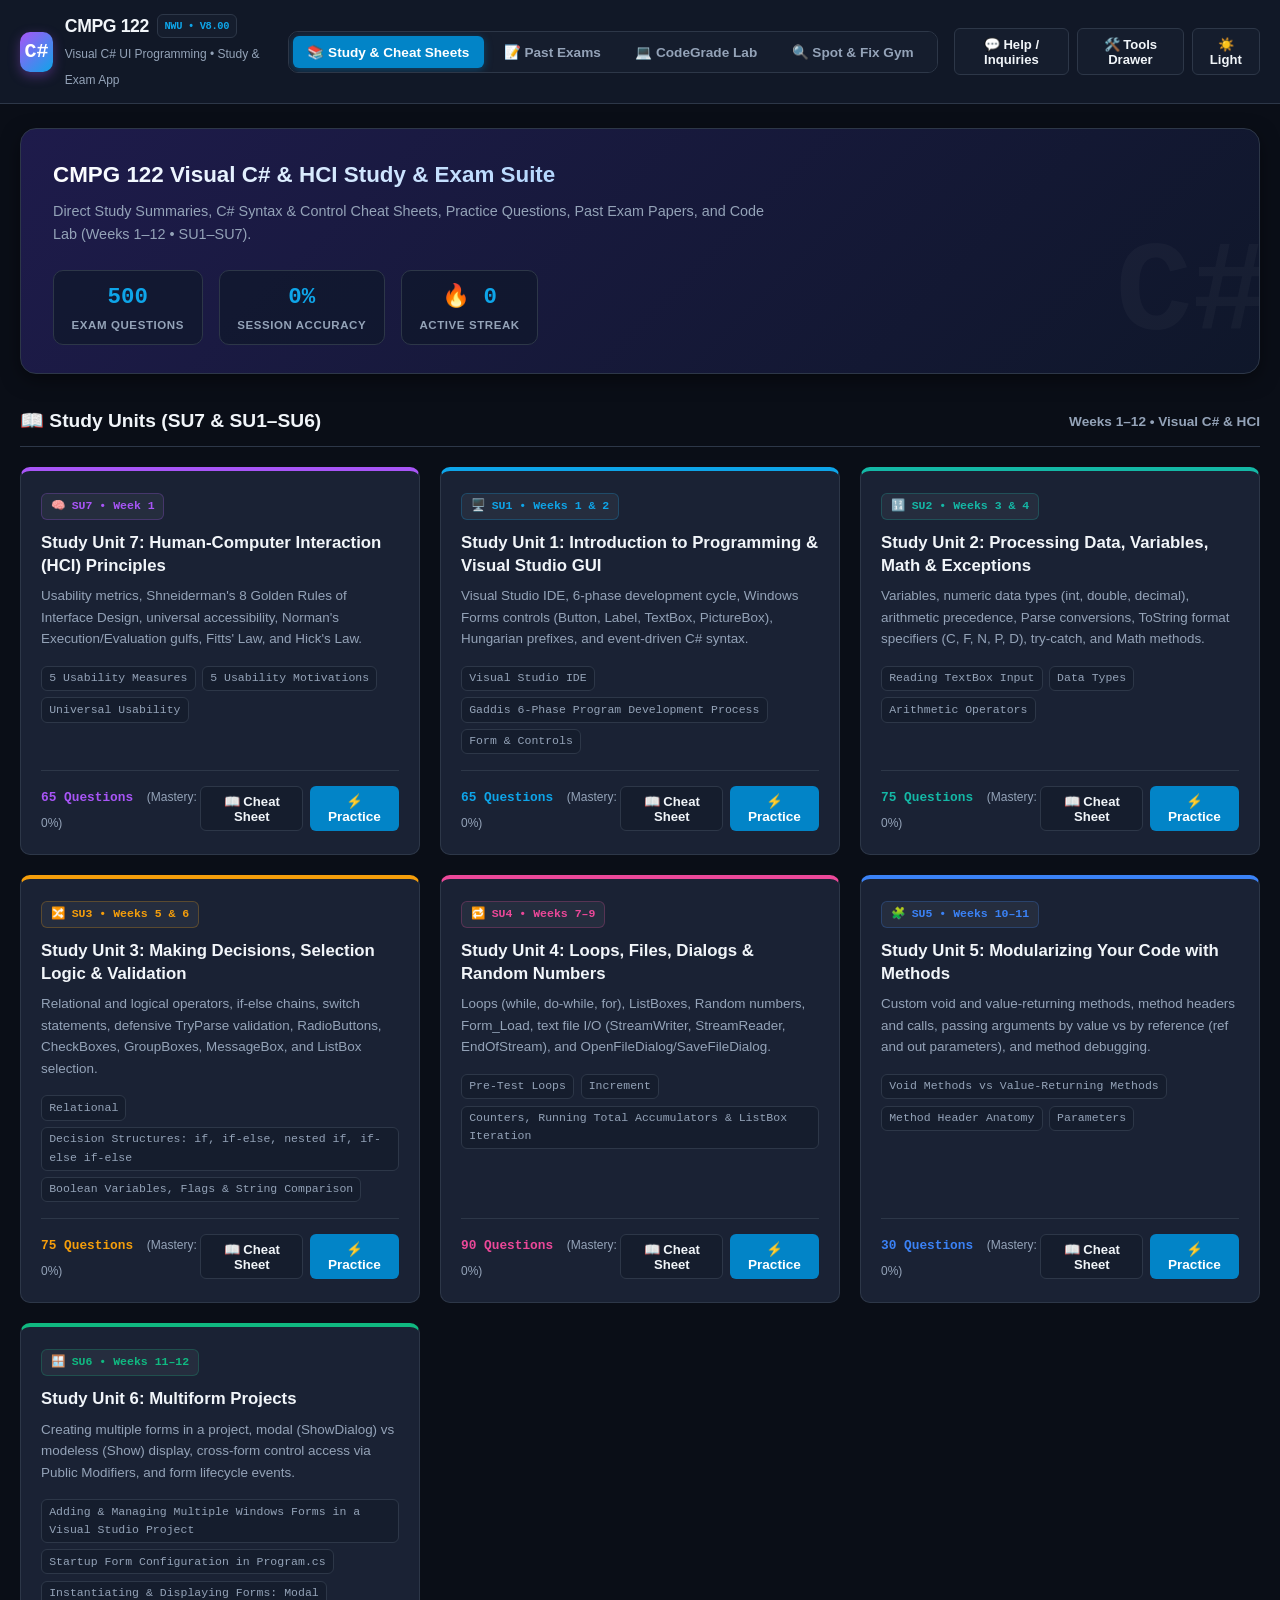
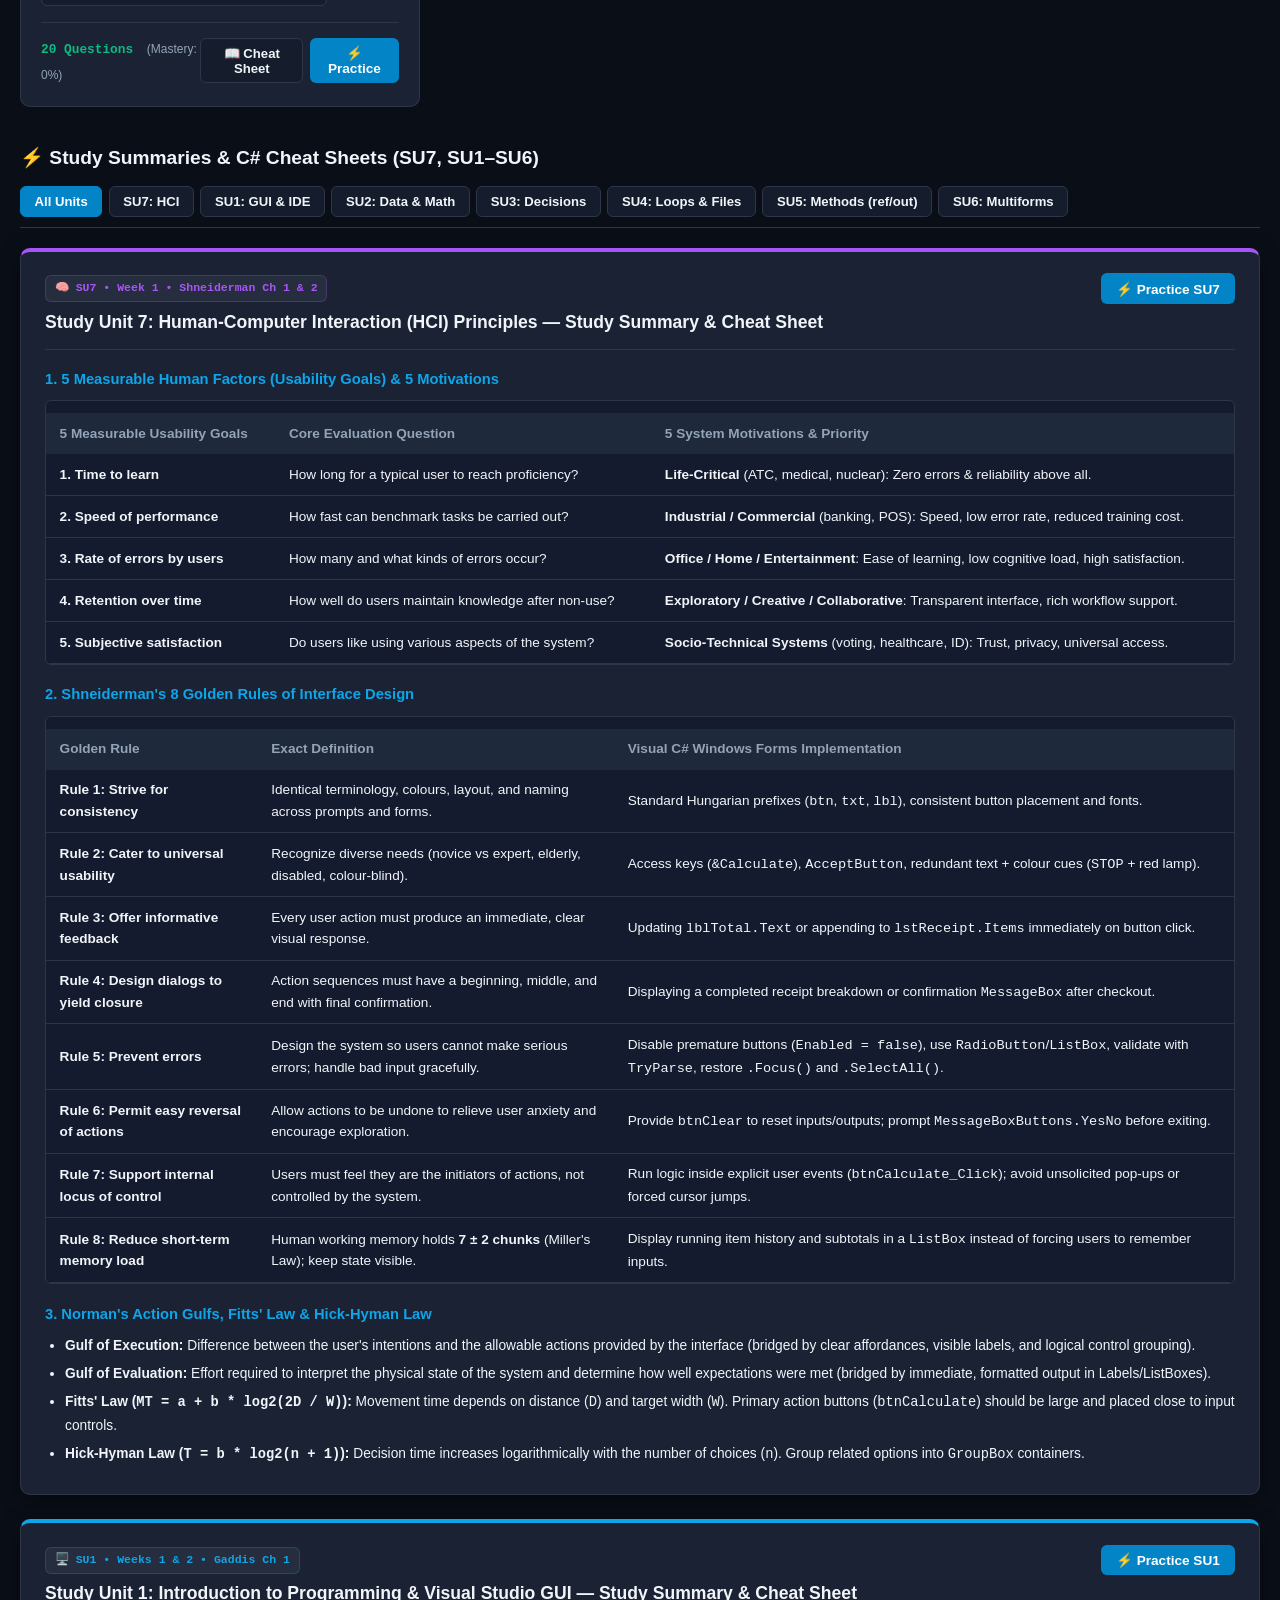
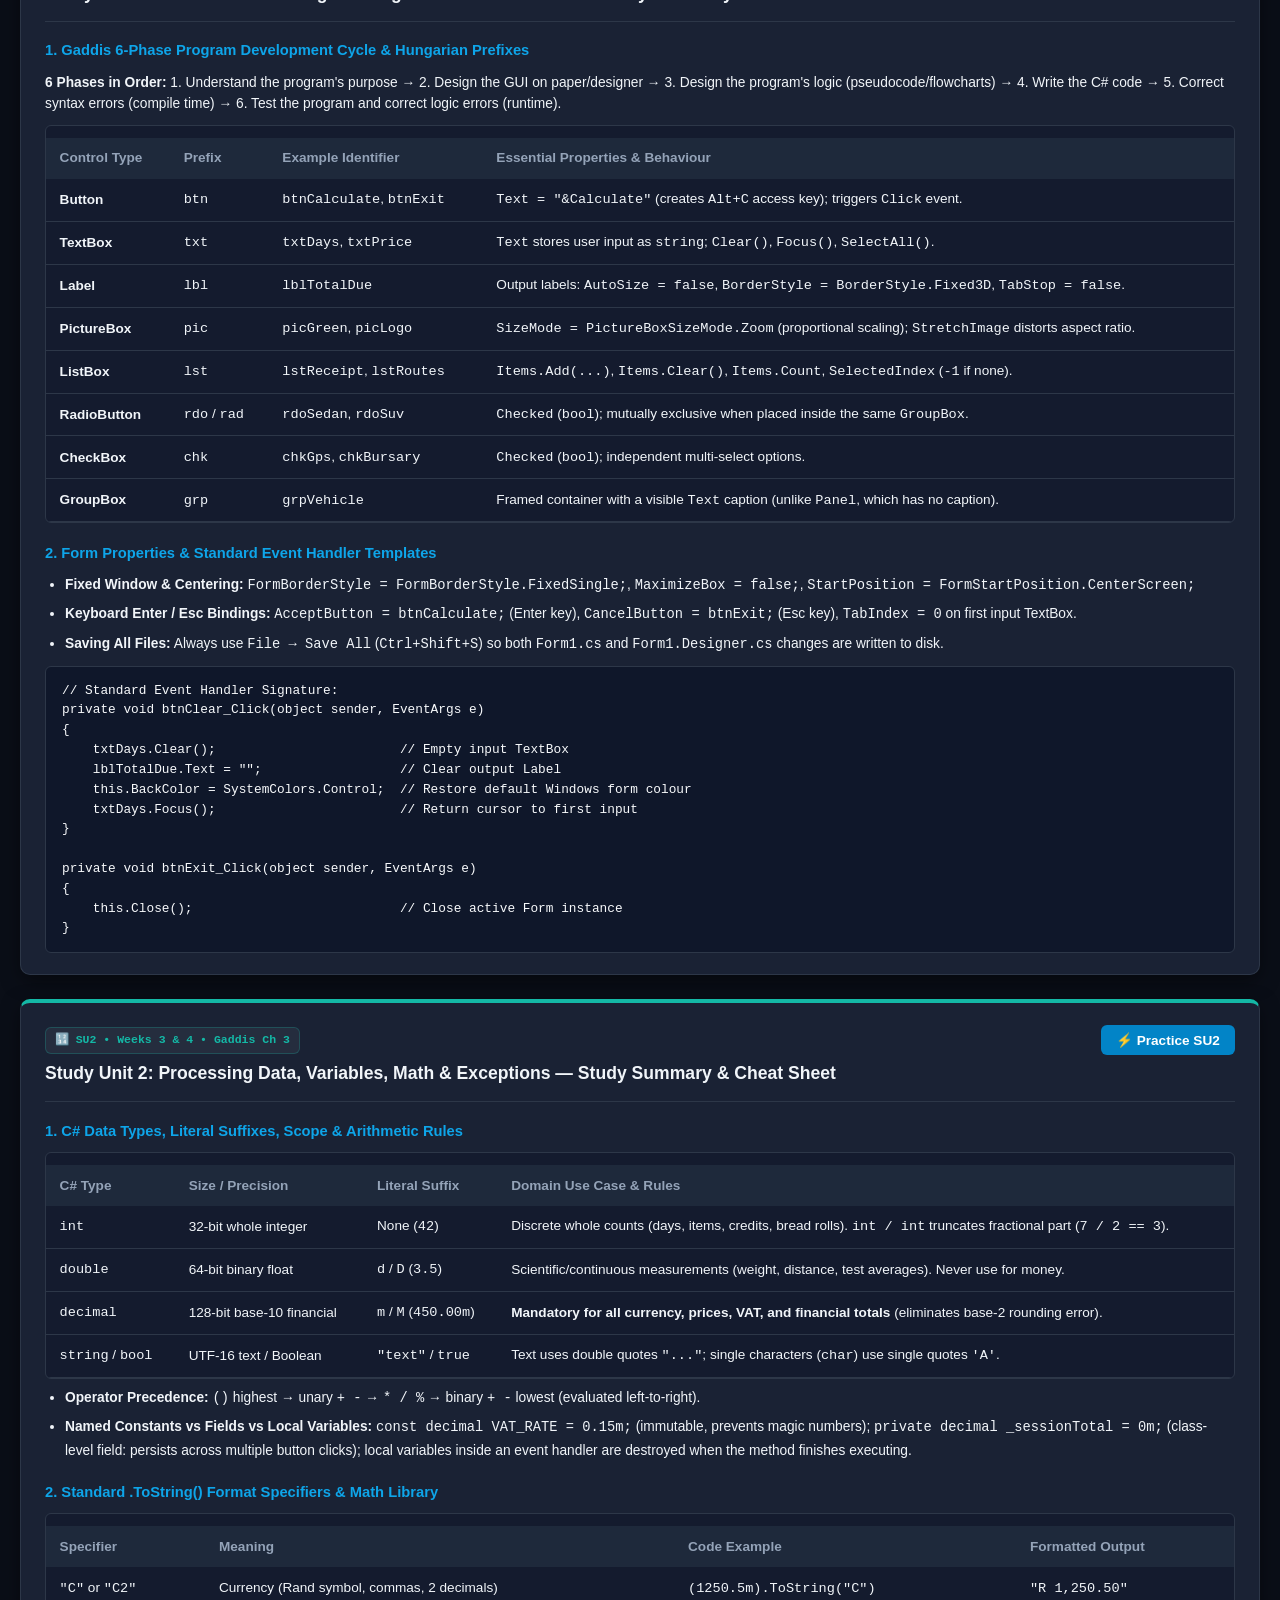
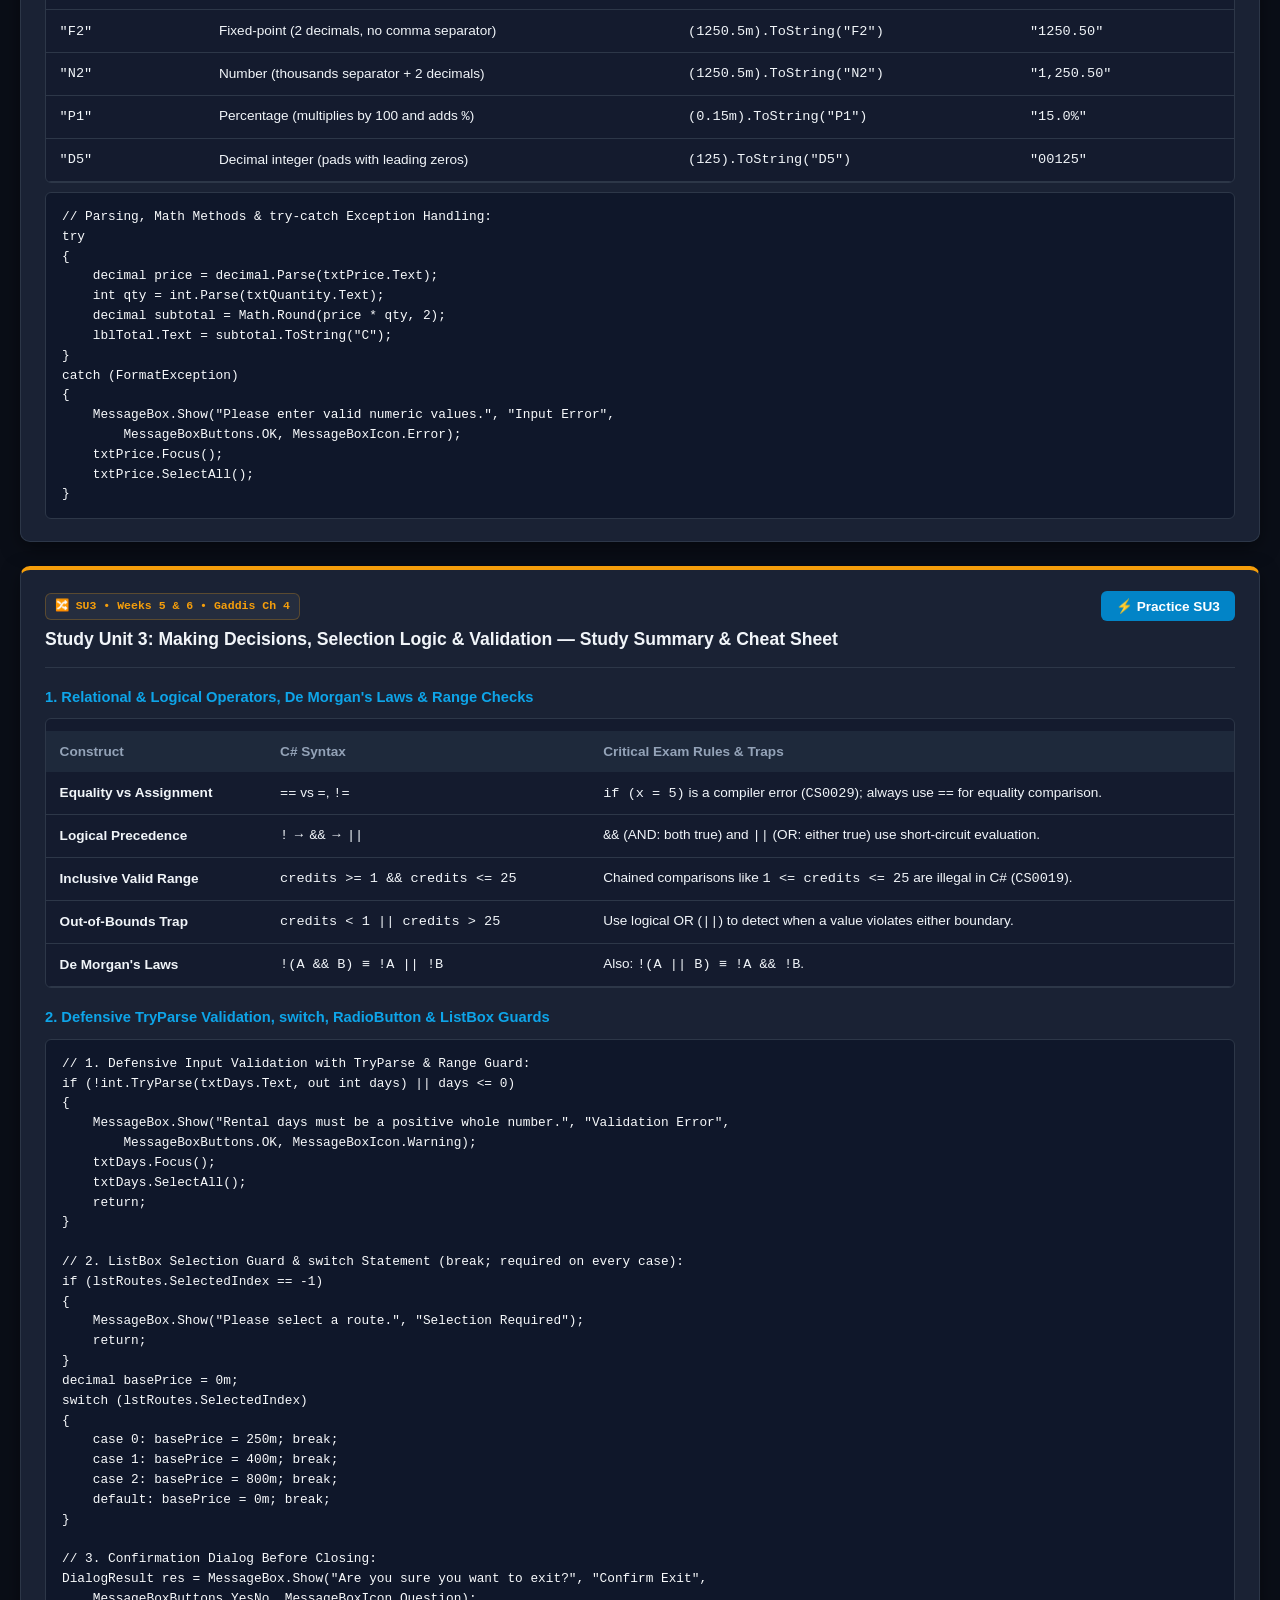
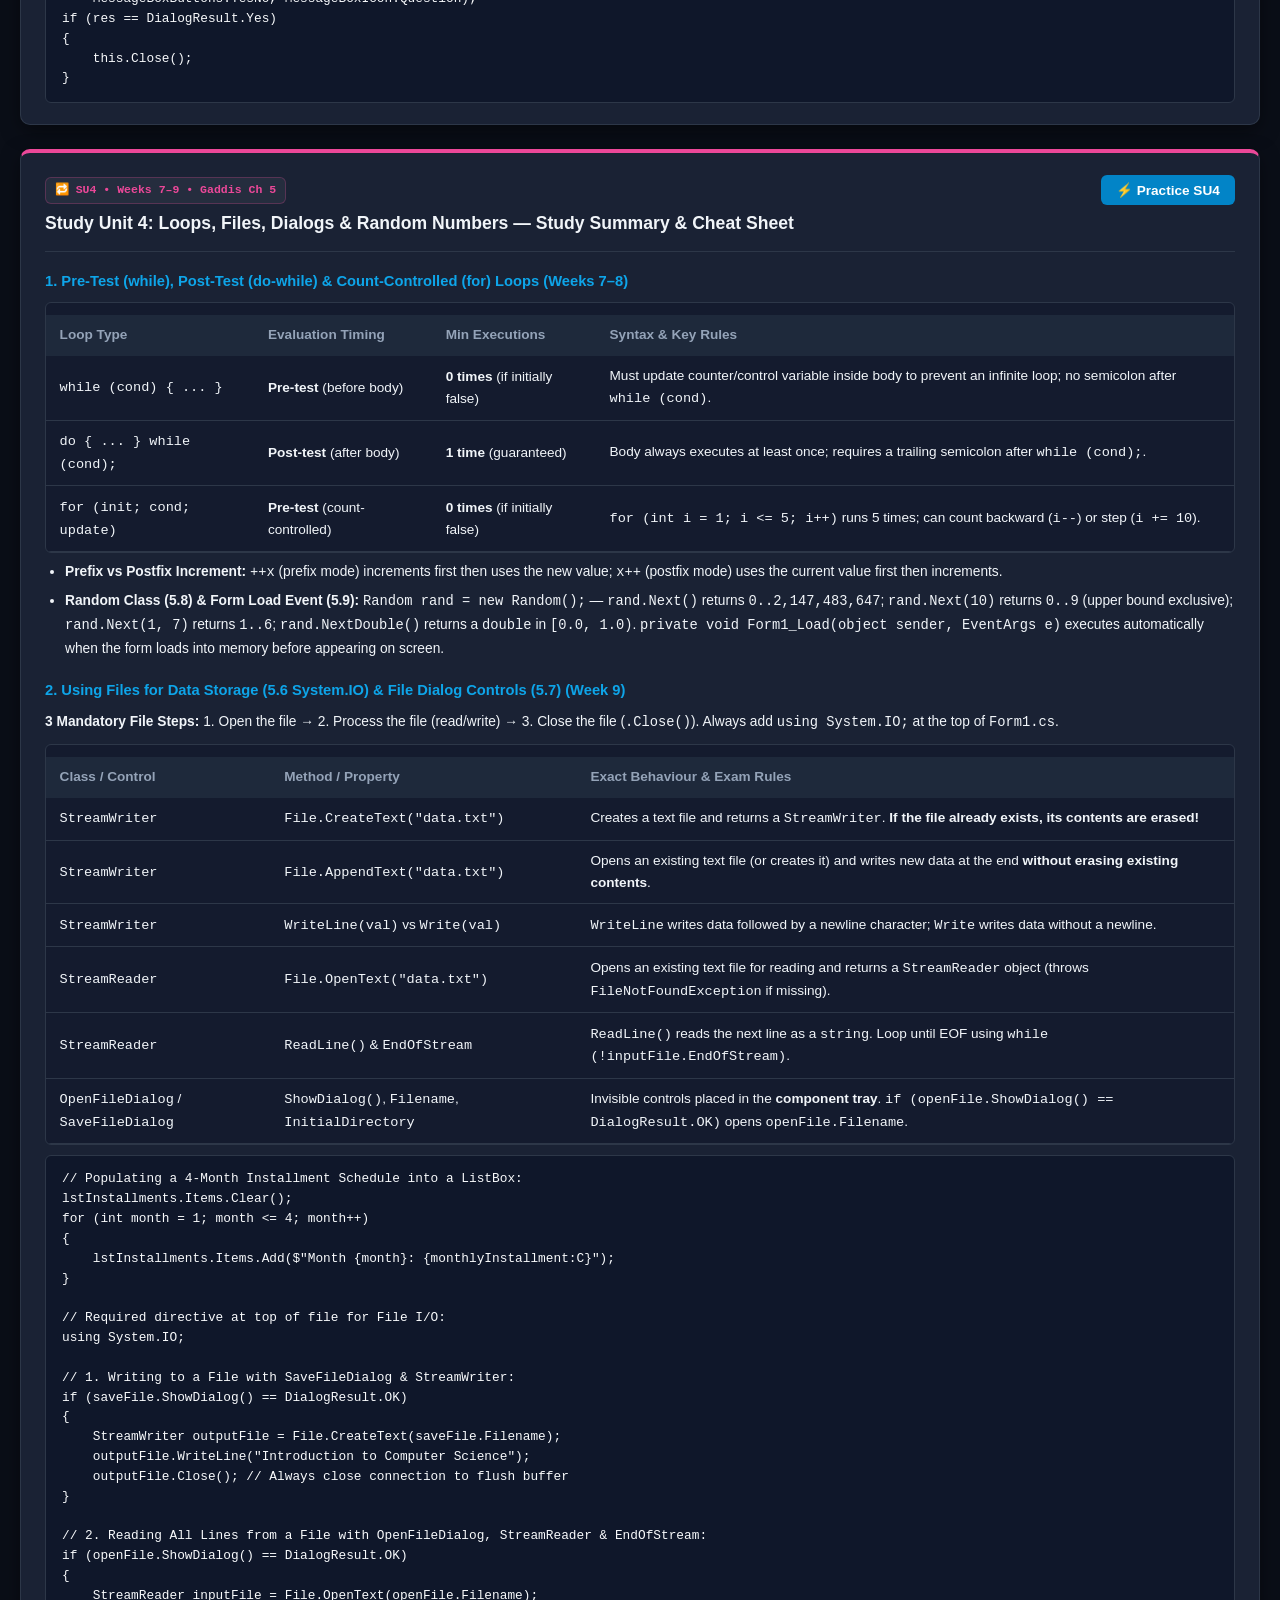
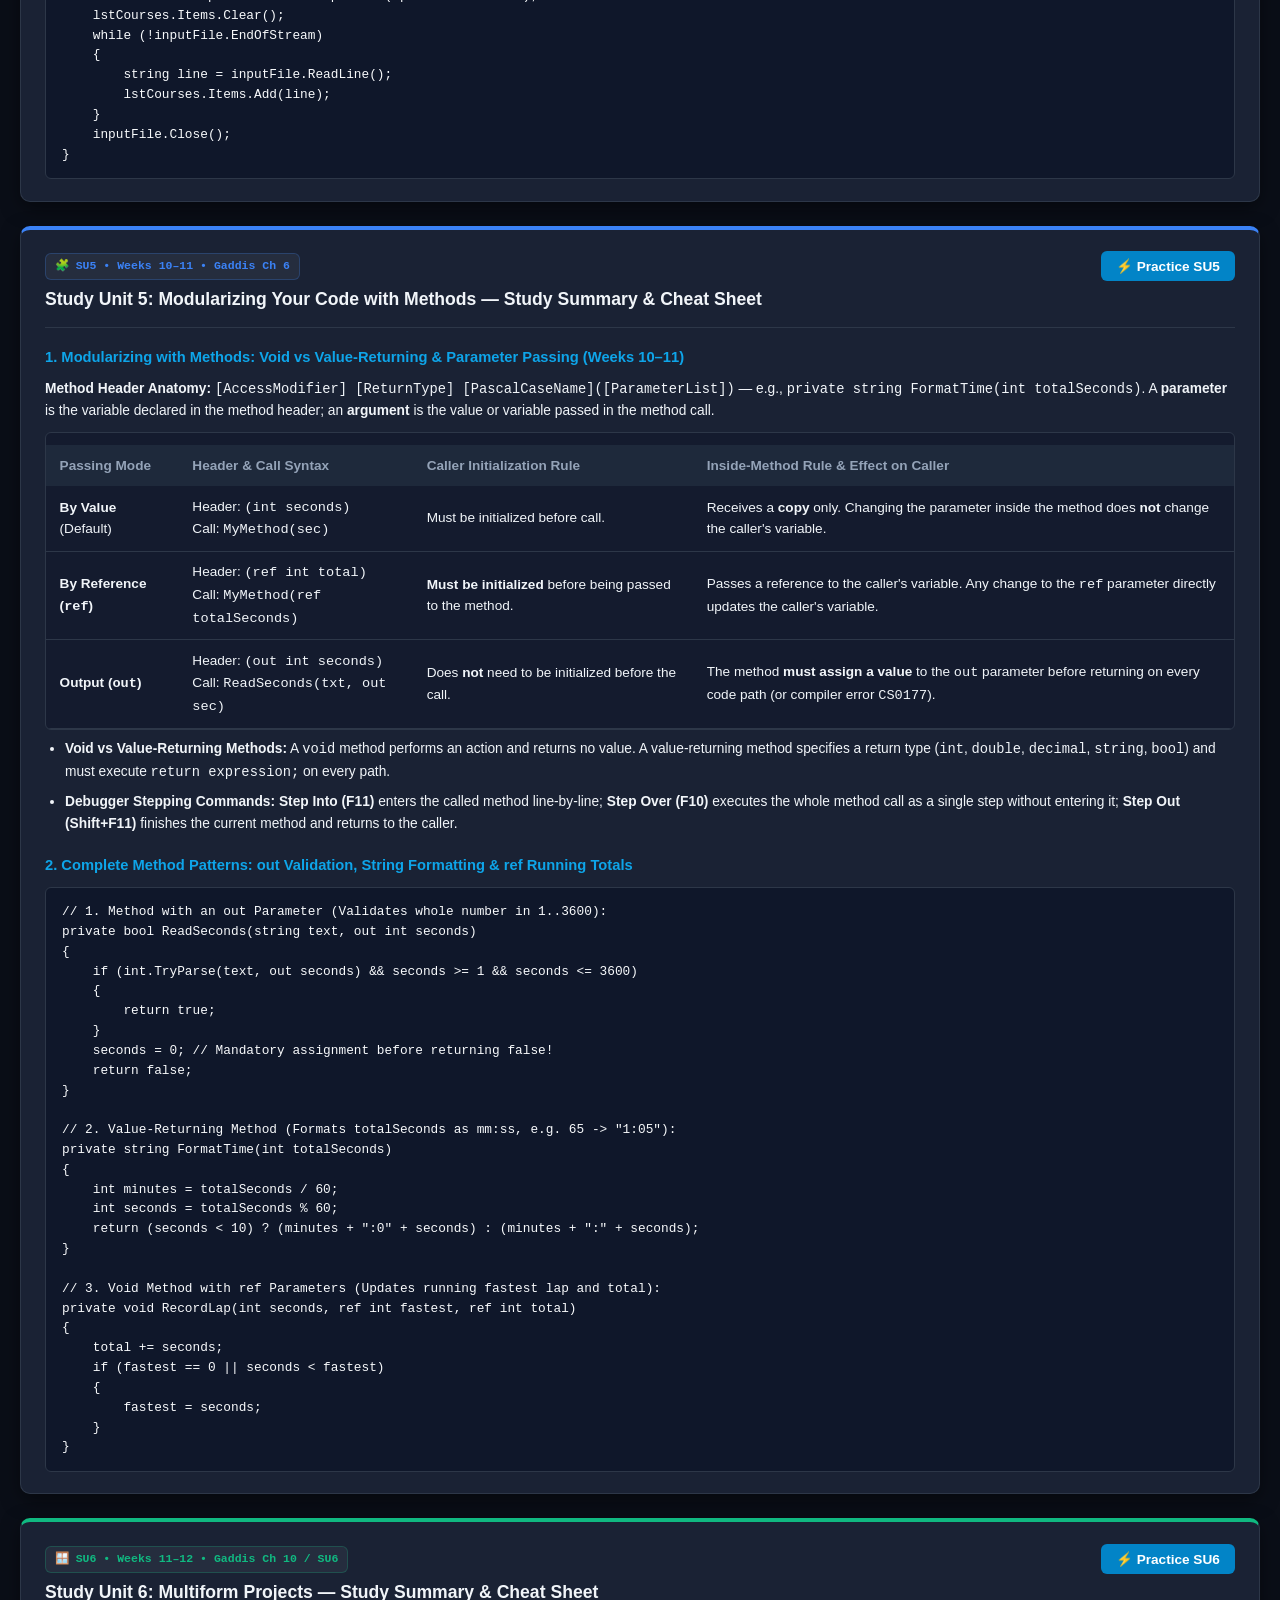
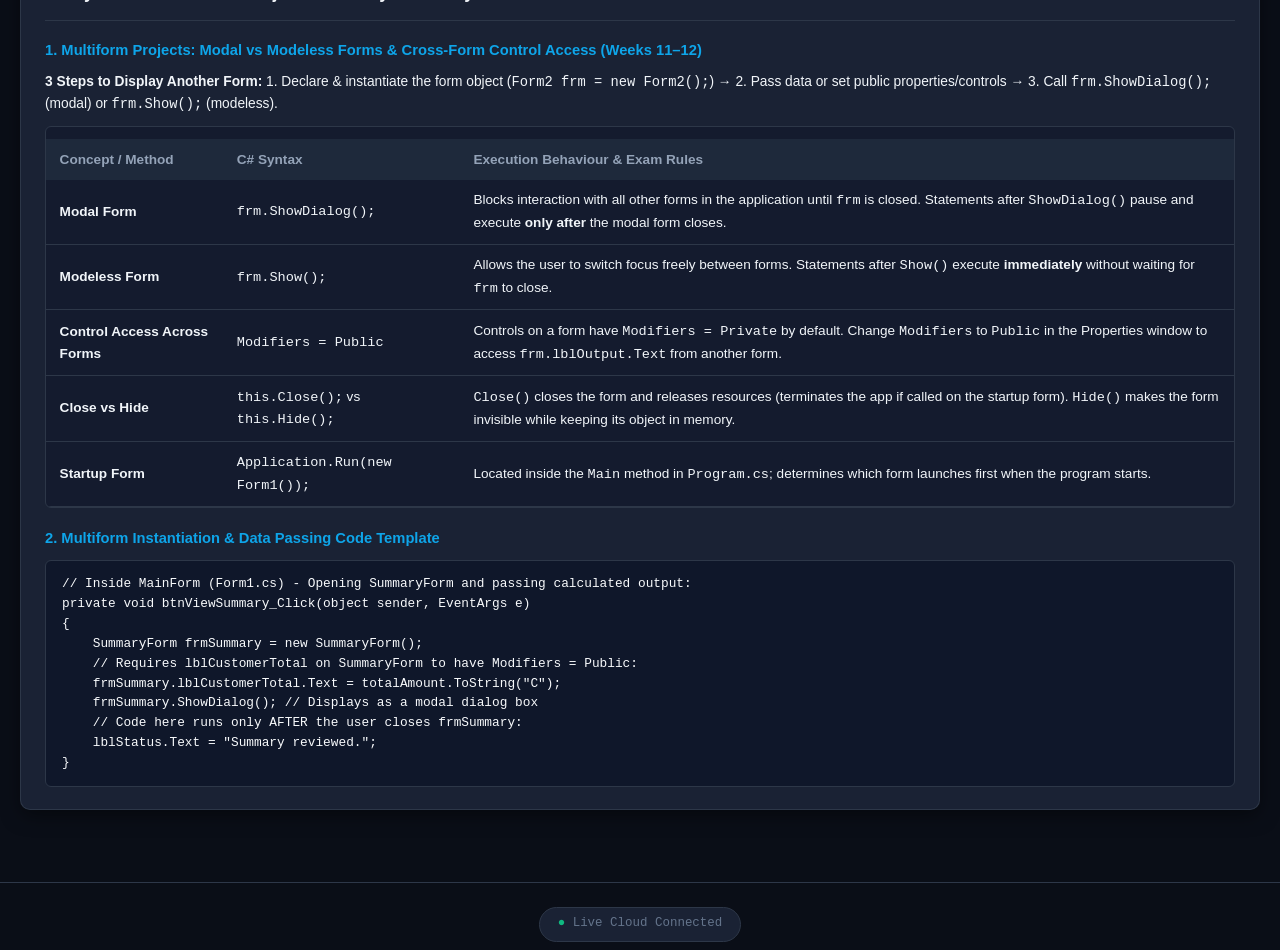
==== index.html @ 71ec1261 "feat(curriculum): expand Exam & Study App to full 12-week scope (SU1-SU7, 500 questions, Files/Metho" ====
<!DOCTYPE html>
<html lang="en" data-theme="dark">
<head>
  <meta charset="UTF-8">
  <meta name="viewport" content="width=device-width, initial-scale=1.0, maximum-scale=1.0, user-scalable=no">
  <title>CMPG 122 • User Interface Programming in Visual C# | NWU</title>
  <link rel="stylesheet" href="css/style.css">
</head>
<body>

  <!-- App Header -->
  <header class="app-header">
    <div class="nav-container">
      <div class="brand-group" id="brandHome" onclick="CMPG122_APP && window.location.reload();">
        <div class="brand-logo">C#</div>
        <div class="brand-info">
          <h1>CMPG 122 <span class="brand-badge">NWU • V8.00</span></h1>
          <span style="font-size:0.75rem; color:var(--text-muted); font-weight:500;">Visual C# UI Programming • Study &amp; Exam App</span>
        </div>
      </div>

      <nav class="nav-tabs">
        <button class="tab-btn active" data-tab="units">📚 Study &amp; Cheat Sheets</button>
        <button class="tab-btn" data-tab="exams">📝 Past Exams</button>
        <button class="tab-btn" data-tab="codegrade">💻 CodeGrade Lab</button>
        <button class="tab-btn" data-tab="spoterror">🔍 Spot &amp; Fix Gym</button>
        <button class="tab-btn" data-tab="custom">⚙️ Custom Quiz</button>
      </nav>

      <div class="header-actions">
        <button class="action-btn" id="btnOpenWhatsApp" onclick="openWhatsAppModal()">💬 Help / Inquiries</button>
        <button class="action-btn" id="btnOpenTools">🛠️ Tools Drawer</button>
        <button class="action-btn" id="themeToggle">☀️ Light</button>
      </div>
    </div>
  </header>

  <!-- Main Content Area -->
  <main class="main-wrapper">

    <!-- View 1: Study Units Hub -->
    <section id="viewUnits" class="view-panel">
      <!-- Hero Banner -->
      <div class="hero-banner">
        <div class="hero-text">
          <h2>CMPG 122 Visual C# &amp; HCI Study &amp; Exam Suite</h2>
          <p>
            Direct Study Summaries, C# Syntax &amp; Control Cheat Sheets, Practice Questions, Past Exam Papers, and Code Lab (Weeks 1–12 • SU1–SU7).
          </p>
        </div>
        <div class="hero-stats">
          <div class="stat-pill">
            <div class="stat-num" id="statTotalQs">500</div>
            <div class="stat-label">Exam Questions</div>
          </div>
          <div class="stat-pill">
            <div class="stat-num" id="statMastery">0%</div>
            <div class="stat-label">Session Accuracy</div>
          </div>
          <div class="stat-pill">
            <div class="stat-num" id="statStreak">🔥 0</div>
            <div class="stat-label">Active Streak</div>
          </div>
        </div>
      </div>

      <!-- Units Grid -->
      <div class="section-header">
        <h3 class="section-title">📖 Study Units (SU7 &amp; SU1–SU6)</h3>
        <span style="font-size:0.85rem; color:var(--text-muted); font-weight:600;">Weeks 1–12 • Visual C# &amp; HCI</span>
      </div>
      <div class="units-grid" id="unitsGrid">
        <!-- Rendered dynamically by app.js -->
      </div>

      <!-- Direct Study Summaries & C# Cheat Sheets -->
      <div class="section-header" style="margin-top:2.25rem; flex-wrap:wrap; gap:0.75rem;">
        <h3 class="section-title">⚡ Study Summaries &amp; C# Cheat Sheets (SU7, SU1–SU6)</h3>
        <div class="cs-filter-bar" id="cheatSheetFilters">
          <button type="button" class="action-btn cs-filter-btn active" data-cs-unit="ALL" onclick="CMPG122_APP.filterCheatSheets('ALL')">All Units</button>
          <button type="button" class="action-btn cs-filter-btn" data-cs-unit="SU7" onclick="CMPG122_APP.filterCheatSheets('SU7')">SU7: HCI</button>
          <button type="button" class="action-btn cs-filter-btn" data-cs-unit="SU1" onclick="CMPG122_APP.filterCheatSheets('SU1')">SU1: GUI &amp; IDE</button>
          <button type="button" class="action-btn cs-filter-btn" data-cs-unit="SU2" onclick="CMPG122_APP.filterCheatSheets('SU2')">SU2: Data &amp; Math</button>
          <button type="button" class="action-btn cs-filter-btn" data-cs-unit="SU3" onclick="CMPG122_APP.filterCheatSheets('SU3')">SU3: Decisions</button>
          <button type="button" class="action-btn cs-filter-btn" data-cs-unit="SU4" onclick="CMPG122_APP.filterCheatSheets('SU4')">SU4: Loops &amp; Files</button>
          <button type="button" class="action-btn cs-filter-btn" data-cs-unit="SU5" onclick="CMPG122_APP.filterCheatSheets('SU5')">SU5: Methods (ref/out)</button>
          <button type="button" class="action-btn cs-filter-btn" data-cs-unit="SU6" onclick="CMPG122_APP.filterCheatSheets('SU6')">SU6: Multiforms</button>
        </div>
      </div>
      <div id="cheatSheetsGrid" class="cheatsheets-grid">
        <!-- Rendered dynamically by app.js -->
      </div>
    </section>

    <!-- View 2: Official Past Exams Hub -->
    <section id="viewExams" class="view-panel" style="display:none;">
      <div class="section-header">
        <h3 class="section-title">📝 Official Past Exam Papers</h3>
        <span style="font-size:0.85rem; color:var(--text-muted); font-weight:600;">NWU Past Papers (2021–2024)</span>
      </div>
      <p style="color:var(--text-muted); font-size:0.9rem; margin-bottom:1.5rem;">
        Full exam papers with rates tables, Hungarian control matrices, timed/untimed modes, and complete memorandum solutions.
      </p>
      <div class="units-grid" id="examsList">
        <!-- Rendered dynamically by app.js -->
      </div>
    </section>

    <!-- View 3: C# CodeGrade Lab & Diagnostics Engine -->
    <section id="viewCodeGrade" class="view-panel" style="display:none;">
      <div class="section-header">
        <h3 class="section-title">💻 C# CodeGrade Lab</h3>
        <span class="badge" style="background:var(--success-bg); color:var(--success-text); border:1px solid var(--success-border); padding:0.25rem 0.6rem; border-radius:var(--radius-sm); font-size:0.75rem; font-family:var(--font-mono); font-weight:700;">Roslyn Diagnostics &amp; Test Sandbox</span>
      </div>
      <p style="color:var(--text-muted); font-size:0.9rem; margin-bottom:1.25rem;">
        Write C# event handlers with instant compiler diagnostics, automated test cases, and rubric grading.
      </p>

      <div style="display:flex; gap:1rem; margin-bottom:1.25rem; align-items:center; flex-wrap:wrap;">
        <label style="font-weight:700; font-size:0.9rem;">Select Scenario:</label>
        <select id="codeScenarioSelect" class="cloze-input" style="min-width:320px; font-weight:600;">
          <option value="scenario_racing_light">Practical 1: Racing Light Trainer (SU1)</option>
          <option value="scenario_braai_master">Practical 2: Braai Master 3000 (SU1–SU2)</option>
          <option value="scenario_speedtrap">Practical 4: SpeedTrap Potchefstroom R30 (SU1–SU3)</option>
          <option value="scenario_vaal_cruise">Practical 5: Vaal River Cruises Booking (SU1–SU4)</option>
          <option value="scenario_wages">Scenario 5: Gross Wage & Overtime Calculator (SU1–SU3)</option>
          <option value="scenario_grades">Scenario 6: Student Mark & Grade Classifier (SU1–SU3)</option>
          <option value="scenario_investment">Scenario 7: Compound Investment Growth Loop (SU1–SU4)</option>
          <option value="scenario_pos">Scenario 8: Retail POS Shopping Cart (SU1–SU3)</option>
          <option value="scenario_temperature">Scenario 9: Temperature Converter with RadioButtons (SU1–SU3)</option>
          <option value="scenario_accumulator">Scenario 10: Number Accumulator & Average Score Loop (SU1–SU4)</option>
          <option value="scenario_car_rental">Scenario 11: Car Rental Mileage Surcharge Terminal (NWU 2024 Exam)</option>
          <option value="scenario_tuition">Scenario 12: Tuition Fee & Bursary Assessment (NWU 2023 Exam)</option>
        </select>
        <button class="action-btn" id="btnShowSolution">💡 Model Solution</button>
      </div>

      <div class="q-card" style="margin-bottom:1.25rem; border-left:4px solid var(--accent-blue);">
        <h4 id="scenarioTitle" style="font-size:1.1rem; font-weight:800; margin-bottom:0.5rem;">Gross Wage & Overtime Calculator</h4>
        <p id="scenarioDesc" style="color:var(--text-muted); font-size:0.88rem; line-height:1.6; margin-bottom:0.75rem;">
          Calculate gross wage with overtime paid at 1.5 times the hourly rate...
        </p>
        <div style="display:flex; align-items:center; gap:0.5rem; flex-wrap:wrap;">
          <span style="font-size:0.75rem; font-weight:700; color:var(--text-muted);">Controls in Scope:</span>
          <div id="scenarioControlsList" style="display:flex; gap:0.4rem; flex-wrap:wrap;"></div>
        </div>
      </div>

      <!-- Editor Card -->
      <div class="editor-card">
        <div class="editor-header">
          <span style="font-weight:700; font-size:0.85rem; color:var(--text-muted);">C# Event Handler Editor:</span>
          <div class="editor-tools">
            <span class="tool-chip" data-snippet="tryparse">+ TryParse</span>
            <span class="tool-chip" data-snippet="trycatch">+ try-catch</span>
            <span class="tool-chip" data-snippet="ifelse">+ if-else</span>
            <span class="tool-chip" data-snippet="while">+ while loop</span>
            <span class="tool-chip" data-snippet="for">+ for loop</span>
            <span class="tool-chip" data-snippet="msgbox">+ MessageBox</span>
            <span class="tool-chip" data-snippet="tostring">+ ToString("C")</span>
          </div>
        </div>

        <div class="code-wrapper">
          <div id="cgMethodHeader" class="method-sig-bar">
            private void btnCalculate_Click(object sender, EventArgs e)
            {
          </div>
          <textarea id="studentCodeInput" class="code-textarea" spellcheck="false" placeholder="// Write your C# statements here..."></textarea>
          <div id="cgMethodFooter" class="method-sig-bar" style="border-top:1px solid #1e293b; border-bottom:none;">
            }
          </div>
        </div>

        <div style="padding:0.85rem 1.25rem; background:#131b2e; display:flex; gap:0.75rem; align-items:center; border-top:1px solid var(--border-subtle);">
          <button class="btn-practice" id="btnRunCodeGrade" style="padding:0.6rem 1.5rem;">
            ⚡ Run CodeGrade Evaluation
          </button>
          <button class="action-btn" id="btnClearCode">
            🔄 Clear Code
          </button>
        </div>
      </div>

      <!-- Real-Time Roslyn Diagnostics Panel -->
      <div id="diagnosticsPanel" class="diagnostics-panel" style="display:none;">
        <div class="diagnostics-header">
          <span>🔍 Compiler Diagnostics & Code Analysis</span>
        </div>
        <div id="diagList"></div>
      </div>

      <!-- Test Cases & Rubric Results -->
      <div style="display:grid; grid-template-columns: 1.2fr 1fr; gap:1.25rem; margin-top:1.5rem;">
        <div class="q-card" style="margin-bottom:0;">
          <h4 style="font-size:1rem; font-weight:800; margin-bottom:0.75rem;">🧪 Automated Virtual Test Cases</h4>
          <div style="overflow-x:auto;">
            <table class="test-table" id="testResultsTable">
              <tbody><tr><td style="color:var(--text-muted);">Click 'Run CodeGrade Evaluation' to execute test cases.</td></tr></tbody>
            </table>
          </div>
        </div>

        <div class="q-card" style="margin-bottom:0;">
          <div style="display:flex; justify-content:space-between; align-items:center; margin-bottom:0.75rem;">
            <h4 style="font-size:1rem; font-weight:800;">📋 CodeGrade Rubric Assessment</h4>
            <span id="rubricBadge" class="q-marks-tag">Not Graded</span>
          </div>
          <div id="rubricList">
            <p style="color:var(--text-muted); font-size:0.85rem;">Run evaluation to generate rubric scores.</p>
          </div>
        </div>
      </div>
    </section>

    <!-- View 4: Spot & Fix Code Audit Studio & Debugging Gym -->
    <section id="viewSpotError" class="view-panel" style="display:none;">
      <div class="section-header" style="align-items:flex-start; margin-bottom:1.25rem;">
        <div>
          <h3 class="section-title">🔍 Spot &amp; Fix the Bugs Gym</h3>
          <span style="font-size:0.85rem; color:var(--text-muted); font-weight:600;">SU1–SU7 • C# Syntax, Runtime &amp; Logic Debugging</span>
        </div>
        <div class="audit-mode-selector">
          <button class="audit-mode-btn active" id="btnAuditModeStudio" data-mode="studio">⚡ Code Audit Studio</button>
          <button class="audit-mode-btn" id="btnAuditModeMcq" data-mode="mcq">📝 Rapid Exam MCQs (20 Bugs)</button>
        </div>
      </div>

      <!-- Mode 1: Interactive Code Audit Studio -->
      <div id="auditStudioContainer">
        <!-- Scenario Selector & Info Header -->
        <div class="audit-scenario-card">
          <div class="audit-scenario-header">
            <div style="display:flex; align-items:center; gap:0.75rem; flex-wrap:wrap;">
              <label style="font-weight:700; font-size:0.9rem; color:var(--text-muted);">Select Exam Scenario:</label>
              <select id="auditScenarioSelect" class="audit-select">
                <option value="audit_wages">Scenario 1: Gross Wage & Overtime Payroll Auditor (SU1–SU3)</option>
                <option value="audit_grades">Scenario 2: Student Academic Grade Classifier & Results Terminal (SU1–SU3)</option>
                <option value="audit_pos">Scenario 3: Retail POS Shopping Cart & Inventory Register (SU1–SU4)</option>
                <option value="audit_investment">Scenario 4: Compound Investment Growth Loop & Table Generator (SU1–SU4)</option>
                <option value="audit_mileage">Scenario 5: Fleet Mileage Array Surcharge & ListBox Auditor (SU1–SU5)</option>
                <option value="audit_bursary">Scenario 6: Tuition Bursary & Surcharge Terminal (NWU Official Exam)</option>
              </select>
            </div>
            <div class="audit-badge-group">
              <span id="auditUnitBadge" class="audit-badge audit-badge-unit">SU1–SU3 (Weeks 1–3)</span>
              <span id="auditBugCountBadge" class="audit-badge audit-badge-bugs">4 Planted Defects</span>
              <span id="auditMarksBadge" class="audit-badge audit-badge-marks">20 Total Marks</span>
              <div id="auditCategoryBadges" style="display:flex; gap:0.4rem; flex-wrap:wrap;"></div>
            </div>
          </div>
          <h4 id="auditScenarioTitle" style="font-size:1.05rem; font-weight:800; margin-bottom:0.4rem; color:var(--text-main);">Scenario 1: Gross Wage & Overtime Payroll Auditor</h4>
          <p id="auditScenarioDesc" style="color:var(--text-muted); font-size:0.88rem; line-height:1.6; margin:0;">
            Audit an event handler that calculates employee gross wages. The handler reads hours and rate, validates numeric entry using TryParse, calculates standard vs overtime pay (hours > 40 paid at 1.5x), and formats gross pay into a Label as Currency.
          </p>
        </div>

        <!-- Split-Pane Workspace: Buggy Code Editor (Left) vs Live Diagnostic Terminal & Marking Feedback (Right) -->
        <div class="audit-workspace">
          <!-- Left Pane: VS Code Editor -->
          <div class="audit-editor-box">
            <div class="audit-editor-topbar">
              <div class="audit-editor-filetab">
                <span>📄</span>
                <span id="auditFileName">WagePayrollAuditor.cs</span>
                <span style="font-size:0.7rem; color:var(--accent-teal); margin-left:0.25rem;">[C#]</span>
              </div>
              <div class="audit-editor-chips">
                <span class="audit-chip" data-snippet="tryparse">+ TryParse</span>
                <span class="audit-chip" data-snippet="msgbox">+ MessageBox</span>
                <span class="audit-chip" data-snippet="equals">+ ==</span>
                <span class="audit-chip" data-snippet="tostring">+ ToString("C")</span>
                <span class="audit-chip" data-snippet="itemsadd">+ Items.Add</span>
                <span class="audit-chip" data-snippet="break">+ break;</span>
                <span class="audit-chip" data-snippet="interpolate">+ $""</span>
              </div>
            </div>

            <div class="audit-editor-container">
              <div id="auditLineGutter" class="audit-gutter"></div>
              <textarea id="auditCodeInput" class="audit-textarea" spellcheck="false" wrap="off" placeholder="// Loading scenario code..."></textarea>
            </div>

            <div class="audit-editor-footer">
              <div style="display:flex; gap:0.6rem; align-items:center; flex-wrap:wrap;">
                <button id="btnRunAudit" class="audit-btn-primary">⚡ Run Code Audit & Grade</button>
                <button id="btnResetAudit" class="audit-btn-secondary">🔄 Reset Buggy Code</button>
                <button id="btnToggleSolutionAudit" class="audit-btn-secondary">💡 View Canonical Solution</button>
              </div>
              <span id="auditLiveStatus" class="audit-badge audit-badge-unit">Ready for Audit</span>
            </div>
          </div>

          <!-- Right Pane: Live Diagnostic Terminal & Marking Feedback -->
          <div class="audit-terminal-box">
            <div class="audit-terminal-header">
              <div class="audit-window-dots">
                <span class="audit-window-dot dot-red"></span>
                <span class="audit-window-dot dot-yellow"></span>
                <span class="audit-window-dot dot-green"></span>
              </div>
              <span style="font-family:var(--font-mono); font-size:0.75rem; font-weight:700; color:var(--text-muted);">TERMINAL • C# CODE AUDIT ENGINE V7.00</span>
              <span style="font-size:0.72rem; color:var(--accent-teal); font-family:var(--font-mono);">ONLINE</span>
            </div>

            <!-- Score and Rubric Overview -->
            <div class="audit-score-summary">
              <div style="display:flex; align-items:center; gap:0.75rem;">
                <span id="auditScorePill" class="audit-score-pill">0%</span>
                <div>
                  <div style="font-size:0.72rem; color:var(--text-muted); font-weight:700; text-transform:uppercase;">Audit Assessment</div>
                  <div id="auditGradeBadge" style="font-size:0.95rem; font-weight:800; color:#ffb74d;">Unresolved Defects</div>
                </div>
              </div>
              <div class="audit-score-metrics">
                <span id="auditFixedPill" class="audit-metric-chip">0 / 4 Fixed</span>
                <span id="auditMarksPill" class="audit-metric-chip">0 / 20 Marks</span>
              </div>
            </div>

            <!-- Terminal Tabs -->
            <div class="audit-terminal-tabs">
              <button class="audit-term-tab active" id="auditTabStream" data-pane="stream">🖥️ Diagnostic Stream</button>
              <button class="audit-term-tab" id="auditTabDiff" data-pane="diff">🔍 Line Diff & Defect Inspector</button>
            </div>

            <!-- Terminal Content Panes -->
            <div class="audit-terminal-body">
              <!-- Pane 1: Log Stream -->
              <div id="auditTerminalStream">
                <div class="audit-log-line audit-log-info">
                  <span>[SYSTEM]</span>
                  <span>Interactive C# Code Audit initialized. Audit against authentic NWU exam defects.</span>
                </div>
              </div>

              <!-- Pane 2: Visual Line Diff Inspector -->
              <div id="auditDiffInspector" style="display:none;">
                <table class="audit-diff-table">
                  <thead>
                    <tr>
                      <th style="width:38px;">Line</th>
                      <th style="width:90px;">Status</th>
                      <th>Observed / Target Statement</th>
                    </tr>
                  </thead>
                  <tbody id="auditDiffTableBody">
                    <!-- Populated dynamically -->
                  </tbody>
                </table>
              </div>
            </div>
          </div>
        </div>
      </div>

      <!-- Mode 2: Rapid Exam Diagnostics (15 MCQs) -->
      <div id="auditMcqContainer" style="display:none;">
        <p style="color:var(--text-muted); font-size:0.9rem; margin-bottom:1.5rem;">
          Identify subtle syntax errors, runtime exception traps, and logic defects frequently tested in CMPG122 written and practical exams.
        </p>
        <div id="spotErrorList">
          <!-- Populated dynamically by app.js -->
        </div>
      </div>
    </section>

    <!-- View 5: Custom Practice Builder -->
    <section id="viewCustom" class="view-panel" style="display:none;">
      <div class="q-card" style="max-width:720px; margin:0 auto;">
        <h3 style="font-size:1.3rem; font-weight:800; margin-bottom:0.5rem;">⚙️ Multi-Unit Custom Practice Builder</h3>
        <p style="color:var(--text-muted); font-size:0.9rem; margin-bottom:1.5rem;">
          Select any combination of Study Units (SU7 HCI, SU1 Fundamentals, SU2 Data, SU3 Decisions, SU4 Loops &amp; Files, SU5 Methods, SU6 Multiforms) to build a custom quiz session.
        </p>
        <div style="display:flex; flex-direction:column; gap:0.6rem; margin-bottom:1.5rem;" id="customUnitChecks">
          <!-- Checkboxes injected dynamically -->
        </div>
        <div style="display:flex; align-items:center; gap:1rem; margin-bottom:1.5rem;">
          <label style="font-weight:700; font-size:0.9rem;">Target Question Count:</label>
          <input type="number" id="customQuestionCount" value="20" min="5" max="100" class="cloze-input" style="width:90px; padding:0.4rem 0.8rem;">
        </div>
        <button id="btnStartCustom" class="btn-practice" style="padding:0.75rem 1.5rem; font-size:0.95rem; width:100%;">
          ⚡ Launch Custom Practice Session
        </button>
      </div>
    </section>

    <!-- View 6: Interactive Quiz & Examination Engine -->
    <section id="viewQuiz" class="view-panel" style="display:none;">
      <div class="quiz-container">
        <!-- Top Toolbar with Mode Toggle and Controls -->
        <div class="quiz-top-bar">
          <button id="btnExitQuiz" class="action-btn" style="padding:0.35rem 0.65rem;">✕ Exit</button>

          <!-- Examination Layout View Toggle (Practice Only) -->
          <div class="view-mode-toggle" id="viewModeToggleGroup" style="display:none;">
            <button type="button" id="btnModeContinuous" class="view-mode-pill active" onclick="CMPG122_APP.setViewMode('continuous')">
              📄 Continuous Paper View
            </button>
            <button type="button" id="btnModeCard" class="view-mode-pill" onclick="CMPG122_APP.setViewMode('card')">
              🗂️ Single Question Card View
            </button>
          </div>

          <!-- Single Card Progress Bar (shown in Card view) -->
          <div class="quiz-progress-wrap" id="cardProgressWrap" style="display:none;">
            <div class="progress-bar-bg">
              <div id="quizProgressFill" class="progress-bar-fill"></div>
            </div>
          </div>
          <span id="quizCounter" style="display:none; font-family:var(--font-mono); font-size:0.85rem; font-weight:700; color:var(--text-muted);">Q 1 of 20</span>
          
          <!-- Exam Countdown Timer -->
          <div id="quizTimerBox" style="display:none; align-items:center; gap:0.4rem; background:var(--bg-subtle); border:1px solid var(--border-subtle); padding:0.25rem 0.6rem; border-radius:var(--radius-sm); font-family:var(--font-mono); font-weight:700; color:var(--accent-amber);">
            <span>⏱️</span>
            <span id="quizTimerDisplay">180:00</span>
          </div>

          <button id="btnBookmark" class="action-btn" style="padding:0.35rem 0.65rem;">☆ Bookmark</button>
        </div>

        <!-- Sticky Question Jump Palette Navigator for Continuous Exam Paper -->
        <div id="examNavigatorBar" class="exam-navigator-bar" style="display:none;">
          <div class="navigator-meta">
            <div class="navigator-title-row">
              <span class="navigator-badge">📋 QUESTION PALETTE</span>
              <span id="examNavigatorSummary" class="navigator-summary">0 / 16 Answered (0%)</span>
              <span id="navExamTimer" class="nav-timer-pill" style="display:none;">⏱️ 180:00</span>
            </div>
            <div class="navigator-actions">
              <button type="button" id="btnOpenScenarioDrawer" class="action-btn-sm btn-scenario-drawer" onclick="CMPG122_APP.openScenarioDrawer()">📖 Scenario & Rates Table</button>
              <button type="button" id="btnJumpUnanswered" class="action-btn-sm" onclick="CMPG122_APP.jumpToNextUnanswered()">⏭️ Next Unanswered</button>
              <button type="button" id="btnJumpSubmit" class="action-btn-sm" onclick="CMPG122_APP.jumpToSubmit()">📋 Jump to Submit</button>
              <button type="button" id="btnNavExitExam" class="action-btn-sm" onclick="CMPG122_APP.exitExamPaper()" style="color:var(--danger-text); border-color:var(--danger-border);" title="Exit Exam Paper">✕ Exit</button>
            </div>
          </div>
          <div id="examQuestionPalette" class="exam-question-palette">
            <!-- Dynamically populated question pills -->
          </div>
          <div class="palette-legend">
            <span class="legend-item"><span class="legend-dot dot-unanswered"></span> Unanswered</span>
            <span class="legend-item"><span class="legend-dot dot-answered"></span> Answered</span>
            <span class="legend-item"><span class="legend-dot dot-flagged"></span> Flagged</span>
            <span class="legend-item"><span class="legend-dot dot-current"></span> Current Position</span>
          </div>
        </div>

        <!-- Mode A: Continuous Single Exam Paper View -->
        <div id="continuousPaperArea" class="continuous-paper-area">
          <!-- Rendered dynamically by app.js: Cover, Questions 1..N, Submit Section -->
        </div>

        <!-- Mode B: Single Question Card View -->
        <div id="singleCardArea" class="single-card-area" style="display:none;">
          <div style="display:flex; justify-content:space-between; align-items:center; margin-bottom:1rem;">
            <h2 id="quizTitle" style="font-size:1.15rem; font-weight:800;">Unit Practice</h2>
            <button id="btnRetryWrong" class="action-btn" style="display:none; color:var(--danger-text); border-color:var(--danger-border);">
              🔄 Retry Incorrect Qs
            </button>
          </div>

          <!-- Question Render Area -->
          <div id="quizArea"></div>

          <!-- Navigation Controls -->
          <div style="display:flex; justify-content:space-between; align-items:center; margin-top:1.25rem;">
            <button id="btnPrevQ" class="action-btn" disabled>← Previous</button>
            <button id="btnNextQ" class="btn-practice" style="padding:0.6rem 1.5rem; font-size:0.9rem;">Next Question →</button>
          </div>
        </div>
      </div>
    </section>

  </main>

  <!-- Side Tools Drawer -->
  <div class="drawer-backdrop" id="drawerBackdrop"></div>
  <aside class="tools-drawer" id="toolsDrawer">
    <div class="drawer-header">
      <h3>🛠️ C# Development Side Tools</h3>
      <button class="close-btn" id="btnCloseTools">✕</button>
    </div>
    <div class="drawer-tabs">
      <button class="drawer-tab-btn active" data-pane="paneSandbox">Expression Sandbox</button>
      <button class="drawer-tab-btn" data-pane="paneTrace">Variable Trace Table</button>
      <button class="drawer-tab-btn" data-pane="paneNaming">Hungarian Prefixes</button>
      <button class="drawer-tab-btn" data-pane="paneScratch">Scratchpad</button>
    </div>
    <div class="drawer-content">

      <!-- Pane 1: C# Expression Sandbox -->
      <div id="paneSandbox" class="drawer-pane">
        <h4 style="font-size:0.9rem; font-weight:700; color:var(--accent-blue); margin-bottom:0.75rem;">
          ⚡ Quick C# Expression Evaluator
        </h4>
        <p style="font-size:0.8rem; color:var(--text-muted); margin-bottom:0.75rem;">
          Evaluate C# arithmetic, Math methods, and ToString specifiers instantly in the sandbox.
        </p>
        <textarea id="sandboxExpr" style="width:100%; height:80px; background:var(--bg-subtle); border:1px solid var(--border-subtle); border-radius:var(--radius-sm); color:var(--text-main); font-family:var(--font-mono); font-size:0.85rem; padding:0.6rem; margin-bottom:0.75rem;" placeholder="(45 - 40) * 100 * 1.5m"></textarea>
        <button id="btnRunSandbox" class="btn-practice" style="width:100%; padding:0.45rem; font-size:0.85rem; margin-bottom:0.75rem;">
          Run Expression
        </button>
        <div id="sandboxResult"></div>
      </div>

      <!-- Pane 2: Variable State Trace Table -->
      <div id="paneTrace" class="drawer-pane" style="display:none;">
        <h4 style="font-size:0.9rem; font-weight:700; color:var(--accent-purple); margin-bottom:0.75rem;">
          📊 Loop Variable State Trace Visualizer
        </h4>
        <p style="font-size:0.8rem; color:var(--text-muted); margin-bottom:0.75rem;">
          Step through loop counters, accumulators, and termination conditions.
        </p>
        <div style="background:#0f172a; padding:0.6rem; border-radius:var(--radius-sm); font-family:var(--font-mono); font-size:0.78rem; margin-bottom:0.75rem;">
          int count = 1;<br>
          decimal total = 0m;<br>
          while (count &lt;= 4) {<br>
          &nbsp;&nbsp;total += 100m;<br>
          &nbsp;&nbsp;count++;<br>
          }
        </div>
        <button id="btnGenerateTrace" class="btn-practice" style="width:100%; padding:0.45rem; font-size:0.85rem; margin-bottom:0.75rem;">
          Generate Trace Table
        </button>
        <div id="traceOutput"></div>
      </div>

      <!-- Pane 3: Hungarian Prefixes Cheatsheet -->
      <div id="paneNaming" class="drawer-pane" style="display:none;">
        <h4 style="font-size:0.9rem; font-weight:700; color:var(--accent-teal); margin-bottom:0.75rem;">
          📋 NWU CMPG122 Control Naming Standards
        </h4>
        <table class="test-table">
          <thead>
            <tr><th>Control</th><th>Prefix</th><th>Example Identifier</th></tr>
          </thead>
          <tbody>
            <tr><td>Button</td><td><code>btn</code></td><td><code>btnCalculate</code></td></tr>
            <tr><td>TextBox</td><td><code>txt</code></td><td><code>txtHours</code></td></tr>
            <tr><td>Label</td><td><code>lbl</code></td><td><code>lblGrossPay</code></td></tr>
            <tr><td>ListBox</td><td><code>lst</code></td><td><code>lstReceipt</code></td></tr>
            <tr><td>RadioButton</td><td><code>rdo</code> / <code>rad</code></td><td><code>rdoSedan</code></td></tr>
            <tr><td>CheckBox</td><td><code>chk</code></td><td><code>chkDiscount</code></td></tr>
            <tr><td>GroupBox</td><td><code>grp</code></td><td><code>grpVehicle</code></td></tr>
            <tr><td>PictureBox</td><td><code>pic</code></td><td><code>picLogo</code></td></tr>
            <tr><td>Timer</td><td><code>tmr</code></td><td><code>tmrClock</code></td></tr>
          </tbody>
        </table>
      </div>

      <!-- Pane 4: Scratchpad -->
      <div id="paneScratch" class="drawer-pane" style="display:none;">
        <h4 style="font-size:0.9rem; font-weight:700; color:var(--text-main); margin-bottom:0.5rem;">
          📝 Local Scratchpad & Working Notes
        </h4>
        <textarea id="scratchpadText" style="width:100%; height:320px; background:var(--bg-subtle); border:1px solid var(--border-subtle); border-radius:var(--radius-sm); color:var(--text-main); font-family:var(--font-mono); font-size:0.85rem; padding:0.75rem; outline:none; resize:none;" placeholder="Type code workings or notes here... (Auto-saved to local browser storage)"></textarea>
      </div>

    </div>
  </aside>

  <!-- Summary Modal Overlay -->
  <div class="modal-backdrop" id="summaryModal">
    <div class="modal-card">
      <div class="modal-header">
        <h3 id="summaryModalTitle" style="font-size:1.15rem; font-weight:800;">Unit Summary</h3>
        <button class="close-btn" id="btnCloseModal">✕</button>
      </div>
      <div class="modal-body" id="summaryModalBody"></div>
    </div>
  </div>

  <!-- WhatsApp Feedback & Escalation Modal -->
  <div class="modal-backdrop" id="whatsappModal" style="display:none;">
    <div class="modal-card" style="max-width:520px;">
      <div class="modal-header">
        <h3 style="font-size:1.15rem; font-weight:800; display:flex; align-items:center; gap:0.5rem;">
          <span>💬 Direct Creator Support & Inquiries</span>
        </h3>
        <button class="close-btn" onclick="closeWhatsAppModal()">✕</button>
      </div>
      <div class="modal-body" style="line-height:1.6;">
        <p style="margin-bottom:1rem; font-size:0.9rem;">
          Have an academic question, syntax query, or discovered an issue in an assessment simulation? Connect directly with the course platform creator on WhatsApp:
        </p>
        <div style="background:rgba(217,119,6,0.1); border:1px solid rgba(217,119,6,0.3); border-radius:var(--radius-md); padding:1rem; margin-bottom:1.25rem; font-size:0.85rem; color:var(--accent-amber);">
          <strong>📸 Important Note:</strong> Please take a screenshot of all issues and explain the problem clearly so I can assist and update the engine immediately.
        </div>
        <a href="https://wa.me/27660673757?text=Hi%20Andre%2C%20I%20have%20feedback%20%2F%20found%20an%20issue%20on%20Project%20Roslyn%20CMPG122%3A" target="_blank" class="btn-practice" style="display:block; text-align:center; text-decoration:none; padding:0.75rem 1.5rem; font-size:0.95rem; background:#25D366; color:#fff; font-weight:700; border-radius:var(--radius-sm);">
          Open WhatsApp Direct Chat (066 067 3757)
        </a>
      </div>
    </div>
  </div>

  <!-- Sticky Slide-Out Scenario & Rates Reference Drawer for Exam Mode -->
  <div id="scenarioDrawerBackdrop" class="scenario-drawer-backdrop" style="display:none;" onclick="CMPG122_APP.closeScenarioDrawer()"></div>
  <div id="scenarioDrawer" class="scenario-drawer" style="display:none;" role="dialog" aria-modal="true" aria-labelledby="scenarioDrawerTitle">
    <div class="scenario-drawer-header">
      <div class="scenario-drawer-title-wrap">
        <span class="scenario-drawer-badge">OFFICIAL EXAM SPECIFICATION</span>
        <h3 id="scenarioDrawerTitle" class="scenario-drawer-title">Practical Scenario & Rates Table</h3>
      </div>
      <button type="button" id="btnCloseScenarioDrawer" class="action-btn-sm" onclick="CMPG122_APP.closeScenarioDrawer()" title="Close Specification Drawer">✕ Close</button>
    </div>
    <div id="scenarioDrawerBody" class="scenario-drawer-body">
      <!-- Populated dynamically with rich scenario tables, naming matrix, and business rules -->
    </div>
  </div>

  <!-- Institutional Read-Only Footer with Live Cloud Telemetry Badge -->
  <footer style="border-top:1px solid var(--border-subtle); padding:1.5rem 1rem; text-align:center; font-size:0.8rem; color:var(--text-faint); margin-top:3rem;">
    <div id="telemetry-badge" style="display:inline-flex; align-items:center; gap:0.5rem; background:var(--bg-card); border:1px solid var(--border-subtle); padding:0.4rem 1.1rem; border-radius:999px; font-family:var(--font-mono); font-size:0.78rem;">
      <span><span style="color: var(--accent-emerald, #4caf50);">●</span> Live Cloud Connected</span>
    </div>
    <div style="margin-top:0.65rem; color:var(--text-muted);">North-West University • Faculty of Natural & Agricultural Sciences • School of Computer Science & Information Systems</div>
    <div style="margin-top:0.25rem; font-size:0.75rem; color:var(--text-faint);">CMPG122 Visual C# Study & Exam Suite • Production V7.00 • Active Assessment Platform</div>
  </footer>

  <script>
    function openWhatsAppModal() {
      const m = document.getElementById('whatsappModal');
      if (m) m.style.display = 'flex';
    }
    function closeWhatsAppModal() {
      const m = document.getElementById('whatsappModal');
      if (m) m.style.display = 'none';
    }
  </script>

  <!-- Scripts -->
  <script src="js/data.js"></script>
  <script src="js/csharp_engine.js"></script>
  <script src="js/telemetry.js"></script>
  <script src="js/app.js"></script>
</body>
</html>
---- css/style.css ----
/* =========================================================================
   NWU CMPG122 - USER INTERFACE PROGRAMMING IN VISUAL C#
   Modern MasterApp Design Tokens & Responsive Stylesheet
   Zero External CSS Dependencies • 100% Offline & Mobile Ready
   ========================================================================= */

:root {
  --font-sans: 'Inter', -apple-system, BlinkMacSystemFont, 'Segoe UI', Roboto, Helvetica, Arial, sans-serif;
  --font-mono: 'JetBrains Mono', 'Fira Code', 'Cascadia Code', Menlo, Monaco, Consolas, monospace;

  /* Deep High-Tech Theme (Dark Mode Default) */
  --bg-primary: #0a0e17;
  --bg-secondary: #111827;
  --bg-card: #1a2234;
  --bg-card-hover: #222d44;
  --bg-subtle: #151d2d;
  --border-subtle: #2d3748;
  --border-strong: #4a5568;
  --border-focus: #38bdf8;

  --text-main: #f1f5f9;
  --text-muted: #94a3b8;
  --text-faint: #64748b;
  --text-inverse: #0a0e17;

  /* C# & Discipline Accent Tokens */
  --accent-blue: #0ea5e9;
  --accent-purple: #a855f7;
  --accent-teal: #14b8a6;
  --accent-emerald: #10b981;
  --accent-amber: #f59e0b;
  --accent-pink: #ec4899;
  --accent-red: #ef4444;
  --accent-indigo: #6366f1;

  --primary-500: #0284c7;
  --primary-600: #0369a1;
  --primary-glow: rgba(14, 165, 233, 0.25);

  --success-bg: rgba(16, 185, 129, 0.15);
  --success-border: #10b981;
  --success-text: #34d399;

  --danger-bg: rgba(239, 68, 68, 0.15);
  --danger-border: #ef4444;
  --danger-text: #f87171;

  --warning-bg: rgba(245, 158, 11, 0.15);
  --warning-border: #f59e0b;
  --warning-text: #fbbf24;

  /* Code Syntax Theme Tokens */
  --code-bg: #0f172a;
  --code-keyword: #38bdf8;
  --code-type: #2dd4bf;
  --code-string: #fca5a5;
  --code-number: #86efac;
  --code-comment: #64748b;
  --code-method: #fde047;
  --code-var: #e2e8f0;

  --radius-sm: 6px;
  --radius-md: 10px;
  --radius-lg: 16px;
  --radius-xl: 24px;
  --shadow-card: 0 6px 20px -2px rgba(0, 0, 0, 0.5);
  --shadow-glow: 0 0 25px var(--primary-glow);
  --transition: all 0.2s cubic-bezier(0.16, 1, 0.3, 1);
}

[data-theme="light"] {
  --bg-primary: #f8fafc;
  --bg-secondary: #ffffff;
  --bg-card: #f1f5f9;
  --bg-card-hover: #e2e8f0;
  --bg-subtle: #e2e8f0;
  --border-subtle: #cbd5e1;
  --border-strong: #94a3b8;
  --border-focus: #0284c7;

  --text-main: #0f172a;
  --text-muted: #475569;
  --text-faint: #64748b;
  --text-inverse: #ffffff;

  --code-bg: #1e293b;
  --code-keyword: #38bdf8;
  --code-type: #2dd4bf;
  --code-string: #fca5a5;
  --code-number: #86efac;
  --code-comment: #94a3b8;
  --shadow-card: 0 4px 15px -2px rgba(0, 0, 0, 0.08);
}

* {
  box-sizing: border-box;
  margin: 0;
  padding: 0;
  -webkit-tap-highlight-color: transparent;
}

body {
  font-family: var(--font-sans);
  background-color: var(--bg-primary);
  color: var(--text-main);
  line-height: 1.6;
  min-height: 100vh;
  display: flex;
  flex-direction: column;
}

/* Header & Navigation */
.app-header {
  background: var(--bg-secondary);
  border-bottom: 1px solid var(--border-subtle);
  position: sticky;
  top: 0;
  z-index: 50;
  backdrop-filter: blur(12px);
}

.nav-container {
  max-width: 1380px;
  margin: 0 auto;
  padding: 0.75rem 1.25rem;
  display: flex;
  align-items: center;
  justify-content: space-between;
  gap: 1rem;
}

.brand-group {
  display: flex;
  align-items: center;
  gap: 0.75rem;
  text-decoration: none;
  color: inherit;
  cursor: pointer;
}

.brand-logo {
  width: 40px;
  height: 40px;
  border-radius: var(--radius-md);
  background: linear-gradient(135deg, var(--accent-purple), var(--accent-blue));
  display: flex;
  align-items: center;
  justify-content: center;
  font-weight: 800;
  font-size: 1.25rem;
  color: #fff;
  box-shadow: 0 4px 12px rgba(168, 85, 247, 0.35);
  font-family: var(--font-mono);
}

.brand-info h1 {
  font-size: 1.1rem;
  font-weight: 800;
  display: flex;
  align-items: center;
  gap: 0.5rem;
  letter-spacing: -0.02em;
}

.brand-badge {
  font-size: 0.65rem;
  padding: 0.15rem 0.4rem;
  border-radius: var(--radius-sm);
  background: var(--bg-subtle);
  color: var(--accent-blue);
  border: 1px solid var(--border-subtle);
  font-family: var(--font-mono);
  font-weight: 700;
}

.nav-tabs {
  display: flex;
  align-items: center;
  gap: 0.35rem;
  background: var(--bg-subtle);
  padding: 0.25rem;
  border-radius: var(--radius-md);
  border: 1px solid var(--border-subtle);
  overflow-x: auto;
}

.tab-btn {
  background: none;
  border: none;
  padding: 0.5rem 0.9rem;
  border-radius: var(--radius-sm);
  color: var(--text-muted);
  font-weight: 600;
  font-size: 0.85rem;
  cursor: pointer;
  transition: var(--transition);
  display: flex;
  align-items: center;
  gap: 0.4rem;
  white-space: nowrap;
}

.tab-btn:hover {
  color: var(--text-main);
}

.tab-btn.active {
  background: var(--primary-500);
  color: #fff;
  box-shadow: 0 2px 8px rgba(2, 132, 199, 0.4);
}

.header-actions {
  display: flex;
  align-items: center;
  gap: 0.5rem;
}

.action-btn {
  background: var(--bg-subtle);
  border: 1px solid var(--border-subtle);
  color: var(--text-main);
  padding: 0.45rem 0.85rem;
  border-radius: var(--radius-sm);
  font-weight: 600;
  font-size: 0.82rem;
  cursor: pointer;
  transition: var(--transition);
  display: flex;
  align-items: center;
  gap: 0.4rem;
}

.action-btn:hover {
  border-color: var(--border-focus);
  background: var(--bg-card-hover);
}

/* Main Layout */
.main-wrapper {
  max-width: 1380px;
  margin: 0 auto;
  padding: 1.5rem 1.25rem;
  width: 100%;
  flex: 1;
}

/* Hero Banner */
.hero-banner {
  background: linear-gradient(135deg, #1e1b4b 0%, #0f172a 100%);
  border: 1px solid var(--border-subtle);
  border-radius: var(--radius-lg);
  padding: 1.75rem 2rem;
  margin-bottom: 2rem;
  display: flex;
  justify-content: space-between;
  align-items: center;
  flex-wrap: wrap;
  gap: 1.5rem;
  box-shadow: var(--shadow-card);
  position: relative;
  overflow: hidden;
}

.hero-banner::after {
  content: "C#";
  position: absolute;
  right: -10px;
  bottom: -25px;
  font-size: 8rem;
  font-weight: 900;
  font-family: var(--font-mono);
  color: rgba(255, 255, 255, 0.03);
  pointer-events: none;
}

.hero-text h2 {
  font-size: 1.4rem;
  font-weight: 800;
  margin-bottom: 0.4rem;
  background: linear-gradient(90deg, #fff, #93c5fd);
  -webkit-background-clip: text;
  -webkit-text-fill-color: transparent;
}

.hero-text p {
  color: var(--text-muted);
  font-size: 0.9rem;
  max-width: 720px;
}

.hero-stats {
  display: flex;
  gap: 1rem;
  flex-wrap: wrap;
}

.stat-pill {
  background: rgba(15, 23, 42, 0.7);
  border: 1px solid var(--border-subtle);
  border-radius: var(--radius-md);
  padding: 0.6rem 1.1rem;
  text-align: center;
}

.stat-num {
  font-family: var(--font-mono);
  font-size: 1.4rem;
  font-weight: 800;
  color: var(--accent-blue);
}

.stat-label {
  font-size: 0.72rem;
  color: var(--text-muted);
  text-transform: uppercase;
  letter-spacing: 0.05em;
  font-weight: 600;
}

/* Section Header */
.section-header {
  display: flex;
  justify-content: space-between;
  align-items: center;
  margin-bottom: 1.25rem;
  border-bottom: 1px solid var(--border-subtle);
  padding-bottom: 0.6rem;
}

.section-title {
  font-size: 1.2rem;
  font-weight: 800;
  display: flex;
  align-items: center;
  gap: 0.6rem;
}

/* Units Grid */
.units-grid {
  display: grid;
  grid-template-columns: repeat(auto-fill, minmax(360px, 1fr));
  gap: 1.25rem;
}

.unit-card {
  background: var(--bg-card);
  border: 1px solid var(--border-subtle);
  border-radius: var(--radius-md);
  padding: 1.25rem;
  transition: var(--transition);
  display: flex;
  flex-direction: column;
  justify-content: space-between;
  position: relative;
  overflow: hidden;
}

.unit-card:hover {
  transform: translateY(-3px);
  border-color: var(--border-focus);
  box-shadow: var(--shadow-card);
}

.unit-badge {
  display: inline-flex;
  align-items: center;
  gap: 0.35rem;
  font-size: 0.72rem;
  font-weight: 700;
  padding: 0.2rem 0.55rem;
  border-radius: var(--radius-sm);
  margin-bottom: 0.75rem;
  font-family: var(--font-mono);
}

.unit-title {
  font-size: 1.05rem;
  font-weight: 800;
  margin-bottom: 0.5rem;
  line-height: 1.35;
}

.unit-desc {
  color: var(--text-muted);
  font-size: 0.84rem;
  margin-bottom: 1rem;
  flex: 1;
}

.unit-topics-list {
  display: flex;
  flex-wrap: wrap;
  gap: 0.4rem;
  margin-bottom: 1rem;
}

.topic-tag {
  background: var(--bg-subtle);
  border: 1px solid var(--border-subtle);
  font-size: 0.72rem;
  padding: 0.15rem 0.45rem;
  border-radius: var(--radius-sm);
  color: var(--text-muted);
  font-family: var(--font-mono);
}

.unit-card-footer {
  display: flex;
  justify-content: space-between;
  align-items: center;
  padding-top: 0.75rem;
  border-top: 1px solid var(--border-subtle);
}

.btn-practice {
  background: var(--primary-500);
  border: none;
  color: #fff;
  font-weight: 700;
  font-size: 0.85rem;
  padding: 0.5rem 1rem;
  border-radius: var(--radius-sm);
  cursor: pointer;
  transition: var(--transition);
  display: inline-flex;
  align-items: center;
  gap: 0.4rem;
}

.btn-practice:hover {
  background: var(--primary-600);
  box-shadow: 0 4px 12px rgba(2, 132, 199, 0.4);
}

/* Exam Card */
.exam-card {
  background: var(--bg-card);
  border: 1px solid var(--border-subtle);
  border-left: 5px solid var(--accent-purple);
  border-radius: var(--radius-md);
  padding: 1.25rem;
  transition: var(--transition);
  display: flex;
  flex-direction: column;
  justify-content: space-between;
}

.exam-card:hover {
  transform: translateY(-3px);
  border-color: var(--accent-purple);
  box-shadow: var(--shadow-card);
}

/* Code Editor & CodeGrade Lab Styles */
.code-lab-container {
  display: grid;
  grid-template-columns: 1fr;
  gap: 1.25rem;
}

.editor-card {
  background: var(--bg-card);
  border: 1px solid var(--border-subtle);
  border-radius: var(--radius-md);
  overflow: hidden;
}

.editor-header {
  background: #131b2e;
  padding: 0.75rem 1.25rem;
  border-bottom: 1px solid var(--border-subtle);
  display: flex;
  justify-content: space-between;
  align-items: center;
  flex-wrap: wrap;
  gap: 0.75rem;
}

.editor-tools {
  display: flex;
  gap: 0.4rem;
  flex-wrap: wrap;
}

.tool-chip {
  background: var(--bg-subtle);
  border: 1px solid var(--border-subtle);
  color: var(--accent-blue);
  font-size: 0.75rem;
  font-family: var(--font-mono);
  font-weight: 600;
  padding: 0.25rem 0.6rem;
  border-radius: var(--radius-sm);
  cursor: pointer;
  transition: var(--transition);
}

.tool-chip:hover {
  background: var(--primary-500);
  color: #fff;
  border-color: var(--primary-500);
}

.code-wrapper {
  position: relative;
  background: var(--code-bg);
  font-family: var(--font-mono);
  font-size: 0.88rem;
}

.method-sig-bar {
  padding: 0.65rem 1.25rem;
  background: #0b1120;
  color: var(--code-keyword);
  font-weight: 700;
  border-bottom: 1px solid #1e293b;
  font-family: var(--font-mono);
  font-size: 0.88rem;
  white-space: pre-wrap;
  line-height: 1.5;
}

.code-textarea {
  width: 100%;
  min-height: 260px;
  background: transparent;
  border: none;
  color: var(--text-main);
  font-family: var(--font-mono);
  font-size: 0.9rem;
  line-height: 1.6;
  padding: 1rem 1.25rem;
  outline: none;
  resize: vertical;
  tab-size: 4;
}

/* Diagnostics Output Panel */
.diagnostics-panel {
  margin-top: 1rem;
  border: 1px solid var(--border-subtle);
  border-radius: var(--radius-md);
  background: var(--bg-subtle);
  overflow: hidden;
}

.diagnostics-header {
  padding: 0.6rem 1rem;
  background: #1e293b;
  font-size: 0.85rem;
  font-weight: 700;
  display: flex;
  align-items: center;
  justify-content: space-between;
}

.diag-item {
  padding: 0.6rem 1rem;
  border-bottom: 1px solid rgba(255, 255, 255, 0.05);
  font-size: 0.82rem;
  font-family: var(--font-mono);
  display: flex;
  align-items: flex-start;
  gap: 0.6rem;
}

.diag-item.error {
  background: rgba(239, 68, 68, 0.08);
  border-left: 3px solid var(--accent-red);
}

.diag-item.warning {
  background: rgba(245, 158, 11, 0.08);
  border-left: 3px solid var(--accent-amber);
}

.diag-item.success {
  background: rgba(16, 185, 129, 0.08);
  border-left: 3px solid var(--accent-emerald);
}

/* Test Cases Table */
.test-table {
  width: 100%;
  border-collapse: collapse;
  font-size: 0.85rem;
  margin-top: 0.75rem;
}

.test-table th {
  background: #1e293b;
  padding: 0.6rem 0.85rem;
  text-align: left;
  font-weight: 700;
  color: var(--text-muted);
}

.test-table td {
  padding: 0.6rem 0.85rem;
  border-bottom: 1px solid var(--border-subtle);
}

.status-badge {
  display: inline-flex;
  align-items: center;
  gap: 0.3rem;
  padding: 0.2rem 0.5rem;
  border-radius: var(--radius-sm);
  font-size: 0.72rem;
  font-weight: 700;
  font-family: var(--font-mono);
}

.status-badge.pass {
  background: var(--success-bg);
  color: var(--success-text);
  border: 1px solid var(--success-border);
}

.status-badge.fail {
  background: var(--danger-bg);
  color: var(--danger-text);
  border: 1px solid var(--danger-border);
}

/* Quiz & Exam View */
.quiz-container {
  max-width: 900px;
  margin: 0 auto;
}

.quiz-top-bar {
  display: flex;
  align-items: center;
  justify-content: space-between;
  gap: 1rem;
  margin-bottom: 1.5rem;
  background: var(--bg-card);
  padding: 0.75rem 1.25rem;
  border-radius: var(--radius-md);
  border: 1px solid var(--border-subtle);
}

.quiz-progress-wrap {
  flex: 1;
  max-width: 480px;
}

.progress-bar-bg {
  width: 100%;
  height: 8px;
  background: var(--bg-subtle);
  border-radius: 4px;
  overflow: hidden;
}

.progress-bar-fill {
  height: 100%;
  background: linear-gradient(90deg, var(--accent-blue), var(--accent-purple));
  width: 0%;
  transition: width 0.3s ease;
}

.q-card {
  background: var(--bg-card);
  border: 1px solid var(--border-subtle);
  border-radius: var(--radius-md);
  padding: 1.75rem;
  margin-bottom: 1.25rem;
}

.q-header {
  display: flex;
  justify-content: space-between;
  align-items: center;
  margin-bottom: 1rem;
}

.q-provenance {
  font-size: 0.75rem;
  color: var(--accent-blue);
  font-weight: 700;
  font-family: var(--font-mono);
}

.q-marks-tag {
  background: var(--bg-subtle);
  border: 1px solid var(--border-subtle);
  font-size: 0.75rem;
  font-weight: 700;
  padding: 0.2rem 0.55rem;
  border-radius: var(--radius-sm);
  color: var(--accent-amber);
  font-family: var(--font-mono);
}

.q-title {
  font-size: 1.15rem;
  font-weight: 700;
  line-height: 1.5;
  margin-bottom: 1.25rem;
}

.q-options {
  display: flex;
  flex-direction: column;
  gap: 0.65rem;
}

.q-option-label {
  display: flex;
  align-items: center;
  gap: 0.85rem;
  padding: 0.85rem 1.1rem;
  border-radius: var(--radius-sm);
  background: var(--bg-subtle);
  border: 1px solid var(--border-subtle);
  cursor: pointer;
  transition: var(--transition);
  font-size: 0.92rem;
}

.q-option-label:hover {
  border-color: var(--border-focus);
  background: var(--bg-card-hover);
}

.q-option-label.correct {
  background: var(--success-bg);
  border-color: var(--success-border);
  color: var(--success-text);
  font-weight: 700;
}

.q-option-label.incorrect {
  background: var(--danger-bg);
  border-color: var(--danger-border);
  color: var(--danger-text);
}

.cloze-input {
  background: var(--bg-subtle);
  border: 1px solid var(--border-subtle);
  color: var(--text-main);
  font-family: var(--font-mono);
  font-size: 0.95rem;
  padding: 0.6rem 0.9rem;
  border-radius: var(--radius-sm);
  width: 100%;
  max-width: 420px;
  outline: none;
}

.cloze-input:focus {
  border-color: var(--border-focus);
}

.cloze-input.valid {
  border-color: var(--success-border);
  background: var(--success-bg);
}

.cloze-input.invalid {
  border-color: var(--danger-border);
  background: var(--danger-bg);
}

.feedback-box {
  margin-top: 1.25rem;
  padding: 1rem 1.25rem;
  border-radius: var(--radius-sm);
  display: none;
  font-size: 0.88rem;
  line-height: 1.6;
}

.feedback-box.show {
  display: block;
}

.feedback-box.correct {
  background: var(--success-bg);
  border: 1px solid var(--success-border);
  color: var(--success-text);
}

.q-option-label.selected {
  border-color: var(--accent-blue);
  background: rgba(59, 130, 246, 0.12);
  box-shadow: 0 0 0 1px var(--accent-blue);
}

.feedback-box.incorrect {
  background: var(--danger-bg);
  border: 1px solid var(--danger-border);
  color: var(--text-main);
}

/* --- Continuous Single Exam Paper & Navigation Palette Suite --- */
.view-mode-toggle {
  display: inline-flex;
  align-items: center;
  background: var(--bg-subtle);
  padding: 3px;
  border-radius: var(--radius-sm);
  border: 1px solid var(--border-subtle);
  gap: 3px;
}

.view-mode-pill {
  background: transparent;
  border: none;
  color: var(--text-muted);
  padding: 0.35rem 0.75rem;
  font-size: 0.78rem;
  font-weight: 700;
  border-radius: calc(var(--radius-sm) - 2px);
  cursor: pointer;
  transition: all 0.2s ease;
  display: inline-flex;
  align-items: center;
  gap: 0.35rem;
}

.view-mode-pill:hover {
  color: var(--text-main);
}

.view-mode-pill.active {
  background: var(--accent-blue);
  color: #ffffff;
  box-shadow: 0 1px 3px rgba(0, 0, 0, 0.3);
}

/* Sticky Question Jump Palette Navigator */
.exam-navigator-bar {
  position: sticky;
  top: 76px;
  z-index: 45;
  background: rgba(15, 23, 42, 0.95);
  backdrop-filter: blur(14px);
  -webkit-backdrop-filter: blur(14px);
  border: 1px solid var(--border-subtle);
  border-radius: var(--radius-md);
  padding: 0.75rem 1.1rem;
  margin-bottom: 1.5rem;
  box-shadow: 0 8px 24px rgba(0, 0, 0, 0.35);
  display: flex;
  flex-direction: column;
  gap: 0.6rem;
}

.navigator-meta {
  display: flex;
  justify-content: space-between;
  align-items: center;
  flex-wrap: wrap;
  gap: 0.5rem;
}

.navigator-title-row {
  display: flex;
  align-items: center;
  gap: 0.75rem;
  flex-wrap: wrap;
}

.navigator-badge {
  font-family: var(--font-mono);
  font-size: 0.72rem;
  font-weight: 800;
  letter-spacing: 0.05em;
  color: var(--accent-purple);
  background: rgba(168, 85, 247, 0.12);
  border: 1px solid rgba(168, 85, 247, 0.3);
  padding: 0.2rem 0.55rem;
  border-radius: var(--radius-sm);
}

.navigator-summary {
  font-family: var(--font-mono);
  font-size: 0.82rem;
  font-weight: 700;
  color: var(--text-main);
}

.nav-timer-pill {
  font-family: var(--font-mono);
  font-size: 0.8rem;
  font-weight: 800;
  color: var(--accent-amber);
  background: rgba(245, 158, 11, 0.12);
  border: 1px solid rgba(245, 158, 11, 0.35);
  padding: 0.2rem 0.6rem;
  border-radius: var(--radius-sm);
  display: inline-flex;
  align-items: center;
  gap: 0.3rem;
}

.navigator-actions {
  display: flex;
  gap: 0.4rem;
  align-items: center;
  flex-wrap: wrap;
}

.action-btn-sm {
  background: var(--bg-subtle);
  border: 1px solid var(--border-subtle);
  color: var(--text-muted);
  padding: 0.25rem 0.6rem;
  font-size: 0.75rem;
  font-weight: 600;
  border-radius: var(--radius-sm);
  cursor: pointer;
  transition: var(--transition);
}

.action-btn-sm:hover {
  border-color: var(--border-focus);
  color: var(--text-main);
  background: var(--bg-card-hover);
}

.exam-question-palette {
  display: flex;
  flex-wrap: wrap;
  gap: 0.4rem;
  align-items: center;
  max-height: 120px;
  overflow-y: auto;
  padding: 3px 2px;
}

.palette-pill {
  min-width: 34px;
  height: 33px;
  padding: 0 4px;
  display: inline-flex;
  align-items: center;
  justify-content: center;
  border-radius: var(--radius-sm);
  border: 1.5px solid var(--border-subtle);
  background: var(--bg-subtle);
  color: var(--text-muted);
  font-family: var(--font-mono);
  font-size: 0.8rem;
  font-weight: 700;
  cursor: pointer;
  position: relative;
  transition: all 0.15s ease;
  user-select: none;
}

.palette-pill:hover {
  border-color: var(--accent-blue);
  color: var(--text-main);
  transform: translateY(-1px);
}

.palette-pill.answered {
  background: rgba(59, 130, 246, 0.25);
  border-color: var(--accent-blue);
  color: #93c5fd;
  font-weight: 800;
}

.palette-pill.flagged {
  background: rgba(245, 158, 11, 0.2) !important;
  border-color: var(--accent-amber) !important;
  color: #fbbf24 !important;
}

.palette-pill.flagged::after {
  content: '★';
  position: absolute;
  top: 1px;
  right: 2px;
  font-size: 0.6rem;
  color: var(--accent-amber);
  line-height: 1;
}

.palette-pill.answered.flagged {
  background: rgba(59, 130, 246, 0.3) !important;
  border-color: var(--accent-amber) !important;
  color: #fde68a !important;
}

.palette-pill.current-card {
  border-color: var(--accent-purple) !important;
  box-shadow: 0 0 0 2px var(--accent-purple), 0 0 10px rgba(168, 85, 247, 0.4) !important;
  color: #ffffff !important;
}

.palette-pill.correct {
  background: rgba(16, 185, 129, 0.25) !important;
  border-color: #10b981 !important;
  color: #34d399 !important;
}

.palette-pill.incorrect {
  background: rgba(239, 68, 68, 0.25) !important;
  border-color: #ef4444 !important;
  color: #f87171 !important;
}

.palette-pill.unanswered-missed {
  background: rgba(245, 158, 11, 0.2) !important;
  border-color: #f59e0b !important;
  color: #fbbf24 !important;
}

.palette-legend {
  display: flex;
  align-items: center;
  gap: 0.85rem;
  flex-wrap: wrap;
  font-size: 0.72rem;
  color: var(--text-muted);
  padding-top: 0.35rem;
  border-top: 1px solid rgba(255, 255, 255, 0.05);
}

.legend-item {
  display: inline-flex;
  align-items: center;
  gap: 0.35rem;
}

.legend-dot {
  width: 9px;
  height: 9px;
  border-radius: 2px;
  display: inline-block;
}

.legend-dot.dot-unanswered {
  background: var(--bg-subtle);
  border: 1px solid var(--border-subtle);
}

.legend-dot.dot-answered {
  background: rgba(59, 130, 246, 0.6);
  border: 1px solid var(--accent-blue);
}

.legend-dot.dot-flagged {
  background: rgba(245, 158, 11, 0.6);
  border: 1px solid var(--accent-amber);
}

.legend-dot.dot-current {
  border: 1.5px solid var(--accent-purple);
  background: rgba(168, 85, 247, 0.5);
}

/* Continuous Examination Paper Cover & Document */
.continuous-paper-area {
  margin-top: 0.5rem;
}

.paper-cover-sheet {
  background: linear-gradient(180deg, #1e293b 0%, #0f172a 100%);
  border: 2px solid var(--border-subtle);
  border-radius: var(--radius-lg);
  padding: 1.75rem 2rem;
  margin-bottom: 2rem;
  box-shadow: 0 6px 24px rgba(0,0,0,0.35);
}

.paper-cover-header {
  text-align: center;
  border-bottom: 1px solid var(--border-subtle);
  padding-bottom: 1.25rem;
  margin-bottom: 1.25rem;
}

.paper-inst-name {
  font-size: 0.8rem;
  font-weight: 800;
  letter-spacing: 0.1em;
  color: var(--accent-blue);
  text-transform: uppercase;
  margin-bottom: 0.25rem;
}

.paper-faculty-name {
  font-size: 0.74rem;
  color: var(--text-muted);
  letter-spacing: 0.05em;
  text-transform: uppercase;
  margin-bottom: 0.75rem;
}

.paper-main-title {
  font-size: 1.35rem;
  font-weight: 900;
  color: #f8fafc;
  margin-bottom: 0.35rem;
}

.paper-sub-title {
  font-size: 0.85rem;
  color: var(--text-muted);
  font-weight: 600;
}

.paper-meta-grid {
  display: grid;
  grid-template-columns: repeat(auto-fit, minmax(170px, 1fr));
  gap: 0.75rem;
  margin-bottom: 1.25rem;
}

.paper-meta-card {
  background: rgba(15, 23, 42, 0.65);
  border: 1px solid var(--border-subtle);
  border-radius: var(--radius-sm);
  padding: 0.6rem 0.85rem;
}

.paper-meta-label {
  font-size: 0.68rem;
  text-transform: uppercase;
  letter-spacing: 0.05em;
  color: var(--text-muted);
  display: block;
  margin-bottom: 0.2rem;
}

.paper-meta-val {
  font-size: 0.88rem;
  font-weight: 700;
  color: var(--text-main);
  font-family: var(--font-mono);
}

.paper-scenario-box {
  background: rgba(168, 85, 247, 0.07);
  border: 1px solid rgba(168, 85, 247, 0.28);
  border-left: 4px solid var(--accent-purple);
  border-radius: var(--radius-sm);
  padding: 1.25rem 1.5rem;
  margin-bottom: 1.5rem;
}

.paper-scenario-title {
  display: flex;
  align-items: center;
  justify-content: space-between;
  flex-wrap: wrap;
  gap: 0.5rem;
  font-size: 0.82rem;
  font-weight: 800;
  color: var(--accent-purple);
  letter-spacing: 0.05em;
  margin-bottom: 0.75rem;
  text-transform: uppercase;
}

.paper-scenario-text {
  font-size: 0.9rem;
  line-height: 1.6;
  color: #e2e8f0;
}

/* Scenario Brief Card & Drawer Components */
.btn-scenario-drawer {
  background: rgba(99, 102, 241, 0.15) !important;
  color: #a5b4fc !important;
  border-color: rgba(99, 102, 241, 0.4) !important;
  font-weight: 700 !important;
}
.btn-scenario-drawer:hover {
  background: rgba(99, 102, 241, 0.28) !important;
  border-color: #818cf8 !important;
  color: #fff !important;
}

.scenario-drawer-backdrop {
  position: fixed;
  top: 0;
  left: 0;
  width: 100vw;
  height: 100vh;
  background: rgba(0, 0, 0, 0.75);
  backdrop-filter: blur(4px);
  -webkit-backdrop-filter: blur(4px);
  z-index: 1050;
  animation: fadeIn 0.2s ease;
}

.scenario-drawer {
  position: fixed;
  top: 0;
  right: 0;
  width: min(860px, 95vw);
  height: 100vh;
  background: var(--bg-card);
  border-left: 1px solid var(--border-color);
  box-shadow: -10px 0 35px rgba(0, 0, 0, 0.55);
  z-index: 1100;
  display: flex;
  flex-direction: column;
  animation: slideInRight 0.25s cubic-bezier(0.16, 1, 0.3, 1);
}

@keyframes slideInRight {
  from { transform: translateX(100%); }
  to { transform: translateX(0); }
}

.scenario-drawer-header {
  display: flex;
  align-items: center;
  justify-content: space-between;
  padding: 1.15rem 1.5rem;
  border-bottom: 1px solid var(--border-color);
  background: rgba(15, 23, 42, 0.95);
  flex-shrink: 0;
}

.scenario-drawer-title-wrap {
  display: flex;
  flex-direction: column;
  gap: 0.25rem;
}

.scenario-drawer-badge {
  font-size: 0.68rem;
  font-weight: 800;
  letter-spacing: 0.08em;
  text-transform: uppercase;
  color: var(--accent-blue);
  background: rgba(59, 130, 246, 0.12);
  padding: 0.15rem 0.5rem;
  border-radius: 4px;
  display: inline-block;
  width: fit-content;
}

.scenario-drawer-title {
  font-size: 1.1rem;
  font-weight: 700;
  color: var(--text-main);
  margin: 0;
}

.scenario-drawer-body {
  flex: 1;
  overflow-y: auto;
  padding: 1.5rem;
}

/* Scenario Brief Structured Tables & Callouts */
.scenario-brief-container {
  display: flex;
  flex-direction: column;
  gap: 1.25rem;
}

.scenario-section-header {
  display: flex;
  align-items: center;
  gap: 0.5rem;
  font-size: 0.85rem;
  font-weight: 800;
  text-transform: uppercase;
  letter-spacing: 0.05em;
  color: var(--accent-blue);
  margin-top: 0.75rem;
  margin-bottom: 0.35rem;
  border-bottom: 1px dashed var(--border-subtle);
  padding-bottom: 0.35rem;
}

.scenario-table-wrap {
  overflow-x: auto;
  border: 1px solid var(--border-subtle);
  border-radius: var(--radius-sm);
  background: rgba(15, 23, 42, 0.55);
  margin: 0.5rem 0 1rem;
}

.scenario-spec-table {
  width: 100%;
  border-collapse: collapse;
  font-size: 0.84rem;
  text-align: left;
}

.scenario-spec-table th {
  background: rgba(30, 41, 59, 0.9);
  color: var(--text-muted);
  font-size: 0.72rem;
  font-weight: 800;
  text-transform: uppercase;
  letter-spacing: 0.05em;
  padding: 0.65rem 0.85rem;
  border-bottom: 1px solid var(--border-subtle);
}

.scenario-spec-table td {
  padding: 0.6rem 0.85rem;
  border-bottom: 1px solid rgba(148, 163, 184, 0.08);
  color: var(--text-main);
  vertical-align: middle;
}

.scenario-spec-table tr:nth-child(even) td {
  background: rgba(255, 255, 255, 0.02);
}

.scenario-spec-table code {
  font-family: var(--font-mono);
  font-size: 0.82rem;
  color: #38bdf8;
  background: rgba(56, 189, 248, 0.1);
  padding: 0.15rem 0.4rem;
  border-radius: 4px;
  font-weight: 600;
}

.scenario-spec-table .rate-tag {
  font-weight: 700;
  color: var(--accent-emerald, #34d399);
  font-family: var(--font-mono);
}

.scenario-callout {
  background: rgba(59, 130, 246, 0.08);
  border: 1px solid rgba(59, 130, 246, 0.25);
  border-left: 4px solid var(--accent-blue);
  border-radius: var(--radius-sm);
  padding: 0.85rem 1.1rem;
  font-size: 0.86rem;
  line-height: 1.55;
  color: var(--text-main);
  margin: 0.5rem 0;
}

.scenario-callout strong {
  color: #93c5fd;
}

.scenario-callout ul, .scenario-callout ol {
  margin: 0.35rem 0 0.15rem;
  padding-left: 1.25rem;
}

.scenario-callout li {
  margin-bottom: 0.25rem;
}


.paper-instructions-box {
  background: rgba(15, 23, 42, 0.4);
  border: 1px solid var(--border-subtle);
  border-radius: var(--radius-sm);
  padding: 0.85rem 1.25rem;
}

.paper-instructions-box h5 {
  font-size: 0.76rem;
  text-transform: uppercase;
  letter-spacing: 0.05em;
  color: var(--accent-amber);
  margin-bottom: 0.4rem;
  font-weight: 800;
}

.paper-instructions-box ul {
  margin: 0;
  padding-left: 1.2rem;
  font-size: 0.82rem;
  color: var(--text-muted);
  line-height: 1.5;
}

/* Sequential Question Cards in Continuous Paper */
.paper-q-card {
  background: var(--bg-card);
  border: 1px solid var(--border-subtle);
  border-radius: var(--radius-md);
  padding: 1.75rem;
  margin-bottom: 1.75rem;
  position: relative;
  scroll-margin-top: 195px;
  transition: border-color 0.25s ease, box-shadow 0.25s ease;
}

.paper-q-card.highlight-focus {
  border-color: var(--accent-blue) !important;
  box-shadow: 0 0 0 3px rgba(59, 130, 246, 0.4) !important;
}

.paper-q-card.is-correct {
  border-left: 4px solid #10b981;
}

.paper-q-card.is-incorrect {
  border-left: 4px solid #ef4444;
}

.paper-q-header {
  display: flex;
  justify-content: space-between;
  align-items: center;
  margin-bottom: 1rem;
  flex-wrap: wrap;
  gap: 0.5rem;
}

.paper-q-num-wrap {
  display: flex;
  align-items: center;
  gap: 0.75rem;
}

.paper-q-num {
  font-size: 1rem;
  font-weight: 800;
  color: var(--text-main);
}

.paper-q-provenance {
  font-size: 0.75rem;
  color: var(--accent-blue);
  font-family: var(--font-mono);
  font-weight: 700;
}

.paper-q-header-right {
  display: flex;
  align-items: center;
  gap: 0.5rem;
}

.paper-q-flag-btn {
  background: var(--bg-subtle);
  border: 1px solid var(--border-subtle);
  border-radius: var(--radius-sm);
  padding: 0.2rem 0.55rem;
  font-size: 0.75rem;
  color: var(--text-muted);
  cursor: pointer;
  transition: var(--transition);
}

.paper-q-flag-btn:hover {
  border-color: var(--accent-amber);
  color: var(--accent-amber);
}

.paper-q-flag-btn.flagged {
  background: rgba(245, 158, 11, 0.15);
  border-color: var(--accent-amber);
  color: var(--accent-amber);
  font-weight: 700;
}

.paper-q-title {
  font-size: 1.1rem;
  font-weight: 700;
  line-height: 1.5;
  margin-bottom: 1rem;
  color: var(--text-main);
}

.paper-q-options {
  display: flex;
  flex-direction: column;
  gap: 0.65rem;
}

.paper-option-label {
  display: flex;
  align-items: flex-start;
  gap: 0.85rem;
  padding: 0.85rem 1.1rem;
  border-radius: var(--radius-sm);
  background: var(--bg-subtle);
  border: 1.5px solid var(--border-subtle);
  cursor: pointer;
  transition: all 0.15s ease;
  position: relative;
  user-select: none;
}

.paper-option-label:hover {
  border-color: var(--border-focus);
  background: var(--bg-card-hover);
}

.paper-option-label.selected {
  background: rgba(59, 130, 246, 0.12);
  border-color: var(--accent-blue);
  box-shadow: 0 0 0 1px var(--accent-blue);
}

.paper-option-label.correct {
  background: var(--success-bg) !important;
  border-color: var(--success-border) !important;
  color: var(--success-text) !important;
  font-weight: 700;
}

.paper-option-label.incorrect {
  background: var(--danger-bg) !important;
  border-color: var(--danger-border) !important;
  color: var(--danger-text) !important;
}

.q-option-letter {
  font-family: var(--font-mono);
  font-weight: 800;
  color: var(--accent-blue);
  min-width: 20px;
}

.q-option-text {
  flex: 1;
  font-size: 0.92rem;
  line-height: 1.45;
}

.paper-q-badge {
  font-size: 0.72rem;
  font-weight: 700;
  padding: 0.15rem 0.45rem;
  border-radius: var(--radius-sm);
  font-family: var(--font-mono);
  margin-left: auto;
  flex-shrink: 0;
}

.badge-correct-sel {
  background: #10b981;
  color: #ffffff;
}

.badge-correct-key {
  background: rgba(16, 185, 129, 0.2);
  color: #10b981;
  border: 1px solid #10b981;
}

.badge-incorrect-sel {
  background: #ef4444;
  color: #ffffff;
}

.paper-q-explanation {
  margin-top: 1.25rem;
  padding: 1.1rem 1.25rem;
  border-radius: var(--radius-sm);
  background: #0b1120;
  border: 1px solid var(--border-subtle);
  border-left: 4px solid var(--accent-blue);
}

.paper-q-explanation.correct {
  border-left-color: #10b981;
}

.paper-q-explanation.incorrect {
  border-left-color: #ef4444;
}

.explanation-header {
  display: flex;
  justify-content: space-between;
  align-items: center;
  margin-bottom: 0.6rem;
  flex-wrap: wrap;
  gap: 0.4rem;
}

.solution-tag {
  font-size: 0.72rem;
  font-weight: 700;
  color: var(--text-muted);
  text-transform: uppercase;
  letter-spacing: 0.05em;
}

.explanation-body {
  font-size: 0.88rem;
  line-height: 1.6;
  color: #cbd5e1;
}

/* Examination Results Banner (rendered upon submission) */
.exam-results-banner {
  background: var(--bg-card);
  border: 2px solid var(--border-subtle);
  border-radius: var(--radius-lg);
  padding: 1.75rem 2rem;
  margin-bottom: 2rem;
  box-shadow: 0 8px 30px rgba(0,0,0,0.3);
}

.exam-results-banner.distinction {
  border-color: #10b981;
  background: linear-gradient(180deg, rgba(16, 185, 129, 0.12) 0%, var(--bg-card) 100%);
}

.exam-results-banner.passed {
  border-color: var(--accent-blue);
  background: linear-gradient(180deg, rgba(59, 130, 246, 0.12) 0%, var(--bg-card) 100%);
}

.exam-results-banner.failed {
  border-color: #ef4444;
  background: linear-gradient(180deg, rgba(239, 68, 68, 0.12) 0%, var(--bg-card) 100%);
}

.results-top-row {
  display: flex;
  justify-content: space-between;
  align-items: center;
  margin-bottom: 1.25rem;
  flex-wrap: wrap;
  gap: 1rem;
}

.results-title {
  font-size: 1.4rem;
  font-weight: 900;
}

.results-score-badge {
  font-size: 1.45rem;
  font-weight: 900;
  font-family: var(--font-mono);
  padding: 0.4rem 1rem;
  border-radius: var(--radius-md);
  background: var(--bg-subtle);
  border: 1px solid var(--border-subtle);
}

.results-stats-row {
  display: flex;
  gap: 0.75rem;
  margin-bottom: 1.25rem;
  flex-wrap: wrap;
}

.result-stat-pill {
  padding: 0.4rem 0.8rem;
  border-radius: var(--radius-sm);
  font-size: 0.85rem;
  font-weight: 700;
  display: inline-flex;
  align-items: center;
  gap: 0.4rem;
}

.result-stat-pill.correct-pill {
  background: rgba(16, 185, 129, 0.15);
  color: #34d399;
  border: 1px solid rgba(16, 185, 129, 0.3);
}

.result-stat-pill.incorrect-pill {
  background: rgba(239, 68, 68, 0.15);
  color: #f87171;
  border: 1px solid rgba(239, 68, 68, 0.3);
}

.result-stat-pill.unanswered-pill {
  background: rgba(245, 158, 11, 0.15);
  color: #fbbf24;
  border: 1px solid rgba(245, 158, 11, 0.3);
}

.results-actions-row {
  display: flex;
  gap: 0.75rem;
  flex-wrap: wrap;
}

/* Paper Footer Submission Card */
.paper-footer-card {
  background: var(--bg-card);
  border: 2px dashed var(--accent-blue);
  border-radius: var(--radius-lg);
  padding: 2rem;
  margin-top: 2.5rem;
  margin-bottom: 3.5rem;
  text-align: center;
  scroll-margin-top: 195px;
}

.paper-footer-title {
  font-size: 1.25rem;
  font-weight: 800;
  margin-bottom: 0.5rem;
}

.paper-footer-desc {
  font-size: 0.92rem;
  color: var(--text-muted);
  margin-bottom: 1.25rem;
}

.unanswered-warning {
  color: var(--accent-amber);
  font-weight: 700;
  font-size: 0.9rem;
  margin-bottom: 1.25rem;
  background: rgba(245, 158, 11, 0.1);
  border: 1px solid rgba(245, 158, 11, 0.3);
  padding: 0.6rem 1rem;
  border-radius: var(--radius-sm);
  display: inline-block;
}

.btn-submit-paper {
  padding: 0.9rem 2.5rem;
  font-size: 1.05rem;
  font-weight: 800;
  letter-spacing: 0.02em;
  box-shadow: 0 4px 18px rgba(59, 130, 246, 0.4);
}

/* Side Tools Drawer */
.drawer-backdrop {
  position: fixed;
  inset: 0;
  background: rgba(0, 0, 0, 0.65);
  backdrop-filter: blur(4px);
  z-index: 100;
  display: none;
}

.drawer-backdrop.active {
  display: block;
}

.tools-drawer {
  position: fixed;
  top: 0;
  right: -480px;
  width: 480px;
  max-width: 90vw;
  height: 100vh;
  background: var(--bg-secondary);
  border-left: 1px solid var(--border-subtle);
  z-index: 101;
  transition: right 0.3s cubic-bezier(0.16, 1, 0.3, 1);
  display: flex;
  flex-direction: column;
}

.tools-drawer.active {
  right: 0;
}

.drawer-header {
  padding: 1.1rem 1.25rem;
  border-bottom: 1px solid var(--border-subtle);
  display: flex;
  justify-content: space-between;
  align-items: center;
}

.drawer-header h3 {
  font-size: 1.05rem;
  font-weight: 800;
}

.close-btn {
  background: none;
  border: none;
  color: var(--text-muted);
  font-size: 1.25rem;
  cursor: pointer;
  padding: 0.25rem 0.5rem;
}

.close-btn:hover {
  color: var(--text-main);
}

.drawer-tabs {
  display: flex;
  background: var(--bg-subtle);
  border-bottom: 1px solid var(--border-subtle);
  overflow-x: auto;
}

.drawer-tab-btn {
  background: none;
  border: none;
  padding: 0.6rem 0.9rem;
  font-size: 0.8rem;
  font-weight: 700;
  color: var(--text-muted);
  cursor: pointer;
  white-space: nowrap;
}

.drawer-tab-btn.active {
  color: var(--accent-blue);
  border-bottom: 2px solid var(--accent-blue);
}

.drawer-content {
  flex: 1;
  overflow-y: auto;
  padding: 1.25rem;
}

/* Modal Overlay */
.modal-backdrop {
  position: fixed;
  inset: 0;
  background: rgba(0, 0, 0, 0.75);
  backdrop-filter: blur(6px);
  z-index: 200;
  display: none;
  align-items: center;
  justify-content: center;
  padding: 1.25rem;
}

.modal-backdrop.active {
  display: flex;
}

.modal-card {
  background: var(--bg-card);
  border: 1px solid var(--border-subtle);
  border-radius: var(--radius-lg);
  max-width: 680px;
  width: 100%;
  max-height: 85vh;
  overflow-y: auto;
  box-shadow: var(--shadow-card);
}

.modal-header {
  padding: 1.25rem 1.5rem;
  border-bottom: 1px solid var(--border-subtle);
  display: flex;
  justify-content: space-between;
  align-items: center;
}

.modal-body {
  padding: 1.5rem;
}

/* Responsive Rules */
@media (max-width: 768px) {
  .nav-container {
    flex-wrap: wrap;
  }
  .nav-tabs {
    order: 3;
    width: 100%;
    justify-content: space-around;
  }
  .units-grid {
    grid-template-columns: 1fr;
  }
  .tools-drawer {
    width: 100vw;
  }
  .scenario-drawer {
    width: 100vw;
  }
  .scenario-drawer-header {
    padding: 0.9rem 1rem;
  }
  .scenario-drawer-body {
    padding: 1rem 0.85rem;
  }
  .exam-navigator-bar {
    top: 116px;
    padding: 0.5rem 0.75rem;
    gap: 0.45rem;
  }
  .exam-question-palette {
    max-height: 84px;
    gap: 0.3rem;
  }
  .palette-pill {
    min-width: 30px;
    height: 30px;
    font-size: 0.75rem;
  }
  .paper-q-card {
    scroll-margin-top: 225px;
    padding: 1.25rem 1rem;
  }
  .paper-footer-card {
    scroll-margin-top: 225px;
    padding: 1.5rem 1rem;
  }
}

/* =========================================================================
   SPOT & FIX - INTERACTIVE C# CODE AUDIT STUDIO
   VS Code Dark Theme Alignment (#121418, #1a1e24, #21262d)
   Neon Accents (Teal #00bcd4, Blue #007acc, Amber #ffb74d, Green #4caf50, Red #f44336)
   ========================================================================= */
.audit-mode-selector {
  display: flex;
  gap: 0.75rem;
  margin-bottom: 1.5rem;
  background: #121418;
  padding: 0.35rem;
  border-radius: var(--radius-md);
  border: 1px solid #21262d;
  width: fit-content;
}

.audit-mode-btn {
  background: transparent;
  border: none;
  color: var(--text-muted);
  padding: 0.6rem 1.25rem;
  font-size: 0.9rem;
  font-weight: 700;
  border-radius: var(--radius-sm);
  cursor: pointer;
  transition: var(--transition);
  display: flex;
  align-items: center;
  gap: 0.5rem;
}

.audit-mode-btn:hover {
  color: #f1f5f9;
}

.audit-mode-btn.active {
  background: #1a1e24;
  color: #00bcd4;
  border: 1px solid #00bcd4;
  box-shadow: 0 0 12px rgba(0, 188, 212, 0.25);
}

.audit-scenario-card {
  background: #1a1e24;
  border: 1px solid #21262d;
  border-radius: var(--radius-md);
  padding: 1.25rem 1.5rem;
  margin-bottom: 1.5rem;
  box-shadow: 0 4px 20px rgba(0, 0, 0, 0.4);
}

.audit-scenario-header {
  display: flex;
  justify-content: space-between;
  align-items: center;
  flex-wrap: wrap;
  gap: 1rem;
  margin-bottom: 1rem;
}

.audit-select {
  background: #121418;
  color: #f1f5f9;
  border: 1px solid #21262d;
  border-radius: var(--radius-sm);
  padding: 0.55rem 1rem;
  font-family: var(--font-sans);
  font-size: 0.95rem;
  font-weight: 700;
  min-width: 320px;
  outline: none;
  cursor: pointer;
  transition: var(--transition);
}

.audit-select:focus {
  border-color: #007acc;
  box-shadow: 0 0 10px rgba(0, 122, 204, 0.3);
}

.audit-badge-group {
  display: flex;
  gap: 0.5rem;
  flex-wrap: wrap;
  align-items: center;
}

.audit-badge {
  padding: 0.25rem 0.65rem;
  border-radius: var(--radius-sm);
  font-size: 0.75rem;
  font-family: var(--font-mono);
  font-weight: 700;
  display: inline-flex;
  align-items: center;
  gap: 0.35rem;
}

.audit-badge-unit {
  background: rgba(14, 165, 233, 0.15);
  color: #38bdf8;
  border: 1px solid #0284c7;
}

.audit-badge-bugs {
  background: rgba(245, 158, 11, 0.15);
  color: #ffb74d;
  border: 1px solid #f59e0b;
}

.audit-badge-marks {
  background: rgba(76, 175, 80, 0.15);
  color: #4caf50;
  border: 1px solid #4caf50;
}

.audit-badge-cat {
  background: rgba(168, 85, 247, 0.15);
  color: #c084fc;
  border: 1px solid #9333ea;
}

/* Split Pane Workspace */
.audit-workspace {
  display: grid;
  grid-template-columns: 1.15fr 0.85fr;
  gap: 1.25rem;
  align-items: start;
}

@media (max-width: 1024px) {
  .audit-workspace {
    grid-template-columns: 1fr;
  }
}

/* Left Pane: VS Code Editor */
.audit-editor-box {
  background: #121418;
  border: 1px solid #21262d;
  border-radius: var(--radius-md);
  overflow: hidden;
  box-shadow: 0 6px 24px rgba(0, 0, 0, 0.5);
  display: flex;
  flex-direction: column;
}

.audit-editor-topbar {
  background: #1a1e24;
  padding: 0.6rem 1rem;
  border-bottom: 1px solid #21262d;
  display: flex;
  justify-content: space-between;
  align-items: center;
  flex-wrap: wrap;
  gap: 0.5rem;
}

.audit-editor-filetab {
  display: flex;
  align-items: center;
  gap: 0.5rem;
  font-family: var(--font-mono);
  font-size: 0.85rem;
  font-weight: 700;
  color: #00bcd4;
  background: #121418;
  padding: 0.3rem 0.75rem;
  border-radius: var(--radius-sm);
  border: 1px solid #21262d;
}

.audit-editor-chips {
  display: flex;
  gap: 0.4rem;
  flex-wrap: wrap;
}

.audit-chip {
  background: #121418;
  border: 1px solid #21262d;
  color: var(--text-muted);
  font-family: var(--font-mono);
  font-size: 0.72rem;
  padding: 0.2rem 0.55rem;
  border-radius: 4px;
  cursor: pointer;
  transition: var(--transition);
}

.audit-chip:hover {
  border-color: #007acc;
  color: #38bdf8;
  background: #1e2530;
}

.audit-editor-container {
  display: flex;
  min-height: 480px;
  background: #121418;
  position: relative;
  overflow: hidden;
}

.audit-gutter {
  width: 44px;
  padding: 0.85rem 0.4rem 0.85rem 0.2rem;
  background: #161a20;
  border-right: 1px solid #21262d;
  color: #4b5263;
  font-family: var(--font-mono);
  font-size: 0.88rem;
  line-height: 1.5;
  text-align: right;
  user-select: none;
  overflow-y: hidden;
}

.audit-gutter div {
  height: 21.6px;
}

.audit-textarea {
  flex: 1;
  background: #121418;
  color: #e6edf3;
  border: none;
  outline: none;
  resize: none;
  padding: 0.85rem 1rem;
  font-family: 'JetBrains Mono', 'Fira Code', 'Cascadia Code', Menlo, Monaco, Consolas, monospace;
  font-size: 0.88rem;
  line-height: 1.5;
  white-space: pre;
  overflow-x: auto;
  overflow-y: auto;
  tab-size: 4;
}

.audit-editor-footer {
  background: #1a1e24;
  padding: 0.75rem 1rem;
  border-top: 1px solid #21262d;
  display: flex;
  align-items: center;
  justify-content: space-between;
  flex-wrap: wrap;
  gap: 0.75rem;
}

.audit-btn-primary {
  background: linear-gradient(135deg, #007acc 0%, #00bcd4 100%);
  color: #ffffff;
  border: none;
  padding: 0.6rem 1.4rem;
  border-radius: var(--radius-sm);
  font-weight: 700;
  font-size: 0.9rem;
  cursor: pointer;
  box-shadow: 0 0 16px rgba(0, 188, 212, 0.35);
  transition: var(--transition);
  display: flex;
  align-items: center;
  gap: 0.5rem;
}

.audit-btn-primary:hover {
  transform: translateY(-1px);
  box-shadow: 0 0 22px rgba(0, 188, 212, 0.55);
}

.audit-btn-secondary {
  background: #121418;
  color: var(--text-main);
  border: 1px solid #21262d;
  padding: 0.55rem 1rem;
  border-radius: var(--radius-sm);
  font-size: 0.85rem;
  font-weight: 600;
  cursor: pointer;
  transition: var(--transition);
}

.audit-btn-secondary:hover {
  background: #21262d;
  border-color: #4a5568;
}

/* Right Pane: Live Diagnostic Terminal */
.audit-terminal-box {
  background: #121418;
  border: 1px solid #21262d;
  border-radius: var(--radius-md);
  overflow: hidden;
  box-shadow: 0 6px 24px rgba(0, 0, 0, 0.5);
  display: flex;
  flex-direction: column;
}

.audit-terminal-header {
  background: #1a1e24;
  padding: 0.6rem 1rem;
  border-bottom: 1px solid #21262d;
  display: flex;
  justify-content: space-between;
  align-items: center;
}

.audit-window-dots {
  display: flex;
  gap: 6px;
}

.audit-window-dot {
  width: 11px;
  height: 11px;
  border-radius: 50%;
}

.dot-red { background: #ff5f56; }
.dot-yellow { background: #ffbd2e; }
.dot-green { background: #27c93f; }

.audit-score-summary {
  background: #161a20;
  padding: 1rem 1.25rem;
  border-bottom: 1px solid #21262d;
  display: flex;
  justify-content: space-between;
  align-items: center;
  flex-wrap: wrap;
  gap: 0.75rem;
}

.audit-score-pill {
  font-family: var(--font-mono);
  font-size: 1.4rem;
  font-weight: 800;
  padding: 0.2rem 0.85rem;
  border-radius: var(--radius-sm);
  background: rgba(0, 188, 212, 0.15);
  color: #00bcd4;
  border: 1px solid #00bcd4;
}

.audit-score-metrics {
  display: flex;
  gap: 0.6rem;
  flex-wrap: wrap;
}

.audit-metric-chip {
  font-family: var(--font-mono);
  font-size: 0.8rem;
  font-weight: 700;
  padding: 0.35rem 0.7rem;
  border-radius: var(--radius-sm);
  background: #121418;
  border: 1px solid #21262d;
  color: var(--text-muted);
}

.audit-terminal-tabs {
  display: flex;
  background: #161a20;
  border-bottom: 1px solid #21262d;
}

.audit-term-tab {
  background: transparent;
  border: none;
  color: var(--text-muted);
  font-size: 0.8rem;
  font-weight: 700;
  padding: 0.5rem 1rem;
  cursor: pointer;
  border-bottom: 2px solid transparent;
  transition: var(--transition);
}

.audit-term-tab.active {
  color: #00bcd4;
  border-bottom-color: #00bcd4;
  background: #121418;
}

.audit-terminal-body {
  padding: 1rem;
  min-height: 380px;
  max-height: 520px;
  overflow-y: auto;
  font-family: 'JetBrains Mono', Consolas, monospace;
  font-size: 0.82rem;
  line-height: 1.6;
}

.audit-log-line {
  padding: 0.4rem 0.65rem;
  margin-bottom: 0.4rem;
  border-radius: 4px;
  display: flex;
  align-items: flex-start;
  gap: 0.5rem;
  word-break: break-word;
}

.audit-log-success {
  background: rgba(76, 175, 80, 0.12);
  color: #4caf50;
  border-left: 3px solid #4caf50;
}

.audit-log-error {
  background: rgba(244, 67, 54, 0.12);
  color: #f44336;
  border-left: 3px solid #f44336;
}

.audit-log-warning {
  background: rgba(255, 183, 77, 0.12);
  color: #ffb74d;
  border-left: 3px solid #ffb74d;
}

.audit-log-info {
  background: rgba(0, 188, 212, 0.08);
  color: #00bcd4;
  border-left: 3px solid #00bcd4;
}

/* Line Diff Table */
.audit-diff-table {
  width: 100%;
  border-collapse: collapse;
  font-family: var(--font-mono);
  font-size: 0.78rem;
}

.audit-diff-table th,
.audit-diff-table td {
  padding: 0.4rem 0.6rem;
  border-bottom: 1px solid #21262d;
  text-align: left;
}

.audit-diff-row-fixed {
  background: rgba(76, 175, 80, 0.15);
  color: #81c784;
}

.audit-diff-row-buggy {
  background: rgba(244, 67, 54, 0.15);
  color: #e57373;
}

.audit-diff-row-regression {
  background: rgba(255, 183, 77, 0.15);
  color: #ffb74d;
}

.audit-diff-row-clean {
  color: var(--text-muted);
}

/* =========================================================================
   STUDY SUMMARIES & C# CHEAT SHEETS
   ========================================================================= */
.cs-filter-bar {
  display: flex;
  gap: 0.4rem;
  flex-wrap: wrap;
}

.cs-filter-btn.active {
  background: var(--primary-500);
  color: #fff;
  border-color: var(--primary-500);
}

.cheatsheets-grid {
  display: flex;
  flex-direction: column;
  gap: 1.5rem;
}

.cs-card {
  background: var(--bg-card);
  border: 1px solid var(--border-subtle);
  border-radius: var(--radius-md);
  padding: 1.35rem 1.5rem;
  box-shadow: var(--shadow-card);
}

.cs-card-header {
  display: flex;
  justify-content: space-between;
  align-items: flex-start;
  gap: 1rem;
  flex-wrap: wrap;
  margin-bottom: 1.1rem;
  padding-bottom: 0.85rem;
  border-bottom: 1px solid var(--border-subtle);
}

.cs-card-title {
  font-size: 1.1rem;
  font-weight: 800;
  color: var(--text-main);
}

.cs-section {
  margin-bottom: 1.15rem;
}

.cs-section:last-child {
  margin-bottom: 0;
}

.cs-heading {
  font-size: 0.92rem;
  font-weight: 800;
  color: var(--accent-blue);
  margin-bottom: 0.55rem;
}

.cs-note {
  font-size: 0.86rem;
  color: var(--text-main);
  margin-bottom: 0.65rem;
  line-height: 1.55;
}

.cs-list {
  padding-left: 1.25rem;
  font-size: 0.86rem;
  color: var(--text-main);
  line-height: 1.65;
  margin-top: 0.5rem;
}

.cs-list li {
  margin-bottom: 0.35rem;
}

.cs-code {
  background: var(--code-bg);
  border: 1px solid var(--border-subtle);
  border-radius: var(--radius-sm);
  padding: 0.85rem 1rem;
  font-family: var(--font-mono);
  font-size: 0.8rem;
  line-height: 1.55;
  color: #f8fafc;
  overflow-x: auto;
  margin-top: 0.6rem;
}

.cs-card .scenario-table-wrap {
  width: 100%;
  overflow-x: auto;
  -webkit-overflow-scrolling: touch;
  margin-bottom: 0.5rem;
}

.cs-card .test-table {
  min-width: 520px;
}

#summaryModal .modal-card {
  max-width: 860px;
}

@media (max-width: 600px) {
  .cs-card {
    padding: 1rem;
  }
  .cs-code {
    padding: 0.65rem 0.75rem;
    font-size: 0.75rem;
  }
}
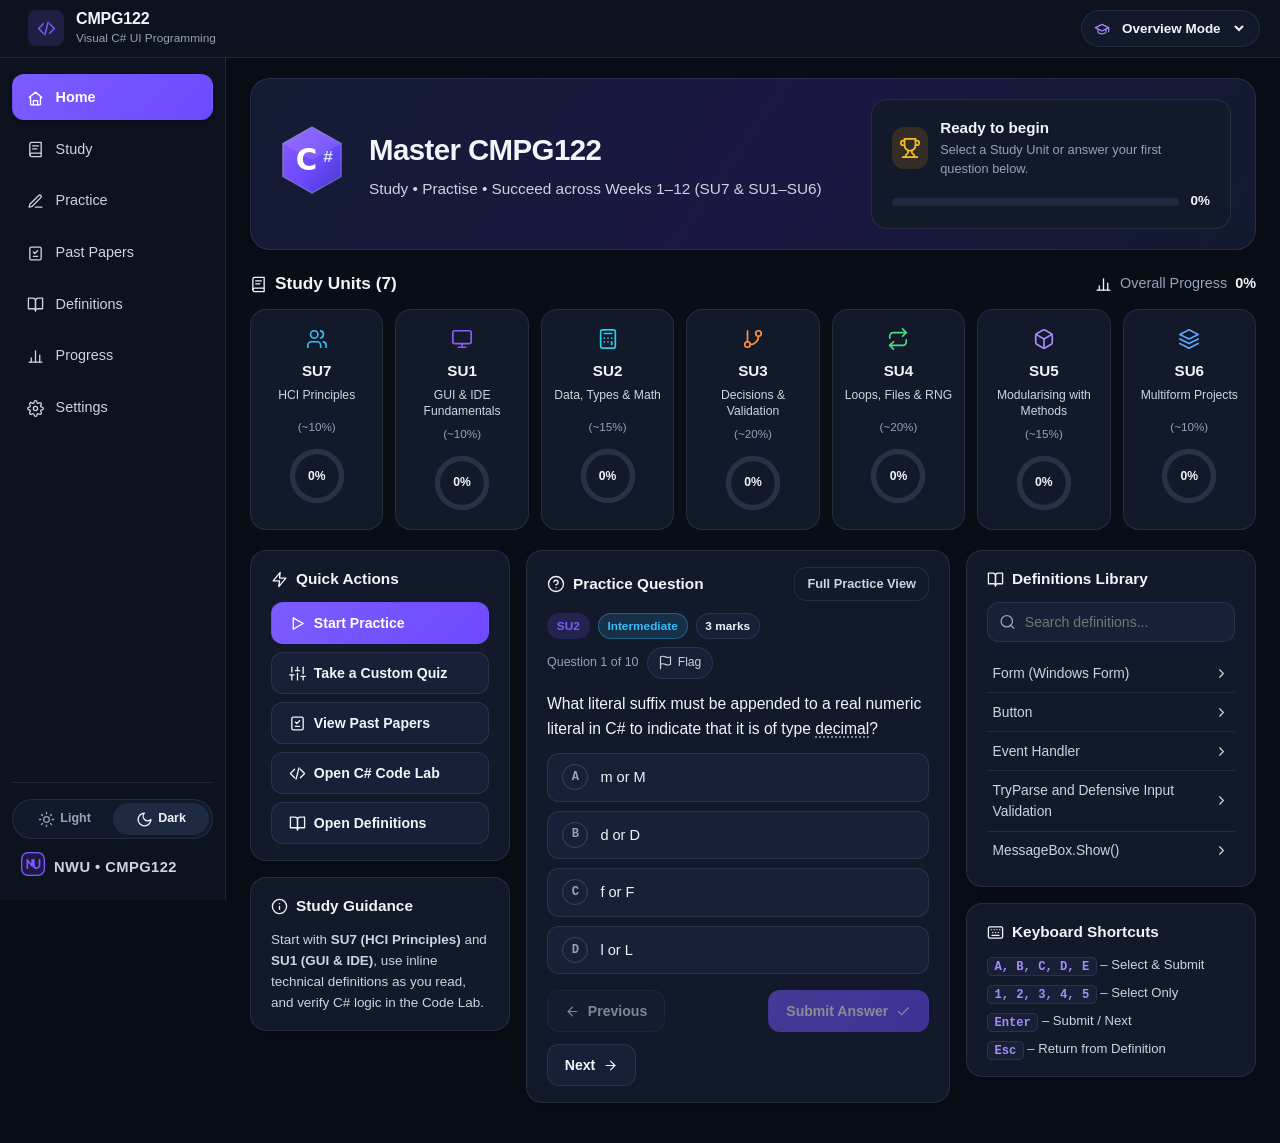
==== commit 8ea49842: "feat(platform): re-architect v9.0.0 modular CMPG122 learning, code-tracing & exam suite (585 Qs, 82 " ====
--- a/index.html
+++ b/index.html
@@ -2,636 +2,563 @@
 <html lang="en" data-theme="dark">
 <head>
   <meta charset="UTF-8">
-  <meta name="viewport" content="width=device-width, initial-scale=1.0, maximum-scale=1.0, user-scalable=no">
-  <title>CMPG 122 • User Interface Programming in Visual C# | NWU</title>
+  <meta name="viewport" content="width=device-width, initial-scale=1.0">
+  <meta name="description" content="CMPG122 Visual C# UI Programming — Study, Code Tracing, Definitions, and Examination Platform">
+  <meta name="theme-color" content="#6d4aff">
+  <title>CMPG122 — Visual C# UI Programming</title>
+  <link rel="icon" type="image/svg+xml" href="data:image/svg+xml,%3Csvg xmlns='http://www.w3.org/2000/svg' viewBox='0 0 96 96'%3E%3Crect width='96' height='96' rx='22' fill='%236d4aff'/%3E%3Ctext x='42' y='63' text-anchor='middle' fill='%23fff' font-family='sans-serif' font-weight='800' font-size='42'%3EC%3C/text%3E%3Ctext x='72' y='50' text-anchor='middle' fill='%23e0e7ff' font-family='monospace' font-weight='800' font-size='24'%3E%23%3C/text%3E%3C/svg%3E">
+  <link rel="manifest" href="manifest.json">
   <link rel="stylesheet" href="css/style.css">
 </head>
 <body>
-
-  <!-- App Header -->
-  <header class="app-header">
-    <div class="nav-container">
-      <div class="brand-group" id="brandHome" onclick="CMPG122_APP && window.location.reload();">
-        <div class="brand-logo">C#</div>
-        <div class="brand-info">
-          <h1>CMPG 122 <span class="brand-badge">NWU • V8.00</span></h1>
-          <span style="font-size:0.75rem; color:var(--text-muted); font-weight:500;">Visual C# UI Programming • Study &amp; Exam App</span>
-        </div>
-      </div>
-
-      <nav class="nav-tabs">
-        <button class="tab-btn active" data-tab="units">📚 Study &amp; Cheat Sheets</button>
-        <button class="tab-btn" data-tab="exams">📝 Past Exams</button>
-        <button class="tab-btn" data-tab="codegrade">💻 CodeGrade Lab</button>
-        <button class="tab-btn" data-tab="spoterror">🔍 Spot &amp; Fix Gym</button>
-        <button class="tab-btn" data-tab="custom">⚙️ Custom Quiz</button>
-      </nav>
-
-      <div class="header-actions">
-        <button class="action-btn" id="btnOpenWhatsApp" onclick="openWhatsAppModal()">💬 Help / Inquiries</button>
-        <button class="action-btn" id="btnOpenTools">🛠️ Tools Drawer</button>
-        <button class="action-btn" id="themeToggle">☀️ Light</button>
+  <a href="#mainWorkspace" class="skip-link">Skip to main content</a>
+
+  <!-- Top Application Header -->
+  <header class="topbar" role="banner">
+    <div style="display:flex;align-items:center;gap:0.65rem;">
+      <button type="button" class="mobile-menu-btn" id="btnMobileMenu" aria-label="Toggle navigation menu" aria-expanded="false" aria-controls="appSidebar">
+        <span id="mobileMenuIconSlot"></span>
+      </button>
+      <button type="button" class="topbar-brand" id="btnBrandHome" aria-label="Go to Home Dashboard">
+        <span class="topbar-code-mark" id="topbarCodeIcon" aria-hidden="true"></span>
+        <span class="topbar-title-group">
+          <span class="topbar-title">CMPG122</span>
+          <span class="topbar-subtitle">Visual C# UI Programming</span>
+        </span>
+      </button>
+    </div>
+
+    <div class="topbar-actions">
+      <div class="mode-pill-select-wrap">
+        <span id="topbarModeIcon" aria-hidden="true"></span>
+        <label for="quickModeSelect" class="sr-only">Workspace Mode</label>
+        <select id="quickModeSelect" class="mode-pill-select" aria-label="Workspace mode">
+          <option value="home">Overview Mode</option>
+          <option value="study">Study Mode</option>
+          <option value="practice">Practice Mode</option>
+          <option value="exams">Exam Mode</option>
+          <option value="codelab">Code Lab Mode</option>
+        </select>
       </div>
     </div>
   </header>
 
-  <!-- Main Content Area -->
-  <main class="main-wrapper">
-
-    <!-- View 1: Study Units Hub -->
-    <section id="viewUnits" class="view-panel">
-      <!-- Hero Banner -->
-      <div class="hero-banner">
-        <div class="hero-text">
-          <h2>CMPG 122 Visual C# &amp; HCI Study &amp; Exam Suite</h2>
-          <p>
-            Direct Study Summaries, C# Syntax &amp; Control Cheat Sheets, Practice Questions, Past Exam Papers, and Code Lab (Weeks 1–12 • SU1–SU7).
-          </p>
-        </div>
-        <div class="hero-stats">
-          <div class="stat-pill">
-            <div class="stat-num" id="statTotalQs">500</div>
-            <div class="stat-label">Exam Questions</div>
-          </div>
-          <div class="stat-pill">
-            <div class="stat-num" id="statMastery">0%</div>
-            <div class="stat-label">Session Accuracy</div>
-          </div>
-          <div class="stat-pill">
-            <div class="stat-num" id="statStreak">🔥 0</div>
-            <div class="stat-label">Active Streak</div>
-          </div>
+  <!-- Main Shell: Persistent Sidebar + Dynamic Workspace -->
+  <div class="app-shell">
+    <aside class="app-sidebar" id="appSidebar" aria-label="Primary navigation">
+      <nav class="sidebar-nav" id="sidebarNav" aria-label="Application sections">
+        <button type="button" class="sidebar-link active" data-route="home">
+          <span class="nav-icon" data-icon="home"></span>
+          <span>Home</span>
+        </button>
+        <button type="button" class="sidebar-link" data-route="study">
+          <span class="nav-icon" data-icon="study"></span>
+          <span>Study</span>
+        </button>
+        <button type="button" class="sidebar-link" data-route="practice">
+          <span class="nav-icon" data-icon="practice"></span>
+          <span>Practice</span>
+        </button>
+        <button type="button" class="sidebar-link" data-route="exams">
+          <span class="nav-icon" data-icon="exams"></span>
+          <span>Past Papers</span>
+        </button>
+        <button type="button" class="sidebar-link" data-route="definitions">
+          <span class="nav-icon" data-icon="definitions"></span>
+          <span>Definitions</span>
+        </button>
+        <button type="button" class="sidebar-link" data-route="progress">
+          <span class="nav-icon" data-icon="progress"></span>
+          <span>Progress</span>
+          <span class="sidebar-badge" id="navReviewBadge" style="display:none;">0</span>
+        </button>
+        <button type="button" class="sidebar-link" data-route="settings">
+          <span class="nav-icon" data-icon="settings"></span>
+          <span>Settings</span>
+        </button>
+      </nav>
+
+      <div class="sidebar-footer">
+        <div class="theme-pill-switch" role="group" aria-label="Colour theme">
+          <button type="button" class="theme-pill-btn" id="btnThemeLight" data-set-theme="light" aria-label="Switch to Light theme">
+            <span class="nav-icon" data-icon="sun"></span>
+            <span>Light</span>
+          </button>
+          <button type="button" class="theme-pill-btn active" id="btnThemeDark" data-set-theme="dark" aria-label="Switch to Dark theme">
+            <span class="nav-icon" data-icon="moon"></span>
+            <span>Dark</span>
+          </button>
+        </div>
+        <div class="sidebar-institution">
+          <span id="sidebarNwuMark"></span>
+          <span>NWU • CMPG122</span>
         </div>
       </div>
-
-      <!-- Units Grid -->
-      <div class="section-header">
-        <h3 class="section-title">📖 Study Units (SU7 &amp; SU1–SU6)</h3>
-        <span style="font-size:0.85rem; color:var(--text-muted); font-weight:600;">Weeks 1–12 • Visual C# &amp; HCI</span>
+    </aside>
+
+    <main class="workspace-main" id="mainWorkspace" tabindex="-1">
+      <h1 class="sr-only">CMPG122 Visual C# UI Programming Learning and Examination Platform</h1>
+
+      <!-- 1. HOME DASHBOARD -->
+      <section id="viewHome" class="view-section active" aria-labelledby="homeHeroHeading">
+        <div class="dashboard-hero">
+          <div class="hero-brand-cluster">
+            <div id="heroCSharpShield"></div>
+            <div>
+              <h2 class="hero-heading" id="homeHeroHeading">Master CMPG122</h2>
+              <p class="hero-tagline">Study • Practise • Succeed across Weeks 1–12 (SU7 &amp; SU1–SU6)</p>
+            </div>
+          </div>
+          <div class="hero-momentum-card" id="heroMomentumCard"></div>
+        </div>
+
+        <div class="section-bar">
+          <h2 class="section-heading">
+            <span class="nav-icon" data-icon="study"></span>
+            <span>Study Units (7)</span>
+          </h2>
+          <div style="display:flex;align-items:center;gap:0.5rem;font-size:0.9rem;">
+            <span class="nav-icon" data-icon="progress"></span>
+            <span style="color:var(--text-muted);">Overall Progress</span>
+            <strong id="homeOverallPct">0%</strong>
+          </div>
+        </div>
+        <div class="su-rings-grid" id="homeSuRingsGrid"></div>
+
+        <div class="dashboard-lower-grid">
+          <!-- Left Column: Quick Actions & Revision Focus -->
+          <div class="dashboard-col-left">
+            <div class="panel-card">
+              <h3 class="panel-title">
+                <span class="nav-icon" data-icon="zap"></span>
+                <span>Quick Actions</span>
+              </h3>
+              <div class="quick-actions-stack">
+                <button type="button" class="btn-primary btn-align-start" id="qaStartPractice">
+                  <span class="nav-icon" data-icon="play"></span>
+                  <span>Start Practice</span>
+                </button>
+                <button type="button" class="btn-secondary btn-align-start" id="qaCustomQuiz">
+                  <span class="nav-icon" data-icon="sliders"></span>
+                  <span>Take a Custom Quiz</span>
+                </button>
+                <button type="button" class="btn-secondary btn-align-start" id="qaPastPapers">
+                  <span class="nav-icon" data-icon="exams"></span>
+                  <span>View Past Papers</span>
+                </button>
+                <button type="button" class="btn-secondary btn-align-start" id="qaCodeLab">
+                  <span class="nav-icon" data-icon="codelab"></span>
+                  <span>Open C# Code Lab</span>
+                </button>
+                <button type="button" class="btn-secondary btn-align-start" id="qaDefinitions">
+                  <span class="nav-icon" data-icon="definitions"></span>
+                  <span>Open Definitions</span>
+                </button>
+              </div>
+            </div>
+
+            <div class="panel-card" id="homeRevisionFocusCard"></div>
+          </div>
+
+          <!-- Center Column: Interactive Practice Question -->
+          <div class="dashboard-col-center">
+            <div class="panel-card" id="homeQuickPracticeHost"></div>
+          </div>
+
+          <!-- Right Column: Quick Definitions Search & Keyboard Shortcuts Guide -->
+          <div class="dashboard-col-right">
+            <div class="panel-card">
+              <h3 class="panel-title">
+                <span class="nav-icon" data-icon="definitions"></span>
+                <span>Definitions Library</span>
+              </h3>
+              <div class="search-input-wrap">
+                <span class="nav-icon" data-icon="search"></span>
+                <label for="homeDefSearchInput" class="sr-only">Search technical definitions</label>
+                <input type="search" id="homeDefSearchInput" class="text-input" placeholder="Search definitions...">
+              </div>
+              <div class="quick-def-list" id="homeQuickDefsList"></div>
+            </div>
+
+            <div class="panel-card">
+              <h3 class="panel-title">
+                <span class="nav-icon" data-icon="keyboard"></span>
+                <span>Keyboard Shortcuts</span>
+              </h3>
+              <div class="shortcut-list">
+                <div><span class="kbd-tag">A, B, C, D, E</span> – Select &amp; Submit</div>
+                <div><span class="kbd-tag">1, 2, 3, 4, 5</span> – Select Only</div>
+                <div><span class="kbd-tag">Enter</span> – Submit / Next</div>
+                <div><span class="kbd-tag">Esc</span> – Return from Definition</div>
+              </div>
+            </div>
+          </div>
+        </div>
+      </section>
+
+      <!-- 2. STUDY UNITS ENVIRONMENT -->
+      <section id="viewStudy" class="view-section" aria-labelledby="studyViewHeading">
+        <div class="section-bar">
+          <h2 class="section-heading" id="studyViewHeading">
+            <span class="nav-icon" data-icon="study"></span>
+            <span>Study Units &amp; C# Reference Notes</span>
+          </h2>
+          <div style="display:flex;gap:0.5rem;flex-wrap:wrap;">
+            <button type="button" class="btn-primary btn-sm" id="btnPractiseActiveUnit">
+              <span class="nav-icon" data-icon="play"></span>
+              <span>Practise This Study Unit</span>
+            </button>
+          </div>
+        </div>
+        <div class="unit-pills-bar" id="studyUnitSelectorBar" role="tablist" aria-label="Study Units"></div>
+        <div id="studyUnitContentHost"></div>
+      </section>
+
+      <!-- 3. PRACTICE, CUSTOM QUIZ & C# CODE LAB -->
+      <section id="viewPractice" class="view-section" aria-labelledby="practiceViewHeading">
+        <div class="section-bar">
+          <h2 class="section-heading" id="practiceViewHeading">
+            <span class="nav-icon" data-icon="practice"></span>
+            <span>Practice, Custom Quiz &amp; C# Code Lab</span>
+          </h2>
+          <div class="unit-pills-bar" style="margin-bottom:0;" id="practiceSubTabs">
+            <button type="button" class="unit-pill-btn active" data-practice-sub="session">Unit &amp; Topic Practice</button>
+            <button type="button" class="unit-pill-btn" data-practice-sub="custom">Custom Quiz Builder</button>
+            <button type="button" class="unit-pill-btn" data-practice-sub="codelab">C# Code &amp; Tracing Lab</button>
+          </div>
+        </div>
+
+        <!-- Practice Sub-View A: Active Practice / Custom Quiz Session -->
+        <div id="practiceSubSession">
+          <div class="panel-card" style="margin-bottom:1rem;">
+            <div style="display:flex;gap:0.75rem;align-items:center;justify-content:space-between;flex-wrap:wrap;">
+              <div style="display:flex;gap:0.6rem;align-items:center;flex-wrap:wrap;max-width:100%;min-width:0;">
+                <label for="practiceUnitSelect" style="font-size:0.84rem;font-weight:600;">Study Unit:</label>
+                <select id="practiceUnitSelect" class="select-input" style="flex:1 1 140px;max-width:100%;min-width:0;"></select>
+                <label for="practiceTopicSelect" style="font-size:0.84rem;font-weight:600;">Topic:</label>
+                <select id="practiceTopicSelect" class="select-input" style="flex:1 1 160px;max-width:100%;min-width:0;"></select>
+                <button type="button" class="btn-secondary btn-sm" id="btnStartFilteredPractice">Load Set</button>
+              </div>
+              <div style="display:inline-flex;gap:0.4rem;" id="viewModeToggleGroup">
+                <button type="button" class="btn-secondary btn-sm" id="btnViewCard" data-view-mode="card">Card View</button>
+                <button type="button" class="btn-ghost btn-sm" id="btnViewContinuous" data-view-mode="continuous">Sheet View</button>
+                <button type="button" class="btn-ghost btn-sm" id="btnShortcutHelpModal" title="Keyboard shortcuts">
+                  <span class="nav-icon" data-icon="keyboard"></span>
+                  <span>Shortcuts</span>
+                </button>
+              </div>
+            </div>
+          </div>
+          <div id="singleCardArea"></div>
+          <div id="practiceContinuousArea" style="display:none;"></div>
+        </div>
+
+        <!-- Practice Sub-View B: Custom Quiz / Examination Generator -->
+        <div id="practiceSubCustom" style="display:none;">
+          <div class="panel-card">
+            <h3 class="panel-title">Custom Examination &amp; Quiz Generator</h3>
+            <p style="color:var(--text-muted);font-size:0.88rem;margin-top:0;">
+              Configure Study Units, topics, difficulty calibration, mark/question targets, timer, and curriculum mark weighting.
+            </p>
+            <div style="margin-bottom:1rem;">
+              <div style="font-size:0.85rem;font-weight:700;margin-bottom:0.45rem;">1. Include Study Units</div>
+              <div class="check-chip-group" id="customUnitsGroup"></div>
+            </div>
+            <div style="margin-bottom:1rem;">
+              <div style="font-size:0.85rem;font-weight:700;margin-bottom:0.45rem;">2. Difficulty Levels</div>
+              <div class="check-chip-group" id="customDiffGroup">
+                <label class="check-chip"><input type="checkbox" value="Foundational" checked> Foundational</label>
+                <label class="check-chip"><input type="checkbox" value="Intermediate" checked> Intermediate</label>
+                <label class="check-chip"><input type="checkbox" value="Advanced" checked> Advanced</label>
+              </div>
+            </div>
+            <div class="form-grid" style="margin-bottom:1rem;">
+              <div>
+                <label for="customTopicFilter" style="display:block;font-size:0.82rem;font-weight:600;margin-bottom:0.3rem;">Specific Topic (Optional)</label>
+                <select id="customTopicFilter" class="select-input">
+                  <option value="">All Topics in Selected Units</option>
+                </select>
+              </div>
+              <div>
+                <label for="customQuestionCount" style="display:block;font-size:0.82rem;font-weight:600;margin-bottom:0.3rem;">Question Count</label>
+                <input type="number" id="customQuestionCount" class="text-input" min="3" max="80" value="15">
+              </div>
+              <div>
+                <label for="customTargetMarks" style="display:block;font-size:0.82rem;font-weight:600;margin-bottom:0.3rem;">Target Marks (0 = use count)</label>
+                <input type="number" id="customTargetMarks" class="text-input" min="0" max="150" value="0">
+              </div>
+              <div>
+                <label for="customTimeLimit" style="display:block;font-size:0.82rem;font-weight:600;margin-bottom:0.3rem;">Time Limit (Minutes, 0 = Untimed)</label>
+                <input type="number" id="customTimeLimit" class="text-input" min="0" max="240" value="30">
+              </div>
+            </div>
+            <div class="check-chip-group" style="margin-bottom:1.25rem;">
+              <label class="check-chip"><input type="checkbox" id="customWeightedCheck" checked> Use Exam Weighting Distribution</label>
+              <label class="check-chip"><input type="checkbox" id="customRandomizeCheck" checked> Randomise Question Order</label>
+              <label class="check-chip"><input type="checkbox" id="customExcludeMasteredCheck"> Exclude Mastered Questions</label>
+            </div>
+            <button type="button" class="btn-primary" id="btnGenerateCustomExam">
+              <span class="nav-icon" data-icon="play"></span>
+              <span>Generate &amp; Start Custom Assessment</span>
+            </button>
+          </div>
+        </div>
+
+        <!-- Practice Sub-View C: C# CodeGrade, Spot-The-Error & Code-Audit Studio -->
+        <div id="practiceSubCodelab" style="display:none;">
+          <div class="unit-pills-bar" id="codelabModeTabs">
+            <button type="button" class="unit-pill-btn active" data-codelab-tab="sandbox">Event-Handler Sandbox (15)</button>
+            <button type="button" class="unit-pill-btn" data-codelab-tab="spot">Spot &amp; Fix Challenges (24)</button>
+            <button type="button" class="unit-pill-btn" data-codelab-tab="auditor">Multi-Bug Code Auditor (6)</button>
+          </div>
+
+          <div id="codelabSandboxPane">
+            <div class="panel-card" style="margin-bottom:1rem;">
+              <div style="display:flex;gap:0.75rem;align-items:center;justify-content:space-between;flex-wrap:wrap;margin-bottom:0.75rem;">
+                <div style="display:flex;gap:0.6rem;align-items:center;flex-wrap:wrap;flex:1;">
+                  <label for="codeScenarioSelect" style="font-weight:700;font-size:0.88rem;">Scenario:</label>
+                  <select id="codeScenarioSelect" class="select-input" style="max-width:440px;"></select>
+                </div>
+                <div style="display:flex;gap:0.5rem;flex-wrap:wrap;">
+                  <button type="button" class="btn-secondary btn-sm" id="btnShowSolution">Load Model Solution</button>
+                  <button type="button" class="btn-ghost btn-sm" id="btnResetScenarioCode">Reset Starter</button>
+                </div>
+              </div>
+              <h3 id="scenarioTitle" style="margin:0 0 0.35rem;font-size:1.02rem;"></h3>
+              <p id="scenarioDesc" style="margin:0 0 0.65rem;font-size:0.88rem;color:var(--text-secondary);"></p>
+              <div id="scenarioControlsList" style="display:flex;gap:0.4rem;flex-wrap:wrap;"></div>
+            </div>
+
+            <div class="code-editor-surface" style="margin-bottom:1rem;">
+              <div id="cgMethodHeader" class="code-sig-line">private void btnCalculate_Click(object sender, EventArgs e) {</div>
+              <label for="studentCodeInput" class="sr-only">C# Event Handler Code Editor</label>
+              <textarea id="studentCodeInput" class="code-textarea" spellcheck="false" placeholder="// Write C# event-handler statements here..."></textarea>
+              <div class="code-sig-line" style="display:flex;justify-content:space-between;align-items:center;flex-wrap:wrap;gap:0.5rem;">
+                <span>}</span>
+                <button type="button" class="btn-primary btn-sm" id="btnRunCodeGrade">
+                  <span class="nav-icon" data-icon="play"></span>
+                  <span>Run Diagnostics &amp; Virtual Tests</span>
+                </button>
+              </div>
+            </div>
+            <div id="codeGradeOutputHost"></div>
+          </div>
+
+          <div id="codelabSpotPane" style="display:none;"></div>
+          <div id="auditStudioContainer" style="display:none;"></div>
+        </div>
+      </section>
+
+      <!-- 4. EXAMINATION CENTRE & CONTINUOUS PAST PAPERS -->
+      <section id="viewExams" class="view-section" aria-labelledby="examsViewHeading">
+        <div id="examsLobbyPane">
+          <div class="section-bar">
+            <h2 class="section-heading" id="examsViewHeading">
+              <span class="nav-icon" data-icon="exams"></span>
+              <span>Examination Centre &amp; Past Papers</span>
+            </h2>
+          </div>
+
+          <!-- Full Weighted Simulation + Targeted Modes -->
+          <div class="cards-grid-3" style="margin-bottom:1.5rem;">
+            <div class="panel-card">
+              <h3 class="panel-title">Full Weighted Exam Simulation</h3>
+              <p style="font-size:0.86rem;color:var(--text-secondary);margin-top:0;">
+                100 Marks • 180 Minutes across all 7 Study Units calibrated strictly to verified curriculum mark allocations (SU7 10%, SU1 10%, SU2 15%, SU3 20%, SU4 20%, SU5 15%, SU6 10%).
+              </p>
+              <div style="display:flex;gap:0.5rem;flex-wrap:wrap;">
+                <button type="button" class="btn-primary btn-sm" id="btnStartFullWeightedTimed">Start Timed (180m)</button>
+                <button type="button" class="btn-secondary btn-sm" id="btnStartFullWeightedUntimed">Start Untimed</button>
+              </div>
+            </div>
+
+            <div class="panel-card">
+              <h3 class="panel-title">Custom Examination</h3>
+              <p style="font-size:0.86rem;color:var(--text-secondary);margin-top:0;">
+                Tailor a timed or untimed paper by Study Unit, specific topic, difficulty distribution, and target marks.
+              </p>
+              <button type="button" class="btn-secondary btn-sm" id="btnJumpCustomBuilder">Configure Custom Exam</button>
+            </div>
+
+            <div class="panel-card">
+              <h3 class="panel-title">Incorrect-Question Retest</h3>
+              <p style="font-size:0.86rem;color:var(--text-secondary);margin-top:0;">
+                Generate a focused diagnostic session targeting previously missed questions and related topic concepts.
+              </p>
+              <button type="button" class="btn-secondary btn-sm" id="btnStartIncorrectExam">Start Diagnostic Review</button>
+            </div>
+          </div>
+
+          <div class="section-bar">
+            <h3 class="section-heading">Past Examination Paper Simulations (Continuous Single-Sheet)</h3>
+          </div>
+          <div class="cards-grid-3" id="examsList"></div>
+        </div>
+
+        <!-- Active Examination / Continuous Paper Workspace -->
+        <div id="activeExamWorkspace" style="display:none;">
+          <div class="panel-card" id="examNavigatorBar" style="margin-bottom:1rem;">
+            <div style="display:flex;align-items:center;justify-content:space-between;gap:0.75rem;flex-wrap:wrap;">
+              <div>
+                <h3 id="activeExamTitle" style="margin:0;font-size:1.04rem;"></h3>
+                <div id="examNavigatorSummary" style="font-size:0.82rem;color:var(--text-muted);"></div>
+              </div>
+              <div style="display:flex;align-items:center;gap:0.5rem;flex-wrap:wrap;">
+                <div class="timer-badge" id="examTimerBadge" aria-live="off">03:00:00</div>
+                <button type="button" class="btn-ghost btn-sm" id="btnPauseResumeTimer">Pause</button>
+                <button type="button" class="btn-secondary btn-sm" id="btnToggleScenarioDrawer">Reference Sheet</button>
+                <button type="button" class="btn-secondary btn-sm mobile-palette-fab" id="btnToggleMobilePalette">Palette</button>
+                <button type="button" class="btn-ghost btn-sm" id="btnExitExamToLobby">Back to Centre</button>
+              </div>
+            </div>
+          </div>
+
+          <div class="exam-workspace-shell">
+            <div id="continuousPaperArea"></div>
+
+            <aside class="exam-sticky-sidebar" id="examPaletteSidebar" aria-label="Question navigation palette">
+              <div style="display:flex;justify-content:space-between;align-items:center;">
+                <strong style="font-size:0.9rem;">Question Palette</strong>
+                <button type="button" class="btn-ghost btn-sm mobile-palette-fab" id="btnCloseMobilePalette">Close</button>
+              </div>
+              <div class="palette-grid" id="examQuestionPalette"></div>
+              <div style="display:flex;flex-direction:column;gap:0.5rem;margin-top:0.75rem;">
+                <button type="button" class="btn-secondary btn-sm" id="btnJumpNextUnanswered">Next Unanswered</button>
+                <button type="button" class="btn-primary" id="btnOpenSubmitExamModal">Submit Examination</button>
+              </div>
+            </aside>
+          </div>
+        </div>
+      </section>
+
+      <!-- 5. DEFINITIONS LIBRARY -->
+      <section id="viewDefinitions" class="view-section" aria-labelledby="defsViewHeading">
+        <div id="defReturnBannerHost"></div>
+        <div class="section-bar">
+          <h2 class="section-heading" id="defsViewHeading">
+            <span class="nav-icon" data-icon="definitions"></span>
+            <span>Technical Definitions Library</span>
+          </h2>
+          <span id="defsCountLabel" style="font-size:0.84rem;color:var(--text-muted);"></span>
+        </div>
+
+        <div class="panel-card" style="margin-bottom:1rem;">
+          <div class="form-grid">
+            <div class="search-input-wrap">
+              <span class="nav-icon" data-icon="search"></span>
+              <label for="defsMainSearch" class="sr-only">Search definitions</label>
+              <input type="search" id="defsMainSearch" class="text-input" placeholder="Search C# syntax, controls, debugging, or HCI terms...">
+            </div>
+            <div>
+              <label for="defsUnitFilter" class="sr-only">Filter by Study Unit</label>
+              <select id="defsUnitFilter" class="select-input">
+                <option value="ALL">All Study Units (SU7, SU1–SU6)</option>
+                <option value="SU7">SU7 — HCI Principles</option>
+                <option value="SU1">SU1 — GUI &amp; IDE</option>
+                <option value="SU2">SU2 — Data, Types &amp; Math</option>
+                <option value="SU3">SU3 — Decisions &amp; Validation</option>
+                <option value="SU4">SU4 — Loops, Files &amp; Dialogs</option>
+                <option value="SU5">SU5 — Modularising with Methods</option>
+                <option value="SU6">SU6 — Multiform Projects</option>
+              </select>
+            </div>
+            <div>
+              <label for="defsCategoryFilter" class="sr-only">Filter by Category</label>
+              <select id="defsCategoryFilter" class="select-input">
+                <option value="ALL">All Categories</option>
+              </select>
+            </div>
+          </div>
+        </div>
+        <div class="cards-grid-2" id="defsCardsHost"></div>
+      </section>
+
+      <!-- 6. PERFORMANCE ANALYTICS & QUESTION REVIEW -->
+      <section id="viewProgress" class="view-section" aria-labelledby="progressViewHeading">
+        <div class="section-bar">
+          <h2 class="section-heading" id="progressViewHeading">
+            <span class="nav-icon" data-icon="progress"></span>
+            <span>Performance Analytics &amp; Question Review</span>
+          </h2>
+        </div>
+        <div id="analyticsHost"></div>
+      </section>
+
+      <!-- 7. SETTINGS -->
+      <section id="viewSettings" class="view-section" aria-labelledby="settingsViewHeading">
+        <div class="section-bar">
+          <h2 class="section-heading" id="settingsViewHeading">
+            <span class="nav-icon" data-icon="settings"></span>
+            <span>Settings, Accessibility &amp; Data Backup</span>
+          </h2>
+        </div>
+        <div id="settingsHost"></div>
+      </section>
+    </main>
+  </div>
+
+  <!-- Slide-out Scenario Reference Drawer (Past Papers) -->
+  <aside class="slide-drawer" id="scenarioDrawer" aria-label="Examination reference tables" aria-hidden="true">
+    <div style="display:flex;justify-content:space-between;align-items:center;margin-bottom:1rem;">
+      <h3 style="margin:0;font-size:1rem;">Scenario &amp; Control Reference</h3>
+      <button type="button" class="btn-ghost btn-sm" id="btnCloseScenarioDrawer">Close</button>
+    </div>
+    <div id="scenarioDrawerBody"></div>
+  </aside>
+
+  <!-- Accessible Confirmation & Shortcut Modal -->
+  <div class="modal-backdrop" id="appModalBackdrop" role="dialog" aria-modal="true" aria-labelledby="appModalTitle">
+    <div class="modal-dialog">
+      <div style="display:flex;justify-content:space-between;align-items:center;gap:0.5rem;margin-bottom:0.75rem;">
+        <h3 id="appModalTitle" style="margin:0;font-size:1.05rem;">Confirmation</h3>
+        <button type="button" class="btn-ghost btn-sm" id="btnCloseAppModal" aria-label="Close dialog">Close</button>
       </div>
-      <div class="units-grid" id="unitsGrid">
-        <!-- Rendered dynamically by app.js -->
-      </div>
-
-      <!-- Direct Study Summaries & C# Cheat Sheets -->
-      <div class="section-header" style="margin-top:2.25rem; flex-wrap:wrap; gap:0.75rem;">
-        <h3 class="section-title">⚡ Study Summaries &amp; C# Cheat Sheets (SU7, SU1–SU6)</h3>
-        <div class="cs-filter-bar" id="cheatSheetFilters">
-          <button type="button" class="action-btn cs-filter-btn active" data-cs-unit="ALL" onclick="CMPG122_APP.filterCheatSheets('ALL')">All Units</button>
-          <button type="button" class="action-btn cs-filter-btn" data-cs-unit="SU7" onclick="CMPG122_APP.filterCheatSheets('SU7')">SU7: HCI</button>
-          <button type="button" class="action-btn cs-filter-btn" data-cs-unit="SU1" onclick="CMPG122_APP.filterCheatSheets('SU1')">SU1: GUI &amp; IDE</button>
-          <button type="button" class="action-btn cs-filter-btn" data-cs-unit="SU2" onclick="CMPG122_APP.filterCheatSheets('SU2')">SU2: Data &amp; Math</button>
-          <button type="button" class="action-btn cs-filter-btn" data-cs-unit="SU3" onclick="CMPG122_APP.filterCheatSheets('SU3')">SU3: Decisions</button>
-          <button type="button" class="action-btn cs-filter-btn" data-cs-unit="SU4" onclick="CMPG122_APP.filterCheatSheets('SU4')">SU4: Loops &amp; Files</button>
-          <button type="button" class="action-btn cs-filter-btn" data-cs-unit="SU5" onclick="CMPG122_APP.filterCheatSheets('SU5')">SU5: Methods (ref/out)</button>
-          <button type="button" class="action-btn cs-filter-btn" data-cs-unit="SU6" onclick="CMPG122_APP.filterCheatSheets('SU6')">SU6: Multiforms</button>
-        </div>
-      </div>
-      <div id="cheatSheetsGrid" class="cheatsheets-grid">
-        <!-- Rendered dynamically by app.js -->
-      </div>
-    </section>
-
-    <!-- View 2: Official Past Exams Hub -->
-    <section id="viewExams" class="view-panel" style="display:none;">
-      <div class="section-header">
-        <h3 class="section-title">📝 Official Past Exam Papers</h3>
-        <span style="font-size:0.85rem; color:var(--text-muted); font-weight:600;">NWU Past Papers (2021–2024)</span>
-      </div>
-      <p style="color:var(--text-muted); font-size:0.9rem; margin-bottom:1.5rem;">
-        Full exam papers with rates tables, Hungarian control matrices, timed/untimed modes, and complete memorandum solutions.
-      </p>
-      <div class="units-grid" id="examsList">
-        <!-- Rendered dynamically by app.js -->
-      </div>
-    </section>
-
-    <!-- View 3: C# CodeGrade Lab & Diagnostics Engine -->
-    <section id="viewCodeGrade" class="view-panel" style="display:none;">
-      <div class="section-header">
-        <h3 class="section-title">💻 C# CodeGrade Lab</h3>
-        <span class="badge" style="background:var(--success-bg); color:var(--success-text); border:1px solid var(--success-border); padding:0.25rem 0.6rem; border-radius:var(--radius-sm); font-size:0.75rem; font-family:var(--font-mono); font-weight:700;">Roslyn Diagnostics &amp; Test Sandbox</span>
-      </div>
-      <p style="color:var(--text-muted); font-size:0.9rem; margin-bottom:1.25rem;">
-        Write C# event handlers with instant compiler diagnostics, automated test cases, and rubric grading.
-      </p>
-
-      <div style="display:flex; gap:1rem; margin-bottom:1.25rem; align-items:center; flex-wrap:wrap;">
-        <label style="font-weight:700; font-size:0.9rem;">Select Scenario:</label>
-        <select id="codeScenarioSelect" class="cloze-input" style="min-width:320px; font-weight:600;">
-          <option value="scenario_racing_light">Practical 1: Racing Light Trainer (SU1)</option>
-          <option value="scenario_braai_master">Practical 2: Braai Master 3000 (SU1–SU2)</option>
-          <option value="scenario_speedtrap">Practical 4: SpeedTrap Potchefstroom R30 (SU1–SU3)</option>
-          <option value="scenario_vaal_cruise">Practical 5: Vaal River Cruises Booking (SU1–SU4)</option>
-          <option value="scenario_wages">Scenario 5: Gross Wage & Overtime Calculator (SU1–SU3)</option>
-          <option value="scenario_grades">Scenario 6: Student Mark & Grade Classifier (SU1–SU3)</option>
-          <option value="scenario_investment">Scenario 7: Compound Investment Growth Loop (SU1–SU4)</option>
-          <option value="scenario_pos">Scenario 8: Retail POS Shopping Cart (SU1–SU3)</option>
-          <option value="scenario_temperature">Scenario 9: Temperature Converter with RadioButtons (SU1–SU3)</option>
-          <option value="scenario_accumulator">Scenario 10: Number Accumulator & Average Score Loop (SU1–SU4)</option>
-          <option value="scenario_car_rental">Scenario 11: Car Rental Mileage Surcharge Terminal (NWU 2024 Exam)</option>
-          <option value="scenario_tuition">Scenario 12: Tuition Fee & Bursary Assessment (NWU 2023 Exam)</option>
-        </select>
-        <button class="action-btn" id="btnShowSolution">💡 Model Solution</button>
-      </div>
-
-      <div class="q-card" style="margin-bottom:1.25rem; border-left:4px solid var(--accent-blue);">
-        <h4 id="scenarioTitle" style="font-size:1.1rem; font-weight:800; margin-bottom:0.5rem;">Gross Wage & Overtime Calculator</h4>
-        <p id="scenarioDesc" style="color:var(--text-muted); font-size:0.88rem; line-height:1.6; margin-bottom:0.75rem;">
-          Calculate gross wage with overtime paid at 1.5 times the hourly rate...
-        </p>
-        <div style="display:flex; align-items:center; gap:0.5rem; flex-wrap:wrap;">
-          <span style="font-size:0.75rem; font-weight:700; color:var(--text-muted);">Controls in Scope:</span>
-          <div id="scenarioControlsList" style="display:flex; gap:0.4rem; flex-wrap:wrap;"></div>
-        </div>
-      </div>
-
-      <!-- Editor Card -->
-      <div class="editor-card">
-        <div class="editor-header">
-          <span style="font-weight:700; font-size:0.85rem; color:var(--text-muted);">C# Event Handler Editor:</span>
-          <div class="editor-tools">
-            <span class="tool-chip" data-snippet="tryparse">+ TryParse</span>
-            <span class="tool-chip" data-snippet="trycatch">+ try-catch</span>
-            <span class="tool-chip" data-snippet="ifelse">+ if-else</span>
-            <span class="tool-chip" data-snippet="while">+ while loop</span>
-            <span class="tool-chip" data-snippet="for">+ for loop</span>
-            <span class="tool-chip" data-snippet="msgbox">+ MessageBox</span>
-            <span class="tool-chip" data-snippet="tostring">+ ToString("C")</span>
-          </div>
-        </div>
-
-        <div class="code-wrapper">
-          <div id="cgMethodHeader" class="method-sig-bar">
-            private void btnCalculate_Click(object sender, EventArgs e)
-            {
-          </div>
-          <textarea id="studentCodeInput" class="code-textarea" spellcheck="false" placeholder="// Write your C# statements here..."></textarea>
-          <div id="cgMethodFooter" class="method-sig-bar" style="border-top:1px solid #1e293b; border-bottom:none;">
-            }
-          </div>
-        </div>
-
-        <div style="padding:0.85rem 1.25rem; background:#131b2e; display:flex; gap:0.75rem; align-items:center; border-top:1px solid var(--border-subtle);">
-          <button class="btn-practice" id="btnRunCodeGrade" style="padding:0.6rem 1.5rem;">
-            ⚡ Run CodeGrade Evaluation
-          </button>
-          <button class="action-btn" id="btnClearCode">
-            🔄 Clear Code
-          </button>
-        </div>
-      </div>
-
-      <!-- Real-Time Roslyn Diagnostics Panel -->
-      <div id="diagnosticsPanel" class="diagnostics-panel" style="display:none;">
-        <div class="diagnostics-header">
-          <span>🔍 Compiler Diagnostics & Code Analysis</span>
-        </div>
-        <div id="diagList"></div>
-      </div>
-
-      <!-- Test Cases & Rubric Results -->
-      <div style="display:grid; grid-template-columns: 1.2fr 1fr; gap:1.25rem; margin-top:1.5rem;">
-        <div class="q-card" style="margin-bottom:0;">
-          <h4 style="font-size:1rem; font-weight:800; margin-bottom:0.75rem;">🧪 Automated Virtual Test Cases</h4>
-          <div style="overflow-x:auto;">
-            <table class="test-table" id="testResultsTable">
-              <tbody><tr><td style="color:var(--text-muted);">Click 'Run CodeGrade Evaluation' to execute test cases.</td></tr></tbody>
-            </table>
-          </div>
-        </div>
-
-        <div class="q-card" style="margin-bottom:0;">
-          <div style="display:flex; justify-content:space-between; align-items:center; margin-bottom:0.75rem;">
-            <h4 style="font-size:1rem; font-weight:800;">📋 CodeGrade Rubric Assessment</h4>
-            <span id="rubricBadge" class="q-marks-tag">Not Graded</span>
-          </div>
-          <div id="rubricList">
-            <p style="color:var(--text-muted); font-size:0.85rem;">Run evaluation to generate rubric scores.</p>
-          </div>
-        </div>
-      </div>
-    </section>
-
-    <!-- View 4: Spot & Fix Code Audit Studio & Debugging Gym -->
-    <section id="viewSpotError" class="view-panel" style="display:none;">
-      <div class="section-header" style="align-items:flex-start; margin-bottom:1.25rem;">
-        <div>
-          <h3 class="section-title">🔍 Spot &amp; Fix the Bugs Gym</h3>
-          <span style="font-size:0.85rem; color:var(--text-muted); font-weight:600;">SU1–SU7 • C# Syntax, Runtime &amp; Logic Debugging</span>
-        </div>
-        <div class="audit-mode-selector">
-          <button class="audit-mode-btn active" id="btnAuditModeStudio" data-mode="studio">⚡ Code Audit Studio</button>
-          <button class="audit-mode-btn" id="btnAuditModeMcq" data-mode="mcq">📝 Rapid Exam MCQs (20 Bugs)</button>
-        </div>
-      </div>
-
-      <!-- Mode 1: Interactive Code Audit Studio -->
-      <div id="auditStudioContainer">
-        <!-- Scenario Selector & Info Header -->
-        <div class="audit-scenario-card">
-          <div class="audit-scenario-header">
-            <div style="display:flex; align-items:center; gap:0.75rem; flex-wrap:wrap;">
-              <label style="font-weight:700; font-size:0.9rem; color:var(--text-muted);">Select Exam Scenario:</label>
-              <select id="auditScenarioSelect" class="audit-select">
-                <option value="audit_wages">Scenario 1: Gross Wage & Overtime Payroll Auditor (SU1–SU3)</option>
-                <option value="audit_grades">Scenario 2: Student Academic Grade Classifier & Results Terminal (SU1–SU3)</option>
-                <option value="audit_pos">Scenario 3: Retail POS Shopping Cart & Inventory Register (SU1–SU4)</option>
-                <option value="audit_investment">Scenario 4: Compound Investment Growth Loop & Table Generator (SU1–SU4)</option>
-                <option value="audit_mileage">Scenario 5: Fleet Mileage Array Surcharge & ListBox Auditor (SU1–SU5)</option>
-                <option value="audit_bursary">Scenario 6: Tuition Bursary & Surcharge Terminal (NWU Official Exam)</option>
-              </select>
-            </div>
-            <div class="audit-badge-group">
-              <span id="auditUnitBadge" class="audit-badge audit-badge-unit">SU1–SU3 (Weeks 1–3)</span>
-              <span id="auditBugCountBadge" class="audit-badge audit-badge-bugs">4 Planted Defects</span>
-              <span id="auditMarksBadge" class="audit-badge audit-badge-marks">20 Total Marks</span>
-              <div id="auditCategoryBadges" style="display:flex; gap:0.4rem; flex-wrap:wrap;"></div>
-            </div>
-          </div>
-          <h4 id="auditScenarioTitle" style="font-size:1.05rem; font-weight:800; margin-bottom:0.4rem; color:var(--text-main);">Scenario 1: Gross Wage & Overtime Payroll Auditor</h4>
-          <p id="auditScenarioDesc" style="color:var(--text-muted); font-size:0.88rem; line-height:1.6; margin:0;">
-            Audit an event handler that calculates employee gross wages. The handler reads hours and rate, validates numeric entry using TryParse, calculates standard vs overtime pay (hours > 40 paid at 1.5x), and formats gross pay into a Label as Currency.
-          </p>
-        </div>
-
-        <!-- Split-Pane Workspace: Buggy Code Editor (Left) vs Live Diagnostic Terminal & Marking Feedback (Right) -->
-        <div class="audit-workspace">
-          <!-- Left Pane: VS Code Editor -->
-          <div class="audit-editor-box">
-            <div class="audit-editor-topbar">
-              <div class="audit-editor-filetab">
-                <span>📄</span>
-                <span id="auditFileName">WagePayrollAuditor.cs</span>
-                <span style="font-size:0.7rem; color:var(--accent-teal); margin-left:0.25rem;">[C#]</span>
-              </div>
-              <div class="audit-editor-chips">
-                <span class="audit-chip" data-snippet="tryparse">+ TryParse</span>
-                <span class="audit-chip" data-snippet="msgbox">+ MessageBox</span>
-                <span class="audit-chip" data-snippet="equals">+ ==</span>
-                <span class="audit-chip" data-snippet="tostring">+ ToString("C")</span>
-                <span class="audit-chip" data-snippet="itemsadd">+ Items.Add</span>
-                <span class="audit-chip" data-snippet="break">+ break;</span>
-                <span class="audit-chip" data-snippet="interpolate">+ $""</span>
-              </div>
-            </div>
-
-            <div class="audit-editor-container">
-              <div id="auditLineGutter" class="audit-gutter"></div>
-              <textarea id="auditCodeInput" class="audit-textarea" spellcheck="false" wrap="off" placeholder="// Loading scenario code..."></textarea>
-            </div>
-
-            <div class="audit-editor-footer">
-              <div style="display:flex; gap:0.6rem; align-items:center; flex-wrap:wrap;">
-                <button id="btnRunAudit" class="audit-btn-primary">⚡ Run Code Audit & Grade</button>
-                <button id="btnResetAudit" class="audit-btn-secondary">🔄 Reset Buggy Code</button>
-                <button id="btnToggleSolutionAudit" class="audit-btn-secondary">💡 View Canonical Solution</button>
-              </div>
-              <span id="auditLiveStatus" class="audit-badge audit-badge-unit">Ready for Audit</span>
-            </div>
-          </div>
-
-          <!-- Right Pane: Live Diagnostic Terminal & Marking Feedback -->
-          <div class="audit-terminal-box">
-            <div class="audit-terminal-header">
-              <div class="audit-window-dots">
-                <span class="audit-window-dot dot-red"></span>
-                <span class="audit-window-dot dot-yellow"></span>
-                <span class="audit-window-dot dot-green"></span>
-              </div>
-              <span style="font-family:var(--font-mono); font-size:0.75rem; font-weight:700; color:var(--text-muted);">TERMINAL • C# CODE AUDIT ENGINE V7.00</span>
-              <span style="font-size:0.72rem; color:var(--accent-teal); font-family:var(--font-mono);">ONLINE</span>
-            </div>
-
-            <!-- Score and Rubric Overview -->
-            <div class="audit-score-summary">
-              <div style="display:flex; align-items:center; gap:0.75rem;">
-                <span id="auditScorePill" class="audit-score-pill">0%</span>
-                <div>
-                  <div style="font-size:0.72rem; color:var(--text-muted); font-weight:700; text-transform:uppercase;">Audit Assessment</div>
-                  <div id="auditGradeBadge" style="font-size:0.95rem; font-weight:800; color:#ffb74d;">Unresolved Defects</div>
-                </div>
-              </div>
-              <div class="audit-score-metrics">
-                <span id="auditFixedPill" class="audit-metric-chip">0 / 4 Fixed</span>
-                <span id="auditMarksPill" class="audit-metric-chip">0 / 20 Marks</span>
-              </div>
-            </div>
-
-            <!-- Terminal Tabs -->
-            <div class="audit-terminal-tabs">
-              <button class="audit-term-tab active" id="auditTabStream" data-pane="stream">🖥️ Diagnostic Stream</button>
-              <button class="audit-term-tab" id="auditTabDiff" data-pane="diff">🔍 Line Diff & Defect Inspector</button>
-            </div>
-
-            <!-- Terminal Content Panes -->
-            <div class="audit-terminal-body">
-              <!-- Pane 1: Log Stream -->
-              <div id="auditTerminalStream">
-                <div class="audit-log-line audit-log-info">
-                  <span>[SYSTEM]</span>
-                  <span>Interactive C# Code Audit initialized. Audit against authentic NWU exam defects.</span>
-                </div>
-              </div>
-
-              <!-- Pane 2: Visual Line Diff Inspector -->
-              <div id="auditDiffInspector" style="display:none;">
-                <table class="audit-diff-table">
-                  <thead>
-                    <tr>
-                      <th style="width:38px;">Line</th>
-                      <th style="width:90px;">Status</th>
-                      <th>Observed / Target Statement</th>
-                    </tr>
-                  </thead>
-                  <tbody id="auditDiffTableBody">
-                    <!-- Populated dynamically -->
-                  </tbody>
-                </table>
-              </div>
-            </div>
-          </div>
-        </div>
-      </div>
-
-      <!-- Mode 2: Rapid Exam Diagnostics (15 MCQs) -->
-      <div id="auditMcqContainer" style="display:none;">
-        <p style="color:var(--text-muted); font-size:0.9rem; margin-bottom:1.5rem;">
-          Identify subtle syntax errors, runtime exception traps, and logic defects frequently tested in CMPG122 written and practical exams.
-        </p>
-        <div id="spotErrorList">
-          <!-- Populated dynamically by app.js -->
-        </div>
-      </div>
-    </section>
-
-    <!-- View 5: Custom Practice Builder -->
-    <section id="viewCustom" class="view-panel" style="display:none;">
-      <div class="q-card" style="max-width:720px; margin:0 auto;">
-        <h3 style="font-size:1.3rem; font-weight:800; margin-bottom:0.5rem;">⚙️ Multi-Unit Custom Practice Builder</h3>
-        <p style="color:var(--text-muted); font-size:0.9rem; margin-bottom:1.5rem;">
-          Select any combination of Study Units (SU7 HCI, SU1 Fundamentals, SU2 Data, SU3 Decisions, SU4 Loops &amp; Files, SU5 Methods, SU6 Multiforms) to build a custom quiz session.
-        </p>
-        <div style="display:flex; flex-direction:column; gap:0.6rem; margin-bottom:1.5rem;" id="customUnitChecks">
-          <!-- Checkboxes injected dynamically -->
-        </div>
-        <div style="display:flex; align-items:center; gap:1rem; margin-bottom:1.5rem;">
-          <label style="font-weight:700; font-size:0.9rem;">Target Question Count:</label>
-          <input type="number" id="customQuestionCount" value="20" min="5" max="100" class="cloze-input" style="width:90px; padding:0.4rem 0.8rem;">
-        </div>
-        <button id="btnStartCustom" class="btn-practice" style="padding:0.75rem 1.5rem; font-size:0.95rem; width:100%;">
-          ⚡ Launch Custom Practice Session
-        </button>
-      </div>
-    </section>
-
-    <!-- View 6: Interactive Quiz & Examination Engine -->
-    <section id="viewQuiz" class="view-panel" style="display:none;">
-      <div class="quiz-container">
-        <!-- Top Toolbar with Mode Toggle and Controls -->
-        <div class="quiz-top-bar">
-          <button id="btnExitQuiz" class="action-btn" style="padding:0.35rem 0.65rem;">✕ Exit</button>
-
-          <!-- Examination Layout View Toggle (Practice Only) -->
-          <div class="view-mode-toggle" id="viewModeToggleGroup" style="display:none;">
-            <button type="button" id="btnModeContinuous" class="view-mode-pill active" onclick="CMPG122_APP.setViewMode('continuous')">
-              📄 Continuous Paper View
-            </button>
-            <button type="button" id="btnModeCard" class="view-mode-pill" onclick="CMPG122_APP.setViewMode('card')">
-              🗂️ Single Question Card View
-            </button>
-          </div>
-
-          <!-- Single Card Progress Bar (shown in Card view) -->
-          <div class="quiz-progress-wrap" id="cardProgressWrap" style="display:none;">
-            <div class="progress-bar-bg">
-              <div id="quizProgressFill" class="progress-bar-fill"></div>
-            </div>
-          </div>
-          <span id="quizCounter" style="display:none; font-family:var(--font-mono); font-size:0.85rem; font-weight:700; color:var(--text-muted);">Q 1 of 20</span>
-          
-          <!-- Exam Countdown Timer -->
-          <div id="quizTimerBox" style="display:none; align-items:center; gap:0.4rem; background:var(--bg-subtle); border:1px solid var(--border-subtle); padding:0.25rem 0.6rem; border-radius:var(--radius-sm); font-family:var(--font-mono); font-weight:700; color:var(--accent-amber);">
-            <span>⏱️</span>
-            <span id="quizTimerDisplay">180:00</span>
-          </div>
-
-          <button id="btnBookmark" class="action-btn" style="padding:0.35rem 0.65rem;">☆ Bookmark</button>
-        </div>
-
-        <!-- Sticky Question Jump Palette Navigator for Continuous Exam Paper -->
-        <div id="examNavigatorBar" class="exam-navigator-bar" style="display:none;">
-          <div class="navigator-meta">
-            <div class="navigator-title-row">
-              <span class="navigator-badge">📋 QUESTION PALETTE</span>
-              <span id="examNavigatorSummary" class="navigator-summary">0 / 16 Answered (0%)</span>
-              <span id="navExamTimer" class="nav-timer-pill" style="display:none;">⏱️ 180:00</span>
-            </div>
-            <div class="navigator-actions">
-              <button type="button" id="btnOpenScenarioDrawer" class="action-btn-sm btn-scenario-drawer" onclick="CMPG122_APP.openScenarioDrawer()">📖 Scenario & Rates Table</button>
-              <button type="button" id="btnJumpUnanswered" class="action-btn-sm" onclick="CMPG122_APP.jumpToNextUnanswered()">⏭️ Next Unanswered</button>
-              <button type="button" id="btnJumpSubmit" class="action-btn-sm" onclick="CMPG122_APP.jumpToSubmit()">📋 Jump to Submit</button>
-              <button type="button" id="btnNavExitExam" class="action-btn-sm" onclick="CMPG122_APP.exitExamPaper()" style="color:var(--danger-text); border-color:var(--danger-border);" title="Exit Exam Paper">✕ Exit</button>
-            </div>
-          </div>
-          <div id="examQuestionPalette" class="exam-question-palette">
-            <!-- Dynamically populated question pills -->
-          </div>
-          <div class="palette-legend">
-            <span class="legend-item"><span class="legend-dot dot-unanswered"></span> Unanswered</span>
-            <span class="legend-item"><span class="legend-dot dot-answered"></span> Answered</span>
-            <span class="legend-item"><span class="legend-dot dot-flagged"></span> Flagged</span>
-            <span class="legend-item"><span class="legend-dot dot-current"></span> Current Position</span>
-          </div>
-        </div>
-
-        <!-- Mode A: Continuous Single Exam Paper View -->
-        <div id="continuousPaperArea" class="continuous-paper-area">
-          <!-- Rendered dynamically by app.js: Cover, Questions 1..N, Submit Section -->
-        </div>
-
-        <!-- Mode B: Single Question Card View -->
-        <div id="singleCardArea" class="single-card-area" style="display:none;">
-          <div style="display:flex; justify-content:space-between; align-items:center; margin-bottom:1rem;">
-            <h2 id="quizTitle" style="font-size:1.15rem; font-weight:800;">Unit Practice</h2>
-            <button id="btnRetryWrong" class="action-btn" style="display:none; color:var(--danger-text); border-color:var(--danger-border);">
-              🔄 Retry Incorrect Qs
-            </button>
-          </div>
-
-          <!-- Question Render Area -->
-          <div id="quizArea"></div>
-
-          <!-- Navigation Controls -->
-          <div style="display:flex; justify-content:space-between; align-items:center; margin-top:1.25rem;">
-            <button id="btnPrevQ" class="action-btn" disabled>← Previous</button>
-            <button id="btnNextQ" class="btn-practice" style="padding:0.6rem 1.5rem; font-size:0.9rem;">Next Question →</button>
-          </div>
-        </div>
-      </div>
-    </section>
-
-  </main>
-
-  <!-- Side Tools Drawer -->
-  <div class="drawer-backdrop" id="drawerBackdrop"></div>
-  <aside class="tools-drawer" id="toolsDrawer">
-    <div class="drawer-header">
-      <h3>🛠️ C# Development Side Tools</h3>
-      <button class="close-btn" id="btnCloseTools">✕</button>
-    </div>
-    <div class="drawer-tabs">
-      <button class="drawer-tab-btn active" data-pane="paneSandbox">Expression Sandbox</button>
-      <button class="drawer-tab-btn" data-pane="paneTrace">Variable Trace Table</button>
-      <button class="drawer-tab-btn" data-pane="paneNaming">Hungarian Prefixes</button>
-      <button class="drawer-tab-btn" data-pane="paneScratch">Scratchpad</button>
-    </div>
-    <div class="drawer-content">
-
-      <!-- Pane 1: C# Expression Sandbox -->
-      <div id="paneSandbox" class="drawer-pane">
-        <h4 style="font-size:0.9rem; font-weight:700; color:var(--accent-blue); margin-bottom:0.75rem;">
-          ⚡ Quick C# Expression Evaluator
-        </h4>
-        <p style="font-size:0.8rem; color:var(--text-muted); margin-bottom:0.75rem;">
-          Evaluate C# arithmetic, Math methods, and ToString specifiers instantly in the sandbox.
-        </p>
-        <textarea id="sandboxExpr" style="width:100%; height:80px; background:var(--bg-subtle); border:1px solid var(--border-subtle); border-radius:var(--radius-sm); color:var(--text-main); font-family:var(--font-mono); font-size:0.85rem; padding:0.6rem; margin-bottom:0.75rem;" placeholder="(45 - 40) * 100 * 1.5m"></textarea>
-        <button id="btnRunSandbox" class="btn-practice" style="width:100%; padding:0.45rem; font-size:0.85rem; margin-bottom:0.75rem;">
-          Run Expression
-        </button>
-        <div id="sandboxResult"></div>
-      </div>
-
-      <!-- Pane 2: Variable State Trace Table -->
-      <div id="paneTrace" class="drawer-pane" style="display:none;">
-        <h4 style="font-size:0.9rem; font-weight:700; color:var(--accent-purple); margin-bottom:0.75rem;">
-          📊 Loop Variable State Trace Visualizer
-        </h4>
-        <p style="font-size:0.8rem; color:var(--text-muted); margin-bottom:0.75rem;">
-          Step through loop counters, accumulators, and termination conditions.
-        </p>
-        <div style="background:#0f172a; padding:0.6rem; border-radius:var(--radius-sm); font-family:var(--font-mono); font-size:0.78rem; margin-bottom:0.75rem;">
-          int count = 1;<br>
-          decimal total = 0m;<br>
-          while (count &lt;= 4) {<br>
-          &nbsp;&nbsp;total += 100m;<br>
-          &nbsp;&nbsp;count++;<br>
-          }
-        </div>
-        <button id="btnGenerateTrace" class="btn-practice" style="width:100%; padding:0.45rem; font-size:0.85rem; margin-bottom:0.75rem;">
-          Generate Trace Table
-        </button>
-        <div id="traceOutput"></div>
-      </div>
-
-      <!-- Pane 3: Hungarian Prefixes Cheatsheet -->
-      <div id="paneNaming" class="drawer-pane" style="display:none;">
-        <h4 style="font-size:0.9rem; font-weight:700; color:var(--accent-teal); margin-bottom:0.75rem;">
-          📋 NWU CMPG122 Control Naming Standards
-        </h4>
-        <table class="test-table">
-          <thead>
-            <tr><th>Control</th><th>Prefix</th><th>Example Identifier</th></tr>
-          </thead>
-          <tbody>
-            <tr><td>Button</td><td><code>btn</code></td><td><code>btnCalculate</code></td></tr>
-            <tr><td>TextBox</td><td><code>txt</code></td><td><code>txtHours</code></td></tr>
-            <tr><td>Label</td><td><code>lbl</code></td><td><code>lblGrossPay</code></td></tr>
-            <tr><td>ListBox</td><td><code>lst</code></td><td><code>lstReceipt</code></td></tr>
-            <tr><td>RadioButton</td><td><code>rdo</code> / <code>rad</code></td><td><code>rdoSedan</code></td></tr>
-            <tr><td>CheckBox</td><td><code>chk</code></td><td><code>chkDiscount</code></td></tr>
-            <tr><td>GroupBox</td><td><code>grp</code></td><td><code>grpVehicle</code></td></tr>
-            <tr><td>PictureBox</td><td><code>pic</code></td><td><code>picLogo</code></td></tr>
-            <tr><td>Timer</td><td><code>tmr</code></td><td><code>tmrClock</code></td></tr>
-          </tbody>
-        </table>
-      </div>
-
-      <!-- Pane 4: Scratchpad -->
-      <div id="paneScratch" class="drawer-pane" style="display:none;">
-        <h4 style="font-size:0.9rem; font-weight:700; color:var(--text-main); margin-bottom:0.5rem;">
-          📝 Local Scratchpad & Working Notes
-        </h4>
-        <textarea id="scratchpadText" style="width:100%; height:320px; background:var(--bg-subtle); border:1px solid var(--border-subtle); border-radius:var(--radius-sm); color:var(--text-main); font-family:var(--font-mono); font-size:0.85rem; padding:0.75rem; outline:none; resize:none;" placeholder="Type code workings or notes here... (Auto-saved to local browser storage)"></textarea>
-      </div>
-
-    </div>
-  </aside>
-
-  <!-- Summary Modal Overlay -->
-  <div class="modal-backdrop" id="summaryModal">
-    <div class="modal-card">
-      <div class="modal-header">
-        <h3 id="summaryModalTitle" style="font-size:1.15rem; font-weight:800;">Unit Summary</h3>
-        <button class="close-btn" id="btnCloseModal">✕</button>
-      </div>
-      <div class="modal-body" id="summaryModalBody"></div>
+      <div id="appModalBody" style="font-size:0.9rem;color:var(--text-secondary);"></div>
+      <div id="appModalActions" style="display:flex;justify-content:flex-end;gap:0.6rem;margin-top:1.25rem;flex-wrap:wrap;"></div>
     </div>
   </div>
 
-  <!-- WhatsApp Feedback & Escalation Modal -->
-  <div class="modal-backdrop" id="whatsappModal" style="display:none;">
-    <div class="modal-card" style="max-width:520px;">
-      <div class="modal-header">
-        <h3 style="font-size:1.15rem; font-weight:800; display:flex; align-items:center; gap:0.5rem;">
-          <span>💬 Direct Creator Support & Inquiries</span>
-        </h3>
-        <button class="close-btn" onclick="closeWhatsAppModal()">✕</button>
-      </div>
-      <div class="modal-body" style="line-height:1.6;">
-        <p style="margin-bottom:1rem; font-size:0.9rem;">
-          Have an academic question, syntax query, or discovered an issue in an assessment simulation? Connect directly with the course platform creator on WhatsApp:
-        </p>
-        <div style="background:rgba(217,119,6,0.1); border:1px solid rgba(217,119,6,0.3); border-radius:var(--radius-md); padding:1rem; margin-bottom:1.25rem; font-size:0.85rem; color:var(--accent-amber);">
-          <strong>📸 Important Note:</strong> Please take a screenshot of all issues and explain the problem clearly so I can assist and update the engine immediately.
-        </div>
-        <a href="https://wa.me/27660673757?text=Hi%20Andre%2C%20I%20have%20feedback%20%2F%20found%20an%20issue%20on%20Project%20Roslyn%20CMPG122%3A" target="_blank" class="btn-practice" style="display:block; text-align:center; text-decoration:none; padding:0.75rem 1.5rem; font-size:0.95rem; background:#25D366; color:#fff; font-weight:700; border-radius:var(--radius-sm);">
-          Open WhatsApp Direct Chat (066 067 3757)
-        </a>
-      </div>
-    </div>
-  </div>
-
-  <!-- Sticky Slide-Out Scenario & Rates Reference Drawer for Exam Mode -->
-  <div id="scenarioDrawerBackdrop" class="scenario-drawer-backdrop" style="display:none;" onclick="CMPG122_APP.closeScenarioDrawer()"></div>
-  <div id="scenarioDrawer" class="scenario-drawer" style="display:none;" role="dialog" aria-modal="true" aria-labelledby="scenarioDrawerTitle">
-    <div class="scenario-drawer-header">
-      <div class="scenario-drawer-title-wrap">
-        <span class="scenario-drawer-badge">OFFICIAL EXAM SPECIFICATION</span>
-        <h3 id="scenarioDrawerTitle" class="scenario-drawer-title">Practical Scenario & Rates Table</h3>
-      </div>
-      <button type="button" id="btnCloseScenarioDrawer" class="action-btn-sm" onclick="CMPG122_APP.closeScenarioDrawer()" title="Close Specification Drawer">✕ Close</button>
-    </div>
-    <div id="scenarioDrawerBody" class="scenario-drawer-body">
-      <!-- Populated dynamically with rich scenario tables, naming matrix, and business rules -->
-    </div>
-  </div>
-
-  <!-- Institutional Read-Only Footer with Live Cloud Telemetry Badge -->
-  <footer style="border-top:1px solid var(--border-subtle); padding:1.5rem 1rem; text-align:center; font-size:0.8rem; color:var(--text-faint); margin-top:3rem;">
-    <div id="telemetry-badge" style="display:inline-flex; align-items:center; gap:0.5rem; background:var(--bg-card); border:1px solid var(--border-subtle); padding:0.4rem 1.1rem; border-radius:999px; font-family:var(--font-mono); font-size:0.78rem;">
-      <span><span style="color: var(--accent-emerald, #4caf50);">●</span> Live Cloud Connected</span>
-    </div>
-    <div style="margin-top:0.65rem; color:var(--text-muted);">North-West University • Faculty of Natural & Agricultural Sciences • School of Computer Science & Information Systems</div>
-    <div style="margin-top:0.25rem; font-size:0.75rem; color:var(--text-faint);">CMPG122 Visual C# Study & Exam Suite • Production V7.00 • Active Assessment Platform</div>
-  </footer>
-
-  <script>
-    function openWhatsAppModal() {
-      const m = document.getElementById('whatsappModal');
-      if (m) m.style.display = 'flex';
-    }
-    function closeWhatsAppModal() {
-      const m = document.getElementById('whatsappModal');
-      if (m) m.style.display = 'none';
-    }
-  </script>
-
-  <!-- Scripts -->
+  <!-- Toast Notification Live Region -->
+  <div class="toast-region" id="toastRegion" role="status" aria-live="polite"></div>
+
+  <!-- Touch-Friendly Mobile Bottom Navigation -->
+  <nav class="mobile-bottom-nav" id="mobileBottomNav" aria-label="Mobile navigation">
+    <button type="button" class="bottom-nav-btn active" data-route="home">
+      <span class="nav-icon" data-icon="home"></span>
+      <span>Home</span>
+    </button>
+    <button type="button" class="bottom-nav-btn" data-route="study">
+      <span class="nav-icon" data-icon="study"></span>
+      <span>Study</span>
+    </button>
+    <button type="button" class="bottom-nav-btn" data-route="practice">
+      <span class="nav-icon" data-icon="practice"></span>
+      <span>Practice</span>
+    </button>
+    <button type="button" class="bottom-nav-btn" data-route="exams">
+      <span class="nav-icon" data-icon="exams"></span>
+      <span>Exams</span>
+    </button>
+    <button type="button" class="bottom-nav-btn" data-route="definitions">
+      <span class="nav-icon" data-icon="definitions"></span>
+      <span>Glossary</span>
+    </button>
+  </nav>
+
+  <!-- Modular Application Scripts (100% Local & Offline) -->
+  <script src="js/data/definitions_data.js"></script>
+  <script src="js/data/curriculum.js"></script>
+  <script src="js/data/questions_bank.js"></script>
+  <script src="js/data/code_labs_data.js"></script>
   <script src="js/data.js"></script>
   <script src="js/csharp_engine.js"></script>
-  <script src="js/telemetry.js"></script>
+  <script src="js/modules/icons_and_diagrams.js"></script>
+  <script src="js/modules/persistence.js"></script>
+  <script src="js/modules/analytics.js"></script>
+  <script src="js/modules/definitions_engine.js"></script>
+  <script src="js/modules/exam_engine.js"></script>
+  <script src="js/modules/keyboard_shortcuts.js"></script>
+  <script src="js/modules/question_renderer.js"></script>
   <script src="js/app.js"></script>
 </body>
 </html>
--- a/css/style.css
+++ b/css/style.css
@@ -1,2489 +1,1857 @@
-/* =========================================================================
-   NWU CMPG122 - USER INTERFACE PROGRAMMING IN VISUAL C#
-   Modern MasterApp Design Tokens & Responsive Stylesheet
-   Zero External CSS Dependencies • 100% Offline & Mobile Ready
-   ========================================================================= */
-
+/* ==========================================================================
+   NWU CMPG122 — Visual C# UI Programming Platform Design System
+   Centralised Token System • Dark & Light Themes • 320px–1920px+ Responsive
+   WCAG 2.2 AA Contrast & Focus • Reduced-Motion Ready • Zero Arbitrary Hexes
+   ========================================================================== */
+
+:root,
+[data-theme="dark"] {
+  /* Brand & Accent Tokens */
+  --accent-primary: #7c5cff;
+  --accent-primary-strong: #6d4aff;
+  --accent-primary-hover: #8b6eff;
+  --accent-primary-soft: rgba(124, 92, 255, 0.16);
+  --accent-secondary: #38bdf8;
+  --accent-tertiary: #a78bfa;
+
+  /* Background & Surface Hierarchy */
+  --bg-app: #090d16;
+  --bg-shell: #0d121f;
+  --surface-1: #12192b;
+  --surface-2: #172036;
+  --surface-3: #1e2942;
+  --surface-hover: #24314f;
+  --surface-code: #0b101d;
+  --ring-track: rgba(148, 163, 184, 0.18);
+
+  /* Borders */
+  --border-subtle: rgba(148, 163, 184, 0.15);
+  --border-strong: rgba(148, 163, 184, 0.28);
+  --border-focus: #8b6eff;
+
+  /* Typography Colours (WCAG AA >= 4.5:1 against surface-1/bg-app) */
+  --text-primary: #f1f5f9;
+  --text-secondary: #cbd5e1;
+  --text-muted: #94a3b8;
+  --text-on-accent: #ffffff;
+
+  /* Semantic Status Tokens */
+  --status-success-bg: rgba(34, 197, 94, 0.14);
+  --status-success-text: #4ade80;
+  --status-success-border: rgba(74, 222, 128, 0.38);
+
+  --status-warning-bg: rgba(245, 158, 11, 0.15);
+  --status-warning-text: #fbbf24;
+  --status-warning-border: rgba(251, 191, 36, 0.38);
+
+  --status-error-bg: rgba(239, 68, 68, 0.15);
+  --status-error-text: #f87171;
+  --status-error-border: rgba(248, 113, 113, 0.40);
+
+  --status-info-bg: rgba(56, 189, 248, 0.14);
+  --status-info-text: #38bdf8;
+  --status-info-border: rgba(56, 189, 248, 0.36);
+
+  /* Syntax Highlighting (VS Code Dark Modern) */
+  --syn-kw: #c084fc;
+  --syn-type: #38bdf8;
+  --syn-str: #fca5a5;
+  --syn-num: #86efac;
+  --syn-cmt: #7aa27f;
+  --syn-fn: #fde047;
+  --syn-ctrl: #93c5fd;
+
+  /* Shadows */
+  --shadow-sm: 0 2px 6px rgba(0, 0, 0, 0.28);
+  --shadow-md: 0 8px 24px rgba(0, 0, 0, 0.38);
+  --shadow-lg: 0 18px 42px rgba(0, 0, 0, 0.52);
+
+  /* Hero Gradient */
+  --hero-bg: linear-gradient(125deg, #131b33 0%, #1b1742 52%, #11192e 100%);
+}
+
+[data-theme="light"] {
+  --accent-primary: #5b3df5;
+  --accent-primary-strong: #4f32e0;
+  --accent-primary-hover: #4327c7;
+  --accent-primary-soft: rgba(91, 61, 245, 0.11);
+  --accent-secondary: #0284c7;
+  --accent-tertiary: #6d28d9;
+
+  --bg-app: #f1f5f9;
+  --bg-shell: #f8fafc;
+  --surface-1: #ffffff;
+  --surface-2: #f8fafc;
+  --surface-3: #eef2f7;
+  --surface-hover: #e2e8f0;
+  --surface-code: #f8fafc;
+  --ring-track: rgba(15, 23, 42, 0.12);
+
+  --border-subtle: rgba(15, 23, 42, 0.11);
+  --border-strong: rgba(15, 23, 42, 0.22);
+  --border-focus: #5b3df5;
+
+  --text-primary: #0f172a;
+  --text-secondary: #334155;
+  --text-muted: #475569;
+  --text-on-accent: #ffffff;
+
+  --status-success-bg: rgba(22, 163, 74, 0.10);
+  --status-success-text: #15803d;
+  --status-success-border: rgba(22, 163, 74, 0.34);
+
+  --status-warning-bg: rgba(217, 119, 6, 0.11);
+  --status-warning-text: #b45309;
+  --status-warning-border: rgba(217, 119, 6, 0.34);
+
+  --status-error-bg: rgba(220, 38, 38, 0.10);
+  --status-error-text: #b91c1c;
+  --status-error-border: rgba(220, 38, 38, 0.34);
+
+  --status-info-bg: rgba(2, 132, 199, 0.10);
+  --status-info-text: #0369a1;
+  --status-info-border: rgba(2, 132, 199, 0.34);
+
+  /* Syntax Highlighting (VS Code Light Modern) */
+  --syn-kw: #7c3aed;
+  --syn-type: #0369a1;
+  --syn-str: #b91c1c;
+  --syn-num: #15803d;
+  --syn-cmt: #3f6212;
+  --syn-fn: #854d0e;
+  --syn-ctrl: #1d4ed8;
+
+  --shadow-sm: 0 1px 4px rgba(15, 23, 42, 0.06);
+  --shadow-md: 0 6px 18px rgba(15, 23, 42, 0.09);
+  --shadow-lg: 0 16px 36px rgba(15, 23, 42, 0.16);
+
+  --hero-bg: linear-gradient(125deg, #eef2ff 0%, #e0e7ff 55%, #f1f5f9 100%);
+}
+
+/* Structural, Typography, Spacing, Radius, Z-Index & Motion Tokens */
 :root {
-  --font-sans: 'Inter', -apple-system, BlinkMacSystemFont, 'Segoe UI', Roboto, Helvetica, Arial, sans-serif;
-  --font-mono: 'JetBrains Mono', 'Fira Code', 'Cascadia Code', Menlo, Monaco, Consolas, monospace;
-
-  /* Deep High-Tech Theme (Dark Mode Default) */
-  --bg-primary: #0a0e17;
-  --bg-secondary: #111827;
-  --bg-card: #1a2234;
-  --bg-card-hover: #222d44;
-  --bg-subtle: #151d2d;
-  --border-subtle: #2d3748;
-  --border-strong: #4a5568;
-  --border-focus: #38bdf8;
-
-  --text-main: #f1f5f9;
-  --text-muted: #94a3b8;
-  --text-faint: #64748b;
-  --text-inverse: #0a0e17;
-
-  /* C# & Discipline Accent Tokens */
-  --accent-blue: #0ea5e9;
-  --accent-purple: #a855f7;
-  --accent-teal: #14b8a6;
-  --accent-emerald: #10b981;
-  --accent-amber: #f59e0b;
-  --accent-pink: #ec4899;
-  --accent-red: #ef4444;
-  --accent-indigo: #6366f1;
-
-  --primary-500: #0284c7;
-  --primary-600: #0369a1;
-  --primary-glow: rgba(14, 165, 233, 0.25);
-
-  --success-bg: rgba(16, 185, 129, 0.15);
-  --success-border: #10b981;
-  --success-text: #34d399;
-
-  --danger-bg: rgba(239, 68, 68, 0.15);
-  --danger-border: #ef4444;
-  --danger-text: #f87171;
-
-  --warning-bg: rgba(245, 158, 11, 0.15);
-  --warning-border: #f59e0b;
-  --warning-text: #fbbf24;
-
-  /* Code Syntax Theme Tokens */
-  --code-bg: #0f172a;
-  --code-keyword: #38bdf8;
-  --code-type: #2dd4bf;
-  --code-string: #fca5a5;
-  --code-number: #86efac;
-  --code-comment: #64748b;
-  --code-method: #fde047;
-  --code-var: #e2e8f0;
-
-  --radius-sm: 6px;
-  --radius-md: 10px;
+  --font-sans: Inter, -apple-system, BlinkMacSystemFont, "Segoe UI", Roboto, sans-serif;
+  --font-mono: "Cascadia Code", "JetBrains Mono", Consolas, "Courier New", monospace;
+  --ui-font-scale: 100%;
+
+  --fw-regular: 400;
+  --fw-medium: 500;
+  --fw-semibold: 600;
+  --fw-bold: 700;
+  --fw-extrabold: 800;
+
+  --space-1: 0.25rem;
+  --space-2: 0.5rem;
+  --space-3: 0.75rem;
+  --space-4: 1rem;
+  --space-5: 1.25rem;
+  --space-6: 1.5rem;
+  --space-8: 2rem;
+  --space-10: 2.5rem;
+
+  --radius-xs: 6px;
+  --radius-sm: 8px;
+  --radius-md: 12px;
   --radius-lg: 16px;
-  --radius-xl: 24px;
-  --shadow-card: 0 6px 20px -2px rgba(0, 0, 0, 0.5);
-  --shadow-glow: 0 0 25px var(--primary-glow);
-  --transition: all 0.2s cubic-bezier(0.16, 1, 0.3, 1);
-}
-
-[data-theme="light"] {
-  --bg-primary: #f8fafc;
-  --bg-secondary: #ffffff;
-  --bg-card: #f1f5f9;
-  --bg-card-hover: #e2e8f0;
-  --bg-subtle: #e2e8f0;
-  --border-subtle: #cbd5e1;
-  --border-strong: #94a3b8;
-  --border-focus: #0284c7;
-
-  --text-main: #0f172a;
-  --text-muted: #475569;
-  --text-faint: #64748b;
-  --text-inverse: #ffffff;
-
-  --code-bg: #1e293b;
-  --code-keyword: #38bdf8;
-  --code-type: #2dd4bf;
-  --code-string: #fca5a5;
-  --code-number: #86efac;
-  --code-comment: #94a3b8;
-  --shadow-card: 0 4px 15px -2px rgba(0, 0, 0, 0.08);
-}
-
-* {
+  --radius-xl: 20px;
+  --radius-pill: 999px;
+
+  --sidebar-width: 226px;
+  --topbar-height: 58px;
+  --bottomnav-height: 64px;
+  --content-max-width: 1460px;
+
+  --z-sticky: 20;
+  --z-sidebar: 40;
+  --z-bottom-nav: 45;
+  --z-drawer: 60;
+  --z-modal: 80;
+  --z-toast: 95;
+
+  --dur-fast: 130ms;
+  --dur-normal: 200ms;
+}
+
+@media (prefers-reduced-motion: reduce) {
+  :root {
+    --dur-fast: 0.01ms;
+    --dur-normal: 0.01ms;
+  }
+}
+
+[data-reduced-motion="true"] * {
+  transition-duration: 0.01ms !important;
+  animation-duration: 0.01ms !important;
+}
+
+/* Base Reset */
+*, *::before, *::after {
   box-sizing: border-box;
+}
+
+html {
+  font-size: var(--ui-font-scale);
+  -webkit-text-size-adjust: 100%;
+  scroll-behavior: smooth;
+}
+
+body {
   margin: 0;
   padding: 0;
-  -webkit-tap-highlight-color: transparent;
-}
-
-body {
+  background: var(--bg-app);
+  color: var(--text-primary);
   font-family: var(--font-sans);
-  background-color: var(--bg-primary);
-  color: var(--text-main);
-  line-height: 1.6;
+  line-height: 1.55;
+  overflow-x: hidden;
   min-height: 100vh;
-  display: flex;
-  flex-direction: column;
-}
-
-/* Header & Navigation */
-.app-header {
-  background: var(--bg-secondary);
-  border-bottom: 1px solid var(--border-subtle);
+}
+
+button, input, select, textarea {
+  font: inherit;
+  color: inherit;
+}
+
+button {
+  cursor: pointer;
+}
+
+:focus-visible {
+  outline: 2px solid var(--border-focus);
+  outline-offset: 2px;
+}
+
+/* Skip Link (Accessibility) */
+.skip-link {
+  position: absolute;
+  left: -9999px;
+  top: var(--space-2);
+  z-index: var(--z-toast);
+  background: var(--accent-primary-strong);
+  color: var(--text-on-accent);
+  padding: var(--space-2) var(--space-4);
+  border-radius: var(--radius-sm);
+  text-decoration: none;
+  font-weight: var(--fw-bold);
+}
+.skip-link:focus {
+  left: var(--space-4);
+}
+
+.sr-only {
+  position: absolute;
+  width: 1px;
+  height: 1px;
+  padding: 0;
+  margin: -1px;
+  overflow: hidden;
+  clip: rect(0, 0, 0, 0);
+  white-space: nowrap;
+  border: 0;
+}
+
+.ui-icon {
+  display: inline-block;
+  vertical-align: middle;
+  flex-shrink: 0;
+}
+
+/* ==========================================================================
+   TOP APPLICATION HEADER
+   ========================================================================== */
+.topbar {
   position: sticky;
   top: 0;
-  z-index: 50;
-  backdrop-filter: blur(12px);
-}
-
-.nav-container {
-  max-width: 1380px;
-  margin: 0 auto;
-  padding: 0.75rem 1.25rem;
+  z-index: var(--z-sticky);
+  height: var(--topbar-height);
+  background: var(--bg-shell);
+  border-bottom: 1px solid var(--border-subtle);
   display: flex;
   align-items: center;
   justify-content: space-between;
-  gap: 1rem;
-}
-
-.brand-group {
-  display: flex;
-  align-items: center;
-  gap: 0.75rem;
-  text-decoration: none;
-  color: inherit;
+  padding: 0 var(--space-5);
+  gap: var(--space-3);
+}
+
+.topbar-brand {
+  display: flex;
+  align-items: center;
+  gap: var(--space-3);
+  background: none;
+  border: none;
+  padding: var(--space-1) var(--space-2);
+  border-radius: var(--radius-sm);
+  text-align: left;
+}
+
+.topbar-code-mark {
+  width: 36px;
+  height: 36px;
+  border-radius: var(--radius-sm);
+  background: var(--accent-primary-soft);
+  color: var(--accent-primary);
+  display: inline-flex;
+  align-items: center;
+  justify-content: center;
+}
+
+.topbar-title-group {
+  display: flex;
+  flex-direction: column;
+}
+.topbar-title {
+  font-size: 1rem;
+  font-weight: var(--fw-extrabold);
+  letter-spacing: -0.01em;
+  line-height: 1.15;
+}
+.topbar-subtitle {
+  font-size: 0.74rem;
+  color: var(--text-muted);
+}
+
+.topbar-actions {
+  display: flex;
+  align-items: center;
+  gap: var(--space-3);
+}
+
+.mode-pill-select-wrap {
+  display: inline-flex;
+  align-items: center;
+  gap: var(--space-2);
+  background: var(--surface-1);
+  border: 1px solid var(--border-subtle);
+  border-radius: var(--radius-pill);
+  padding: 0.3rem 0.75rem;
+  color: var(--accent-tertiary);
+}
+.mode-pill-select {
+  background: transparent;
+  border: none;
+  color: var(--text-primary);
+  font-size: 0.84rem;
+  font-weight: var(--fw-semibold);
+  padding-right: var(--space-2);
   cursor: pointer;
 }
-
-.brand-logo {
+.mode-pill-select option {
+  background: var(--surface-1);
+  color: var(--text-primary);
+}
+
+.mobile-menu-btn {
+  display: none;
+  background: var(--surface-1);
+  border: 1px solid var(--border-subtle);
+  border-radius: var(--radius-sm);
   width: 40px;
   height: 40px;
+  align-items: center;
+  justify-content: center;
+}
+
+/* ==========================================================================
+   APP SHELL: SIDEBAR + WORKSPACE
+   ========================================================================== */
+.app-shell {
+  display: grid;
+  grid-template-columns: var(--sidebar-width) minmax(0, 1fr);
+  min-height: calc(100vh - var(--topbar-height));
+}
+
+.app-sidebar {
+  background: var(--bg-shell);
+  border-right: 1px solid var(--border-subtle);
+  padding: var(--space-4) var(--space-3);
+  display: flex;
+  flex-direction: column;
+  justify-content: space-between;
+  position: sticky;
+  top: var(--topbar-height);
+  height: calc(100vh - var(--topbar-height));
+  overflow-y: auto;
+}
+
+.sidebar-nav {
+  display: flex;
+  flex-direction: column;
+  gap: 0.35rem;
+}
+
+.sidebar-link {
+  display: flex;
+  align-items: center;
+  gap: var(--space-3);
+  width: 100%;
+  padding: 0.68rem 0.85rem;
+  border: 1px solid transparent;
   border-radius: var(--radius-md);
-  background: linear-gradient(135deg, var(--accent-purple), var(--accent-blue));
-  display: flex;
+  background: transparent;
+  color: var(--text-secondary);
+  font-size: 0.9rem;
+  font-weight: var(--fw-medium);
+  text-align: left;
+  transition: background var(--dur-fast), color var(--dur-fast);
+}
+.sidebar-link:hover {
+  background: var(--surface-1);
+  color: var(--text-primary);
+}
+.sidebar-link.active {
+  background: linear-gradient(135deg, var(--accent-primary) 0%, var(--accent-primary-strong) 100%);
+  color: var(--text-on-accent);
+  font-weight: var(--fw-semibold);
+  box-shadow: var(--shadow-sm);
+}
+
+.sidebar-badge {
+  margin-left: auto;
+  font-size: 0.72rem;
+  font-weight: var(--fw-bold);
+  padding: 0.1rem 0.45rem;
+  border-radius: var(--radius-pill);
+  background: var(--surface-3);
+  color: var(--text-secondary);
+}
+.sidebar-link.active .sidebar-badge {
+  background: rgba(255, 255, 255, 0.22);
+  color: var(--text-on-accent);
+}
+
+.sidebar-footer {
+  display: flex;
+  flex-direction: column;
+  gap: var(--space-3);
+  padding-top: var(--space-4);
+  border-top: 1px solid var(--border-subtle);
+}
+
+.theme-pill-switch {
+  display: grid;
+  grid-template-columns: 1fr 1fr;
+  background: var(--surface-1);
+  border: 1px solid var(--border-subtle);
+  border-radius: var(--radius-pill);
+  padding: 3px;
+}
+.theme-pill-btn {
+  display: inline-flex;
   align-items: center;
   justify-content: center;
-  font-weight: 800;
-  font-size: 1.25rem;
-  color: #fff;
-  box-shadow: 0 4px 12px rgba(168, 85, 247, 0.35);
-  font-family: var(--font-mono);
-}
-
-.brand-info h1 {
-  font-size: 1.1rem;
-  font-weight: 800;
-  display: flex;
-  align-items: center;
-  gap: 0.5rem;
+  gap: 0.35rem;
+  padding: 0.4rem 0.5rem;
+  border: none;
+  border-radius: var(--radius-pill);
+  background: transparent;
+  color: var(--text-muted);
+  font-size: 0.78rem;
+  font-weight: var(--fw-semibold);
+}
+.theme-pill-btn.active {
+  background: var(--surface-3);
+  color: var(--text-primary);
+}
+
+.sidebar-institution {
+  display: flex;
+  align-items: center;
+  gap: var(--space-2);
+  padding: 0 var(--space-2);
+  font-weight: var(--fw-extrabold);
+  font-size: 0.92rem;
+  letter-spacing: 0.03em;
+  color: var(--text-secondary);
+}
+
+/* Main Workspace */
+.workspace-main {
+  padding: var(--space-5) var(--space-6) var(--space-10);
+  max-width: var(--content-max-width);
+  width: 100%;
+  margin: 0 auto;
+  min-width: 0;
+}
+
+.view-section {
+  display: none;
+}
+.view-section.active {
+  display: block;
+}
+
+/* ==========================================================================
+   HOME DASHBOARD: HERO, 7 STUDY UNIT RINGS, 3-COLUMN WORKSPACE
+   ========================================================================== */
+.dashboard-hero {
+  background: var(--hero-bg);
+  border: 1px solid var(--border-subtle);
+  border-radius: var(--radius-xl);
+  padding: var(--space-5) var(--space-6);
+  display: flex;
+  align-items: center;
+  justify-content: space-between;
+  gap: var(--space-6);
+  margin-bottom: var(--space-5);
+  box-shadow: var(--shadow-sm);
+}
+
+.hero-brand-cluster {
+  display: flex;
+  align-items: center;
+  gap: var(--space-5);
+}
+.hero-heading {
+  margin: 0 0 0.25rem;
+  font-size: clamp(1.35rem, 2.3vw, 2rem);
+  font-weight: var(--fw-extrabold);
   letter-spacing: -0.02em;
 }
-
-.brand-badge {
-  font-size: 0.65rem;
-  padding: 0.15rem 0.4rem;
-  border-radius: var(--radius-sm);
-  background: var(--bg-subtle);
-  color: var(--accent-blue);
-  border: 1px solid var(--border-subtle);
-  font-family: var(--font-mono);
-  font-weight: 700;
-}
-
-.nav-tabs {
-  display: flex;
-  align-items: center;
+.hero-tagline {
+  margin: 0;
+  font-size: 0.96rem;
+  color: var(--text-secondary);
+}
+
+.hero-momentum-card {
+  background: var(--surface-1);
+  border: 1px solid var(--border-subtle);
+  border-radius: var(--radius-lg);
+  padding: var(--space-4) var(--space-5);
+  min-width: 280px;
+  max-width: 360px;
+  width: 100%;
+}
+.momentum-top {
+  display: flex;
+  align-items: center;
+  gap: var(--space-3);
+  margin-bottom: var(--space-3);
+}
+.momentum-trophy {
+  width: 42px;
+  height: 42px;
+  border-radius: var(--radius-md);
+  background: var(--status-warning-bg);
+  color: var(--status-warning-text);
+  display: inline-flex;
+  align-items: center;
+  justify-content: center;
+}
+.momentum-title {
+  margin: 0;
+  font-size: 0.95rem;
+  font-weight: var(--fw-bold);
+}
+.momentum-sub {
+  margin: 0;
+  font-size: 0.8rem;
+  color: var(--text-muted);
+}
+.progress-bar-row {
+  display: flex;
+  align-items: center;
+  gap: var(--space-3);
+}
+.progress-track {
+  flex: 1;
+  height: 8px;
+  background: var(--surface-3);
+  border-radius: var(--radius-pill);
+  overflow: hidden;
+}
+.progress-fill {
+  height: 100%;
+  background: linear-gradient(90deg, var(--accent-primary) 0%, var(--accent-secondary) 100%);
+  border-radius: var(--radius-pill);
+  transition: width var(--dur-normal);
+}
+.progress-pct-text {
+  font-size: 0.84rem;
+  font-weight: var(--fw-bold);
+}
+
+/* Section Headers */
+.section-bar {
+  display: flex;
+  align-items: center;
+  justify-content: space-between;
+  gap: var(--space-3);
+  margin-bottom: var(--space-3);
+  flex-wrap: wrap;
+}
+.section-heading {
+  margin: 0;
+  font-size: 1.08rem;
+  font-weight: var(--fw-bold);
+  display: inline-flex;
+  align-items: center;
+  gap: var(--space-2);
+}
+
+/* 7 Study Unit Cards Row */
+.su-rings-grid {
+  display: grid;
+  grid-template-columns: repeat(7, minmax(0, 1fr));
+  gap: var(--space-3);
+  margin-bottom: var(--space-5);
+}
+
+.su-ring-card {
+  background: var(--surface-1);
+  border: 1px solid var(--border-subtle);
+  border-radius: var(--radius-lg);
+  padding: var(--space-4) var(--space-3);
+  display: flex;
+  flex-direction: column;
+  align-items: center;
+  text-align: center;
   gap: 0.35rem;
-  background: var(--bg-subtle);
-  padding: 0.25rem;
+  transition: transform var(--dur-fast), border-color var(--dur-fast), background var(--dur-fast);
+}
+.su-ring-card:hover {
+  border-color: var(--accent-primary);
+  background: var(--surface-2);
+  transform: translateY(-2px);
+}
+.su-card-icon {
+  margin-bottom: 0.15rem;
+}
+.su-card-code {
+  font-size: 0.95rem;
+  font-weight: var(--fw-extrabold);
+}
+.su-card-title {
+  font-size: 0.76rem;
+  color: var(--text-secondary);
+  line-height: 1.3;
+  min-height: 2.05em;
+}
+.su-card-weight {
+  font-size: 0.73rem;
+  color: var(--text-muted);
+  margin-bottom: 0.25rem;
+}
+
+.su-ring-wrap {
+  position: relative;
+  display: inline-flex;
+  align-items: center;
+  justify-content: center;
+}
+.su-ring-label {
+  position: absolute;
+  font-size: 0.76rem;
+  font-weight: var(--fw-bold);
+}
+.su-ring-complete {
+  position: absolute;
+  right: -4px;
+  bottom: -2px;
+  width: 18px;
+  height: 18px;
+  border-radius: 50%;
+  background: var(--accent-primary-strong);
+  color: var(--text-on-accent);
+  display: inline-flex;
+  align-items: center;
+  justify-content: center;
+}
+
+/* Three-Column Lower Home Workspace */
+.dashboard-lower-grid {
+  display: grid;
+  grid-template-columns: 260px minmax(0, 1fr) 290px;
+  gap: var(--space-4);
+  align-items: start;
+}
+
+.panel-card {
+  background: var(--surface-1);
+  border: 1px solid var(--border-subtle);
+  border-radius: var(--radius-lg);
+  padding: var(--space-4) var(--space-5);
+  box-shadow: var(--shadow-sm);
+}
+
+.panel-card + .panel-card {
+  margin-top: var(--space-4);
+}
+
+.panel-title {
+  margin: 0 0 var(--space-3);
+  font-size: 0.96rem;
+  font-weight: var(--fw-bold);
+  display: flex;
+  align-items: center;
+  gap: var(--space-2);
+}
+
+.quick-actions-stack {
+  display: flex;
+  flex-direction: column;
+  gap: var(--space-2);
+}
+
+/* Buttons */
+.btn-primary,
+.btn-secondary,
+.btn-ghost,
+.btn-danger {
+  display: inline-flex;
+  align-items: center;
+  justify-content: center;
+  gap: var(--space-2);
+  min-height: 42px;
+  padding: 0.55rem 1.05rem;
   border-radius: var(--radius-md);
-  border: 1px solid var(--border-subtle);
-  overflow-x: auto;
-}
-
-.tab-btn {
+  font-size: 0.88rem;
+  font-weight: var(--fw-semibold);
+  border: 1px solid transparent;
+  transition: background var(--dur-fast), border-color var(--dur-fast);
+}
+
+.btn-primary {
+  background: linear-gradient(135deg, var(--accent-primary) 0%, var(--accent-primary-strong) 100%);
+  color: var(--text-on-accent);
+}
+.btn-primary:hover:not(:disabled) {
+  background: var(--accent-primary-hover);
+}
+
+.btn-secondary {
+  background: var(--surface-2);
+  border-color: var(--border-subtle);
+  color: var(--text-primary);
+}
+.btn-secondary:hover:not(:disabled) {
+  background: var(--surface-3);
+  border-color: var(--border-strong);
+}
+
+.btn-ghost {
+  background: transparent;
+  border-color: var(--border-subtle);
+  color: var(--text-secondary);
+}
+.btn-ghost:hover:not(:disabled) {
+  background: var(--surface-2);
+  color: var(--text-primary);
+}
+
+.btn-danger {
+  background: var(--status-error-bg);
+  border-color: var(--status-error-border);
+  color: var(--status-error-text);
+}
+.btn-danger:hover:not(:disabled) {
+  background: rgba(239, 68, 68, 0.24);
+}
+
+.btn-sm {
+  min-height: 34px;
+  padding: 0.35rem 0.75rem;
+  font-size: 0.8rem;
+}
+
+.btn-align-start {
+  justify-content: flex-start;
+}
+
+button:disabled {
+  opacity: 0.5;
+  cursor: not-allowed;
+}
+
+/* ==========================================================================
+   QUESTION RENDERING, OPTIONS, CODE BLOCKS & SUBTLE INLINE DEFINITIONS
+   ========================================================================== */
+.single-q-card,
+.paper-q-card {
+  background: var(--surface-1);
+  border: 1px solid var(--border-subtle);
+  border-radius: var(--radius-lg);
+  padding: var(--space-5);
+}
+.compact-q-card {
+  padding: 0;
+  border: none;
+  background: transparent;
+}
+.paper-q-card {
+  margin-bottom: var(--space-4);
+}
+.paper-q-card.is-flagged {
+  border-color: var(--status-warning-border);
+}
+
+.q-card-meta {
+  display: flex;
+  align-items: center;
+  justify-content: space-between;
+  gap: var(--space-2);
+  flex-wrap: wrap;
+  margin-bottom: var(--space-3);
+}
+.q-meta-left,
+.q-meta-right {
+  display: flex;
+  align-items: center;
+  gap: var(--space-2);
+  flex-wrap: wrap;
+}
+
+.q-number-pill,
+.q-su-pill,
+.q-topic-pill,
+.q-diff-pill,
+.q-marks-pill {
+  font-size: 0.74rem;
+  font-weight: var(--fw-bold);
+  padding: 0.18rem 0.55rem;
+  border-radius: var(--radius-pill);
+  border: 1px solid var(--border-subtle);
+  background: var(--surface-2);
+}
+.q-su-pill {
+  background: var(--accent-primary-soft);
+  color: var(--accent-primary);
+  border-color: transparent;
+}
+.q-topic-pill {
+  color: var(--text-secondary);
+  font-weight: var(--fw-medium);
+}
+.diff-foundational {
+  color: var(--status-success-text);
+  background: var(--status-success-bg);
+  border-color: var(--status-success-border);
+}
+.diff-intermediate {
+  color: var(--status-info-text);
+  background: var(--status-info-bg);
+  border-color: var(--status-info-border);
+}
+.diff-advanced {
+  color: var(--status-warning-text);
+  background: var(--status-warning-bg);
+  border-color: var(--status-warning-border);
+}
+.q-progress-label {
+  font-size: 0.78rem;
+  color: var(--text-muted);
+}
+
+.q-flag-btn {
+  display: inline-flex;
+  align-items: center;
+  gap: 0.3rem;
+  background: var(--surface-2);
+  border: 1px solid var(--border-subtle);
+  border-radius: var(--radius-pill);
+  padding: 0.25rem 0.65rem;
+  font-size: 0.76rem;
+  color: var(--text-secondary);
+  min-height: 32px;
+}
+.q-flag-btn.active {
+  background: var(--status-warning-bg);
+  border-color: var(--status-warning-border);
+  color: var(--status-warning-text);
+}
+
+.q-stem-text {
+  font-size: 0.98rem;
+  font-weight: var(--fw-medium);
+  line-height: 1.6;
+  margin-bottom: var(--space-3);
+  white-space: pre-line;
+}
+
+/* Subtle Inline Definition Links (Section 12.2) */
+.inline-def-link {
+  appearance: none;
   background: none;
   border: none;
-  padding: 0.5rem 0.9rem;
-  border-radius: var(--radius-sm);
+  padding: 0;
+  margin: 0;
+  color: inherit;
+  font: inherit;
+  text-decoration: underline;
+  text-decoration-style: dotted;
+  text-decoration-color: var(--text-muted);
+  text-underline-offset: 3px;
+  cursor: pointer;
+  border-radius: 3px;
+}
+.inline-def-link:hover,
+.inline-def-link:focus-visible {
+  text-decoration-style: solid;
+  text-decoration-color: var(--accent-primary);
+}
+.inline-code,
+.inline-code-def code {
+  font-family: var(--font-mono);
+  font-size: 0.88em;
+  background: var(--surface-2);
+  padding: 0.1rem 0.35rem;
+  border-radius: 4px;
+  border: 1px solid var(--border-subtle);
+  overflow-wrap: anywhere;
+  word-break: break-word;
+}
+
+/* Syntax-Highlighted C# Code Blocks */
+.code-block-wrap {
+  background: var(--surface-code);
+  border: 1px solid var(--border-strong);
+  border-radius: var(--radius-md);
+  margin: var(--space-3) 0 var(--space-4);
+  overflow: hidden;
+}
+.code-block-bar {
+  display: flex;
+  align-items: center;
+  justify-content: space-between;
+  padding: 0.35rem 0.75rem;
+  background: var(--surface-2);
+  border-bottom: 1px solid var(--border-subtle);
+  font-size: 0.74rem;
   color: var(--text-muted);
-  font-weight: 600;
+}
+.code-lang-tag {
+  font-family: var(--font-mono);
+  font-weight: var(--fw-bold);
+}
+.code-copy-btn {
+  display: inline-flex;
+  align-items: center;
+  gap: 0.3rem;
+  background: transparent;
+  border: 1px solid var(--border-subtle);
+  border-radius: var(--radius-xs);
+  padding: 0.15rem 0.5rem;
+  font-size: 0.73rem;
+  color: var(--text-secondary);
+}
+.code-copy-btn:hover {
+  background: var(--surface-3);
+  color: var(--text-primary);
+}
+.code-pre {
+  margin: 0;
+  padding: var(--space-3) var(--space-4);
+  overflow-x: auto;
+  font-family: var(--font-mono);
+  font-size: 0.86rem;
+  line-height: 1.55;
+  color: var(--text-primary);
+}
+.tok-kw { color: var(--syn-kw); font-weight: var(--fw-semibold); }
+.tok-type { color: var(--syn-type); }
+.tok-str { color: var(--syn-str); }
+.tok-num { color: var(--syn-num); }
+.tok-cmt { color: var(--syn-cmt); font-style: italic; }
+.tok-fn { color: var(--syn-fn); }
+.tok-ctrl { color: var(--syn-ctrl); }
+
+/* Answer Option Buttons */
+.q-options-list {
+  display: flex;
+  flex-direction: column;
+  gap: 0.55rem;
+}
+.q-option-btn {
+  width: 100%;
+  min-height: 46px;
+  display: flex;
+  align-items: center;
+  gap: var(--space-3);
+  padding: 0.65rem 0.9rem;
+  background: var(--surface-2);
+  border: 1px solid var(--border-subtle);
+  border-radius: var(--radius-md);
+  text-align: left;
+  transition: border-color var(--dur-fast), background var(--dur-fast);
+}
+.q-option-btn:hover:not(:disabled) {
+  background: var(--surface-3);
+  border-color: var(--border-strong);
+}
+.q-option-btn.opt-selected {
+  background: var(--accent-primary-soft);
+  border-color: var(--accent-primary);
+}
+.q-option-btn.opt-correct {
+  background: var(--status-success-bg);
+  border-color: var(--status-success-border);
+  opacity: 1;
+}
+.q-option-btn.opt-incorrect {
+  background: var(--status-error-bg);
+  border-color: var(--status-error-border);
+  opacity: 1;
+}
+
+.opt-radio-ring {
+  width: 26px;
+  height: 26px;
+  border-radius: 50%;
+  border: 1.8px solid var(--border-strong);
+  display: inline-flex;
+  align-items: center;
+  justify-content: center;
+  font-family: var(--font-mono);
+  font-size: 0.76rem;
+  font-weight: var(--fw-bold);
+  color: var(--text-muted);
+  flex-shrink: 0;
+}
+.q-option-btn.opt-selected .opt-radio-ring {
+  border-color: var(--accent-primary);
+  background: var(--accent-primary);
+  color: var(--text-on-accent);
+}
+.q-option-btn.opt-correct .opt-radio-ring {
+  border-color: var(--status-success-text);
+  background: var(--status-success-text);
+  color: #052e16;
+}
+.q-option-btn.opt-incorrect .opt-radio-ring {
+  border-color: var(--status-error-text);
+  background: var(--status-error-text);
+  color: #ffffff;
+}
+
+.opt-text {
+  flex: 1;
+  font-size: 0.91rem;
+  min-width: 0;
+}
+.opt-code-pre {
+  margin: 0;
+  font-family: var(--font-mono);
+  font-size: 0.82rem;
+  overflow-x: auto;
+  white-space: pre;
+}
+
+.opt-state-tag {
+  display: inline-flex;
+  align-items: center;
+  gap: 0.25rem;
+  font-size: 0.74rem;
+  font-weight: var(--fw-bold);
+  padding: 0.15rem 0.5rem;
+  border-radius: var(--radius-pill);
+  flex-shrink: 0;
+}
+.tag-correct {
+  color: var(--status-success-text);
+}
+.tag-incorrect {
+  color: var(--status-error-text);
+}
+
+.q-nav-footer {
+  display: flex;
+  align-items: center;
+  justify-content: space-between;
+  gap: var(--space-3);
+  margin-top: var(--space-4);
+  flex-wrap: wrap;
+}
+
+/* Feedback Panel */
+.q-feedback-panel {
+  margin-top: var(--space-4);
+  padding: var(--space-4);
+  border-radius: var(--radius-md);
+  border: 1px solid var(--border-subtle);
+  background: var(--surface-2);
+}
+.q-feedback-panel.feedback-correct {
+  border-color: var(--status-success-border);
+  background: var(--status-success-bg);
+}
+.q-feedback-panel.feedback-incorrect {
+  border-color: var(--status-error-border);
+  background: var(--status-error-bg);
+}
+.q-feedback-header {
+  display: flex;
+  align-items: center;
+  gap: var(--space-2);
+  margin-bottom: var(--space-2);
+  flex-wrap: wrap;
+}
+.feedback-correct .q-feedback-header { color: var(--status-success-text); }
+.feedback-incorrect .q-feedback-header { color: var(--status-error-text); }
+.q-correct-summary {
+  margin-left: auto;
+  font-size: 0.76rem;
+  font-family: var(--font-mono);
+}
+.q-feedback-body {
+  font-size: 0.9rem;
+  color: var(--text-primary);
+  line-height: 1.55;
+}
+.distractor-details {
+  margin-top: var(--space-3);
   font-size: 0.85rem;
+  color: var(--text-secondary);
+}
+.distractor-details summary {
   cursor: pointer;
-  transition: var(--transition);
-  display: flex;
-  align-items: center;
-  gap: 0.4rem;
-  white-space: nowrap;
-}
-
-.tab-btn:hover {
-  color: var(--text-main);
-}
-
-.tab-btn.active {
-  background: var(--primary-500);
-  color: #fff;
-  box-shadow: 0 2px 8px rgba(2, 132, 199, 0.4);
-}
-
-.header-actions {
-  display: flex;
-  align-items: center;
-  gap: 0.5rem;
-}
-
-.action-btn {
-  background: var(--bg-subtle);
-  border: 1px solid var(--border-subtle);
-  color: var(--text-main);
-  padding: 0.45rem 0.85rem;
-  border-radius: var(--radius-sm);
-  font-weight: 600;
-  font-size: 0.82rem;
-  cursor: pointer;
-  transition: var(--transition);
-  display: flex;
-  align-items: center;
-  gap: 0.4rem;
-}
-
-.action-btn:hover {
-  border-color: var(--border-focus);
-  background: var(--bg-card-hover);
-}
-
-/* Main Layout */
-.main-wrapper {
-  max-width: 1380px;
-  margin: 0 auto;
-  padding: 1.5rem 1.25rem;
-  width: 100%;
-  flex: 1;
-}
-
-/* Hero Banner */
-.hero-banner {
-  background: linear-gradient(135deg, #1e1b4b 0%, #0f172a 100%);
-  border: 1px solid var(--border-subtle);
-  border-radius: var(--radius-lg);
-  padding: 1.75rem 2rem;
-  margin-bottom: 2rem;
-  display: flex;
-  justify-content: space-between;
-  align-items: center;
-  flex-wrap: wrap;
-  gap: 1.5rem;
-  box-shadow: var(--shadow-card);
-  position: relative;
-  overflow: hidden;
-}
-
-.hero-banner::after {
-  content: "C#";
-  position: absolute;
-  right: -10px;
-  bottom: -25px;
-  font-size: 8rem;
-  font-weight: 900;
-  font-family: var(--font-mono);
-  color: rgba(255, 255, 255, 0.03);
-  pointer-events: none;
-}
-
-.hero-text h2 {
-  font-size: 1.4rem;
-  font-weight: 800;
-  margin-bottom: 0.4rem;
-  background: linear-gradient(90deg, #fff, #93c5fd);
-  -webkit-background-clip: text;
-  -webkit-text-fill-color: transparent;
-}
-
-.hero-text p {
-  color: var(--text-muted);
-  font-size: 0.9rem;
-  max-width: 720px;
-}
-
-.hero-stats {
-  display: flex;
-  gap: 1rem;
-  flex-wrap: wrap;
-}
-
-.stat-pill {
-  background: rgba(15, 23, 42, 0.7);
-  border: 1px solid var(--border-subtle);
-  border-radius: var(--radius-md);
-  padding: 0.6rem 1.1rem;
-  text-align: center;
-}
-
-.stat-num {
-  font-family: var(--font-mono);
-  font-size: 1.4rem;
-  font-weight: 800;
-  color: var(--accent-blue);
-}
-
-.stat-label {
-  font-size: 0.72rem;
-  color: var(--text-muted);
-  text-transform: uppercase;
-  letter-spacing: 0.05em;
-  font-weight: 600;
-}
-
-/* Section Header */
-.section-header {
-  display: flex;
-  justify-content: space-between;
-  align-items: center;
-  margin-bottom: 1.25rem;
-  border-bottom: 1px solid var(--border-subtle);
-  padding-bottom: 0.6rem;
-}
-
-.section-title {
-  font-size: 1.2rem;
-  font-weight: 800;
-  display: flex;
-  align-items: center;
-  gap: 0.6rem;
-}
-
-/* Units Grid */
-.units-grid {
-  display: grid;
-  grid-template-columns: repeat(auto-fill, minmax(360px, 1fr));
-  gap: 1.25rem;
-}
-
-.unit-card {
-  background: var(--bg-card);
-  border: 1px solid var(--border-subtle);
-  border-radius: var(--radius-md);
-  padding: 1.25rem;
-  transition: var(--transition);
-  display: flex;
-  flex-direction: column;
-  justify-content: space-between;
-  position: relative;
-  overflow: hidden;
-}
-
-.unit-card:hover {
-  transform: translateY(-3px);
-  border-color: var(--border-focus);
-  box-shadow: var(--shadow-card);
-}
-
-.unit-badge {
-  display: inline-flex;
-  align-items: center;
-  gap: 0.35rem;
-  font-size: 0.72rem;
-  font-weight: 700;
-  padding: 0.2rem 0.55rem;
-  border-radius: var(--radius-sm);
-  margin-bottom: 0.75rem;
-  font-family: var(--font-mono);
-}
-
-.unit-title {
-  font-size: 1.05rem;
-  font-weight: 800;
-  margin-bottom: 0.5rem;
-  line-height: 1.35;
-}
-
-.unit-desc {
-  color: var(--text-muted);
-  font-size: 0.84rem;
-  margin-bottom: 1rem;
-  flex: 1;
-}
-
-.unit-topics-list {
-  display: flex;
-  flex-wrap: wrap;
-  gap: 0.4rem;
-  margin-bottom: 1rem;
-}
-
-.topic-tag {
-  background: var(--bg-subtle);
-  border: 1px solid var(--border-subtle);
-  font-size: 0.72rem;
-  padding: 0.15rem 0.45rem;
-  border-radius: var(--radius-sm);
-  color: var(--text-muted);
-  font-family: var(--font-mono);
-}
-
-.unit-card-footer {
-  display: flex;
-  justify-content: space-between;
-  align-items: center;
-  padding-top: 0.75rem;
-  border-top: 1px solid var(--border-subtle);
-}
-
-.btn-practice {
-  background: var(--primary-500);
-  border: none;
-  color: #fff;
-  font-weight: 700;
-  font-size: 0.85rem;
-  padding: 0.5rem 1rem;
-  border-radius: var(--radius-sm);
-  cursor: pointer;
-  transition: var(--transition);
-  display: inline-flex;
-  align-items: center;
-  gap: 0.4rem;
-}
-
-.btn-practice:hover {
-  background: var(--primary-600);
-  box-shadow: 0 4px 12px rgba(2, 132, 199, 0.4);
-}
-
-/* Exam Card */
-.exam-card {
-  background: var(--bg-card);
-  border: 1px solid var(--border-subtle);
-  border-left: 5px solid var(--accent-purple);
-  border-radius: var(--radius-md);
-  padding: 1.25rem;
-  transition: var(--transition);
-  display: flex;
-  flex-direction: column;
-  justify-content: space-between;
-}
-
-.exam-card:hover {
-  transform: translateY(-3px);
-  border-color: var(--accent-purple);
-  box-shadow: var(--shadow-card);
-}
-
-/* Code Editor & CodeGrade Lab Styles */
-.code-lab-container {
-  display: grid;
-  grid-template-columns: 1fr;
-  gap: 1.25rem;
-}
-
-.editor-card {
-  background: var(--bg-card);
-  border: 1px solid var(--border-subtle);
-  border-radius: var(--radius-md);
-  overflow: hidden;
-}
-
-.editor-header {
-  background: #131b2e;
-  padding: 0.75rem 1.25rem;
-  border-bottom: 1px solid var(--border-subtle);
-  display: flex;
-  justify-content: space-between;
-  align-items: center;
-  flex-wrap: wrap;
-  gap: 0.75rem;
-}
-
-.editor-tools {
-  display: flex;
+  font-weight: var(--fw-semibold);
+}
+.feedback-defs-row {
+  margin-top: var(--space-3);
+  display: flex;
+  align-items: center;
   gap: 0.4rem;
   flex-wrap: wrap;
 }
-
-.tool-chip {
-  background: var(--bg-subtle);
-  border: 1px solid var(--border-subtle);
-  color: var(--accent-blue);
-  font-size: 0.75rem;
+.feedback-defs-label {
+  font-size: 0.76rem;
+  color: var(--text-muted);
+}
+.def-chip-btn {
+  background: var(--surface-1);
+  border: 1px solid var(--border-subtle);
+  border-radius: var(--radius-pill);
+  padding: 0.2rem 0.6rem;
+  font-size: 0.76rem;
+  color: var(--text-secondary);
+}
+.def-chip-btn:hover {
+  border-color: var(--accent-primary);
+  color: var(--text-primary);
+}
+.feedback-review-actions {
+  margin-top: var(--space-3);
+  display: flex;
+  gap: var(--space-2);
+  flex-wrap: wrap;
+}
+
+/* Home Definitions Quick Search & Shortcut Card */
+.search-input-wrap {
+  position: relative;
+  display: flex;
+  align-items: center;
+}
+.search-input-wrap .nav-icon {
+  position: absolute;
+  left: 0.75rem;
+  top: 50%;
+  transform: translateY(-50%);
+  display: inline-flex;
+  align-items: center;
+  color: var(--text-muted);
+  pointer-events: none;
+}
+.text-input,
+.select-input {
+  width: 100%;
+  min-height: 40px;
+  background: var(--surface-2);
+  border: 1px solid var(--border-subtle);
+  border-radius: var(--radius-md);
+  padding: 0.5rem 0.75rem;
+  color: var(--text-primary);
+  font-size: 0.88rem;
+}
+.search-input-wrap .text-input {
+  padding-left: 2.3rem;
+}
+
+.quick-def-list {
+  display: flex;
+  flex-direction: column;
+  margin-top: var(--space-3);
+}
+.quick-def-item {
+  display: flex;
+  align-items: center;
+  justify-content: space-between;
+  padding: 0.52rem 0.35rem;
+  background: none;
+  border: none;
+  border-bottom: 1px solid var(--border-subtle);
+  font-size: 0.86rem;
+  color: var(--text-secondary);
+  text-align: left;
+}
+.quick-def-item:last-child {
+  border-bottom: none;
+}
+.quick-def-item:hover {
+  color: var(--text-primary);
+}
+
+.shortcut-list {
+  display: flex;
+  flex-direction: column;
+  gap: 0.45rem;
+  font-size: 0.82rem;
+  color: var(--text-secondary);
+}
+.kbd-tag {
   font-family: var(--font-mono);
-  font-weight: 600;
-  padding: 0.25rem 0.6rem;
+  font-size: 0.76rem;
+  font-weight: var(--fw-bold);
+  color: var(--accent-tertiary);
+  background: var(--surface-2);
+  border: 1px solid var(--border-subtle);
+  border-radius: 5px;
+  padding: 0.1rem 0.4rem;
+}
+
+/* ==========================================================================
+   STUDY UNITS ENVIRONMENT (10-PART TOPICS, SVG DIAGRAMS & CHEAT SHEETS)
+   ========================================================================== */
+.unit-pills-bar {
+  display: flex;
+  gap: var(--space-2);
+  flex-wrap: wrap;
+  margin-bottom: var(--space-4);
+}
+.unit-pill-btn {
+  display: inline-flex;
+  align-items: center;
+  gap: 0.4rem;
+  padding: 0.48rem 0.85rem;
+  border-radius: var(--radius-pill);
+  border: 1px solid var(--border-subtle);
+  background: var(--surface-1);
+  color: var(--text-secondary);
+  font-size: 0.84rem;
+  font-weight: var(--fw-semibold);
+}
+.unit-pill-btn.active {
+  background: var(--accent-primary-strong);
+  border-color: var(--accent-primary-strong);
+  color: var(--text-on-accent);
+}
+
+.study-unit-banner {
+  background: var(--surface-1);
+  border: 1px solid var(--border-subtle);
+  border-radius: var(--radius-lg);
+  padding: var(--space-5);
+  margin-bottom: var(--space-4);
+}
+.objectives-list {
+  margin: var(--space-2) 0 0;
+  padding-left: 1.25rem;
+  color: var(--text-secondary);
+  font-size: 0.88rem;
+}
+.objectives-list li + li {
+  margin-top: 0.25rem;
+}
+
+.edu-svg-wrap {
+  background: var(--surface-1);
+  border: 1px solid var(--border-subtle);
+  border-radius: var(--radius-lg);
+  padding: var(--space-4);
+  margin-bottom: var(--space-4);
+  overflow-x: auto;
+}
+.edu-svg-diagram {
+  width: 100%;
+  max-width: 720px;
+  height: auto;
+  display: block;
+  margin: 0 auto;
+}
+
+.topic-card {
+  background: var(--surface-1);
+  border: 1px solid var(--border-subtle);
+  border-radius: var(--radius-lg);
+  padding: var(--space-5);
+  margin-bottom: var(--space-4);
+}
+.topic-card.completed {
+  border-color: var(--status-success-border);
+}
+.topic-header {
+  display: flex;
+  align-items: flex-start;
+  justify-content: space-between;
+  gap: var(--space-3);
+  margin-bottom: var(--space-2);
+  flex-wrap: wrap;
+}
+.topic-title {
+  margin: 0;
+  font-size: 1.05rem;
+  font-weight: var(--fw-bold);
+}
+.topic-plain-english {
+  margin: 0 0 var(--space-3);
+  color: var(--text-secondary);
+  font-size: 0.93rem;
+}
+
+.topic-expand-group {
+  border-top: 1px solid var(--border-subtle);
+  margin-top: var(--space-3);
+  padding-top: var(--space-2);
+}
+.topic-details {
+  border: 1px solid var(--border-subtle);
+  background: var(--surface-2);
+  border-radius: var(--radius-md);
+  padding: 0.65rem 0.9rem;
+  margin-top: var(--space-2);
+}
+.topic-details summary {
+  cursor: pointer;
+  font-weight: var(--fw-semibold);
+  font-size: 0.88rem;
+  color: var(--text-primary);
+}
+.topic-details-body {
+  margin-top: var(--space-3);
+  font-size: 0.88rem;
+  color: var(--text-secondary);
+}
+
+.callout-box {
+  padding: var(--space-3) var(--space-4);
   border-radius: var(--radius-sm);
-  cursor: pointer;
-  transition: var(--transition);
-}
-
-.tool-chip:hover {
-  background: var(--primary-500);
-  color: #fff;
-  border-color: var(--primary-500);
-}
-
-.code-wrapper {
-  position: relative;
-  background: var(--code-bg);
-  font-family: var(--font-mono);
-  font-size: 0.88rem;
-}
-
-.method-sig-bar {
-  padding: 0.65rem 1.25rem;
-  background: #0b1120;
-  color: var(--code-keyword);
-  font-weight: 700;
-  border-bottom: 1px solid #1e293b;
-  font-family: var(--font-mono);
-  font-size: 0.88rem;
-  white-space: pre-wrap;
-  line-height: 1.5;
-}
-
-.code-textarea {
+  margin-top: var(--space-2);
+  font-size: 0.86rem;
+}
+.callout-warning {
+  background: var(--status-warning-bg);
+  border-left: 3px solid var(--status-warning-text);
+  color: var(--text-primary);
+}
+.callout-info {
+  background: var(--status-info-bg);
+  border-left: 3px solid var(--status-info-text);
+  color: var(--text-primary);
+}
+
+/* Responsive Tables inside Study Notes & Scenarios */
+.cheatsheet-host {
   width: 100%;
-  min-height: 260px;
-  background: transparent;
-  border: none;
-  color: var(--text-main);
-  font-family: var(--font-mono);
-  font-size: 0.9rem;
-  line-height: 1.6;
-  padding: 1rem 1.25rem;
-  outline: none;
-  resize: vertical;
-  tab-size: 4;
-}
-
-/* Diagnostics Output Panel */
-.diagnostics-panel {
-  margin-top: 1rem;
+  max-width: 100%;
+  overflow-x: auto;
+}
+.scenario-table-wrap {
+  width: 100%;
+  overflow-x: auto;
+  margin: var(--space-3) 0;
   border: 1px solid var(--border-subtle);
   border-radius: var(--radius-md);
-  background: var(--bg-subtle);
-  overflow: hidden;
-}
-
-.diagnostics-header {
-  padding: 0.6rem 1rem;
-  background: #1e293b;
-  font-size: 0.85rem;
-  font-weight: 700;
-  display: flex;
-  align-items: center;
-  justify-content: space-between;
-}
-
-.diag-item {
-  padding: 0.6rem 1rem;
-  border-bottom: 1px solid rgba(255, 255, 255, 0.05);
-  font-size: 0.82rem;
-  font-family: var(--font-mono);
-  display: flex;
-  align-items: flex-start;
-  gap: 0.6rem;
-}
-
-.diag-item.error {
-  background: rgba(239, 68, 68, 0.08);
-  border-left: 3px solid var(--accent-red);
-}
-
-.diag-item.warning {
-  background: rgba(245, 158, 11, 0.08);
-  border-left: 3px solid var(--accent-amber);
-}
-
-.diag-item.success {
-  background: rgba(16, 185, 129, 0.08);
-  border-left: 3px solid var(--accent-emerald);
-}
-
-/* Test Cases Table */
-.test-table {
+}
+.scenario-table-wrap table,
+.data-table {
   width: 100%;
   border-collapse: collapse;
   font-size: 0.85rem;
-  margin-top: 0.75rem;
-}
-
-.test-table th {
-  background: #1e293b;
-  padding: 0.6rem 0.85rem;
+}
+.scenario-table-wrap th,
+.scenario-table-wrap td,
+.data-table th,
+.data-table td {
+  padding: 0.6rem 0.8rem;
+  border-bottom: 1px solid var(--border-subtle);
   text-align: left;
-  font-weight: 700;
-  color: var(--text-muted);
-}
-
-.test-table td {
-  padding: 0.6rem 0.85rem;
-  border-bottom: 1px solid var(--border-subtle);
-}
-
-.status-badge {
+}
+.scenario-table-wrap th,
+.data-table th {
+  background: var(--surface-2);
+  color: var(--text-primary);
+  font-weight: var(--fw-bold);
+}
+
+/* ==========================================================================
+   EXAMINATION CENTRE & CONTINUOUS SINGLE-SHEET PAST PAPER LAYOUT
+   ========================================================================== */
+.cards-grid-3 {
+  display: grid;
+  grid-template-columns: repeat(auto-fill, minmax(min(100%, 280px), 1fr));
+  gap: var(--space-4);
+}
+.cards-grid-2 {
+  display: grid;
+  grid-template-columns: repeat(auto-fit, minmax(min(100%, 290px), 1fr));
+  gap: var(--space-4);
+}
+
+.exam-workspace-shell {
+  display: grid;
+  grid-template-columns: minmax(0, 1fr) 290px;
+  gap: var(--space-5);
+  align-items: start;
+}
+
+.exam-sticky-sidebar {
+  position: sticky;
+  top: calc(var(--topbar-height) + var(--space-4));
+  background: var(--surface-1);
+  border: 1px solid var(--border-subtle);
+  border-radius: var(--radius-lg);
+  padding: var(--space-4);
+  max-height: calc(100vh - var(--topbar-height) - 2rem);
+  overflow-y: auto;
+}
+
+.timer-badge {
   display: inline-flex;
   align-items: center;
-  gap: 0.3rem;
-  padding: 0.2rem 0.5rem;
+  gap: 0.4rem;
+  font-family: var(--font-mono);
+  font-size: 1rem;
+  font-weight: var(--fw-extrabold);
+  padding: 0.35rem 0.75rem;
+  border-radius: var(--radius-md);
+  background: var(--surface-2);
+  border: 1px solid var(--border-strong);
+}
+.timer-badge.timer-urgent {
+  background: var(--status-error-bg);
+  border-color: var(--status-error-border);
+  color: var(--status-error-text);
+}
+
+.palette-grid {
+  display: grid;
+  grid-template-columns: repeat(4, minmax(0, 1fr));
+  gap: 0.4rem;
+  margin: var(--space-3) 0;
+}
+.palette-pill {
+  min-height: 36px;
   border-radius: var(--radius-sm);
-  font-size: 0.72rem;
-  font-weight: 700;
-  font-family: var(--font-mono);
-}
-
-.status-badge.pass {
-  background: var(--success-bg);
-  color: var(--success-text);
-  border: 1px solid var(--success-border);
-}
-
-.status-badge.fail {
-  background: var(--danger-bg);
-  color: var(--danger-text);
-  border: 1px solid var(--danger-border);
-}
-
-/* Quiz & Exam View */
-.quiz-container {
-  max-width: 900px;
-  margin: 0 auto;
-}
-
-.quiz-top-bar {
-  display: flex;
-  align-items: center;
-  justify-content: space-between;
-  gap: 1rem;
-  margin-bottom: 1.5rem;
-  background: var(--bg-card);
-  padding: 0.75rem 1.25rem;
-  border-radius: var(--radius-md);
-  border: 1px solid var(--border-subtle);
-}
-
-.quiz-progress-wrap {
-  flex: 1;
-  max-width: 480px;
-}
-
-.progress-bar-bg {
-  width: 100%;
-  height: 8px;
-  background: var(--bg-subtle);
-  border-radius: 4px;
-  overflow: hidden;
-}
-
-.progress-bar-fill {
-  height: 100%;
-  background: linear-gradient(90deg, var(--accent-blue), var(--accent-purple));
-  width: 0%;
-  transition: width 0.3s ease;
-}
-
-.q-card {
-  background: var(--bg-card);
-  border: 1px solid var(--border-subtle);
-  border-radius: var(--radius-md);
-  padding: 1.75rem;
-  margin-bottom: 1.25rem;
-}
-
-.q-header {
-  display: flex;
-  justify-content: space-between;
-  align-items: center;
-  margin-bottom: 1rem;
-}
-
-.q-provenance {
-  font-size: 0.75rem;
-  color: var(--accent-blue);
-  font-weight: 700;
-  font-family: var(--font-mono);
-}
-
-.q-marks-tag {
-  background: var(--bg-subtle);
-  border: 1px solid var(--border-subtle);
-  font-size: 0.75rem;
-  font-weight: 700;
-  padding: 0.2rem 0.55rem;
-  border-radius: var(--radius-sm);
-  color: var(--accent-amber);
-  font-family: var(--font-mono);
-}
-
-.q-title {
-  font-size: 1.15rem;
-  font-weight: 700;
-  line-height: 1.5;
-  margin-bottom: 1.25rem;
-}
-
-.q-options {
-  display: flex;
-  flex-direction: column;
-  gap: 0.65rem;
-}
-
-.q-option-label {
-  display: flex;
-  align-items: center;
-  gap: 0.85rem;
-  padding: 0.85rem 1.1rem;
-  border-radius: var(--radius-sm);
-  background: var(--bg-subtle);
-  border: 1px solid var(--border-subtle);
-  cursor: pointer;
-  transition: var(--transition);
-  font-size: 0.92rem;
-}
-
-.q-option-label:hover {
-  border-color: var(--border-focus);
-  background: var(--bg-card-hover);
-}
-
-.q-option-label.correct {
-  background: var(--success-bg);
-  border-color: var(--success-border);
-  color: var(--success-text);
-  font-weight: 700;
-}
-
-.q-option-label.incorrect {
-  background: var(--danger-bg);
-  border-color: var(--danger-border);
-  color: var(--danger-text);
-}
-
-.cloze-input {
-  background: var(--bg-subtle);
-  border: 1px solid var(--border-subtle);
-  color: var(--text-main);
-  font-family: var(--font-mono);
-  font-size: 0.95rem;
-  padding: 0.6rem 0.9rem;
-  border-radius: var(--radius-sm);
-  width: 100%;
-  max-width: 420px;
-  outline: none;
-}
-
-.cloze-input:focus {
-  border-color: var(--border-focus);
-}
-
-.cloze-input.valid {
-  border-color: var(--success-border);
-  background: var(--success-bg);
-}
-
-.cloze-input.invalid {
-  border-color: var(--danger-border);
-  background: var(--danger-bg);
-}
-
-.feedback-box {
-  margin-top: 1.25rem;
-  padding: 1rem 1.25rem;
-  border-radius: var(--radius-sm);
-  display: none;
-  font-size: 0.88rem;
-  line-height: 1.6;
-}
-
-.feedback-box.show {
-  display: block;
-}
-
-.feedback-box.correct {
-  background: var(--success-bg);
-  border: 1px solid var(--success-border);
-  color: var(--success-text);
-}
-
-.q-option-label.selected {
-  border-color: var(--accent-blue);
-  background: rgba(59, 130, 246, 0.12);
-  box-shadow: 0 0 0 1px var(--accent-blue);
-}
-
-.feedback-box.incorrect {
-  background: var(--danger-bg);
-  border: 1px solid var(--danger-border);
-  color: var(--text-main);
-}
-
-/* --- Continuous Single Exam Paper & Navigation Palette Suite --- */
-.view-mode-toggle {
-  display: inline-flex;
-  align-items: center;
-  background: var(--bg-subtle);
-  padding: 3px;
-  border-radius: var(--radius-sm);
-  border: 1px solid var(--border-subtle);
-  gap: 3px;
-}
-
-.view-mode-pill {
-  background: transparent;
-  border: none;
-  color: var(--text-muted);
-  padding: 0.35rem 0.75rem;
-  font-size: 0.78rem;
-  font-weight: 700;
-  border-radius: calc(var(--radius-sm) - 2px);
-  cursor: pointer;
-  transition: all 0.2s ease;
-  display: inline-flex;
-  align-items: center;
-  gap: 0.35rem;
-}
-
-.view-mode-pill:hover {
-  color: var(--text-main);
-}
-
-.view-mode-pill.active {
-  background: var(--accent-blue);
-  color: #ffffff;
-  box-shadow: 0 1px 3px rgba(0, 0, 0, 0.3);
-}
-
-/* Sticky Question Jump Palette Navigator */
-.exam-navigator-bar {
-  position: sticky;
-  top: 76px;
-  z-index: 45;
-  background: rgba(15, 23, 42, 0.95);
-  backdrop-filter: blur(14px);
-  -webkit-backdrop-filter: blur(14px);
-  border: 1px solid var(--border-subtle);
-  border-radius: var(--radius-md);
-  padding: 0.75rem 1.1rem;
-  margin-bottom: 1.5rem;
-  box-shadow: 0 8px 24px rgba(0, 0, 0, 0.35);
-  display: flex;
-  flex-direction: column;
-  gap: 0.6rem;
-}
-
-.navigator-meta {
-  display: flex;
-  justify-content: space-between;
-  align-items: center;
-  flex-wrap: wrap;
-  gap: 0.5rem;
-}
-
-.navigator-title-row {
-  display: flex;
-  align-items: center;
-  gap: 0.75rem;
-  flex-wrap: wrap;
-}
-
-.navigator-badge {
-  font-family: var(--font-mono);
-  font-size: 0.72rem;
-  font-weight: 800;
-  letter-spacing: 0.05em;
-  color: var(--accent-purple);
-  background: rgba(168, 85, 247, 0.12);
-  border: 1px solid rgba(168, 85, 247, 0.3);
-  padding: 0.2rem 0.55rem;
-  border-radius: var(--radius-sm);
-}
-
-.navigator-summary {
-  font-family: var(--font-mono);
-  font-size: 0.82rem;
-  font-weight: 700;
-  color: var(--text-main);
-}
-
-.nav-timer-pill {
+  border: 1px solid var(--border-subtle);
+  background: var(--surface-2);
   font-family: var(--font-mono);
   font-size: 0.8rem;
-  font-weight: 800;
-  color: var(--accent-amber);
-  background: rgba(245, 158, 11, 0.12);
-  border: 1px solid rgba(245, 158, 11, 0.35);
-  padding: 0.2rem 0.6rem;
-  border-radius: var(--radius-sm);
+  font-weight: var(--fw-bold);
+  color: var(--text-secondary);
+  position: relative;
+}
+.palette-pill.current {
+  border-color: var(--accent-primary);
+  box-shadow: 0 0 0 2px var(--accent-primary-soft);
+}
+.palette-pill.answered {
+  background: var(--accent-primary-soft);
+  border-color: var(--accent-primary);
+  color: var(--text-primary);
+}
+.palette-pill.flagged::after {
+  content: "";
+  position: absolute;
+  top: 3px;
+  right: 3px;
+  width: 6px;
+  height: 6px;
+  border-radius: 50%;
+  background: var(--status-warning-text);
+}
+.palette-pill.graded-correct {
+  background: var(--status-success-bg);
+  border-color: var(--status-success-border);
+  color: var(--status-success-text);
+}
+.palette-pill.graded-incorrect {
+  background: var(--status-error-bg);
+  border-color: var(--status-error-border);
+  color: var(--status-error-text);
+}
+
+.exam-results-banner {
+  background: var(--surface-1);
+  border: 1px solid var(--accent-primary);
+  border-radius: var(--radius-lg);
+  padding: var(--space-5);
+  margin-bottom: var(--space-5);
+}
+.results-kpi-grid {
+  display: grid;
+  grid-template-columns: repeat(auto-fit, minmax(130px, 1fr));
+  gap: var(--space-3);
+  margin: var(--space-4) 0;
+}
+.kpi-box {
+  background: var(--surface-2);
+  border: 1px solid var(--border-subtle);
+  border-radius: var(--radius-md);
+  padding: var(--space-3);
+  text-align: center;
+}
+.kpi-val {
+  font-size: 1.35rem;
+  font-weight: var(--fw-extrabold);
+}
+.kpi-lbl {
+  font-size: 0.76rem;
+  color: var(--text-muted);
+}
+
+/* Custom Quiz Form Grid */
+.form-grid {
+  display: grid;
+  grid-template-columns: repeat(auto-fit, minmax(min(100%, 210px), 1fr));
+  gap: var(--space-4);
+}
+.check-chip-group {
+  display: flex;
+  flex-wrap: wrap;
+  gap: var(--space-2);
+}
+.check-chip {
   display: inline-flex;
   align-items: center;
-  gap: 0.3rem;
-}
-
-.navigator-actions {
-  display: flex;
   gap: 0.4rem;
-  align-items: center;
+  padding: 0.4rem 0.75rem;
+  border-radius: var(--radius-pill);
+  border: 1px solid var(--border-subtle);
+  background: var(--surface-2);
+  font-size: 0.82rem;
+  cursor: pointer;
+}
+
+/* ==========================================================================
+   CODE LAB & TRACING WORKSPACE
+   ========================================================================== */
+.code-editor-surface {
+  background: var(--surface-code);
+  border: 1px solid var(--border-strong);
+  border-radius: var(--radius-md);
+  overflow: hidden;
+}
+.code-sig-line {
+  padding: 0.55rem 1rem;
+  font-family: var(--font-mono);
+  font-size: 0.84rem;
+  color: var(--text-muted);
+  background: var(--surface-2);
+}
+.code-textarea {
+  width: 100%;
+  min-height: 210px;
+  padding: var(--space-4);
+  background: var(--surface-code);
+  color: var(--text-primary);
+  border: none;
+  font-family: var(--font-mono);
+  font-size: 0.88rem;
+  line-height: 1.55;
+  resize: vertical;
+}
+
+/* ==========================================================================
+   CONTEXT-PRESERVING RETURN BANNER & DEFINITIONS CARDS
+   ========================================================================== */
+.context-return-banner {
+  position: sticky;
+  top: calc(var(--topbar-height) + 8px);
+  z-index: var(--z-sticky);
+  background: var(--surface-2);
+  border: 1px solid var(--accent-primary);
+  border-radius: var(--radius-md);
+  padding: var(--space-3) var(--space-4);
+  margin-bottom: var(--space-4);
+  display: flex;
+  align-items: center;
+  justify-content: space-between;
+  gap: var(--space-3);
   flex-wrap: wrap;
-}
-
-.action-btn-sm {
-  background: var(--bg-subtle);
-  border: 1px solid var(--border-subtle);
-  color: var(--text-muted);
-  padding: 0.25rem 0.6rem;
-  font-size: 0.75rem;
-  font-weight: 600;
-  border-radius: var(--radius-sm);
-  cursor: pointer;
-  transition: var(--transition);
-}
-
-.action-btn-sm:hover {
-  border-color: var(--border-focus);
-  color: var(--text-main);
-  background: var(--bg-card-hover);
-}
-
-.exam-question-palette {
-  display: flex;
-  flex-wrap: wrap;
-  gap: 0.4rem;
-  align-items: center;
-  max-height: 120px;
+  box-shadow: var(--shadow-md);
+}
+
+.def-card,
+.panel-card,
+.topic-card,
+.single-q-card,
+.paper-q-card,
+.dashboard-col-left,
+.dashboard-col-center,
+.dashboard-col-right {
+  min-width: 0;
+}
+
+.def-card {
+  background: var(--surface-1);
+  border: 1px solid var(--border-subtle);
+  border-radius: var(--radius-lg);
+  padding: var(--space-4) var(--space-5);
+}
+.def-card.highlighted {
+  border-color: var(--accent-primary);
+  box-shadow: 0 0 0 2px var(--accent-primary-soft);
+}
+
+/* ==========================================================================
+   MODALS, SLIDE-OUT DRAWERS & TOASTS
+   ========================================================================== */
+.modal-backdrop {
+  position: fixed;
+  inset: 0;
+  z-index: var(--z-modal);
+  background: rgba(5, 8, 16, 0.72);
+  display: none;
+  align-items: center;
+  justify-content: center;
+  padding: var(--space-4);
+}
+.modal-backdrop.open {
+  display: flex;
+}
+.modal-dialog {
+  background: var(--surface-1);
+  border: 1px solid var(--border-strong);
+  border-radius: var(--radius-lg);
+  padding: var(--space-5);
+  width: 100%;
+  max-width: 540px;
+  max-height: 88dvh;
   overflow-y: auto;
-  padding: 3px 2px;
-}
-
-.palette-pill {
-  min-width: 34px;
-  height: 33px;
-  padding: 0 4px;
-  display: inline-flex;
-  align-items: center;
-  justify-content: center;
-  border-radius: var(--radius-sm);
-  border: 1.5px solid var(--border-subtle);
-  background: var(--bg-subtle);
-  color: var(--text-muted);
-  font-family: var(--font-mono);
-  font-size: 0.8rem;
-  font-weight: 700;
-  cursor: pointer;
-  position: relative;
-  transition: all 0.15s ease;
-  user-select: none;
-}
-
-.palette-pill:hover {
-  border-color: var(--accent-blue);
-  color: var(--text-main);
-  transform: translateY(-1px);
-}
-
-.palette-pill.answered {
-  background: rgba(59, 130, 246, 0.25);
-  border-color: var(--accent-blue);
-  color: #93c5fd;
-  font-weight: 800;
-}
-
-.palette-pill.flagged {
-  background: rgba(245, 158, 11, 0.2) !important;
-  border-color: var(--accent-amber) !important;
-  color: #fbbf24 !important;
-}
-
-.palette-pill.flagged::after {
-  content: '★';
-  position: absolute;
-  top: 1px;
-  right: 2px;
-  font-size: 0.6rem;
-  color: var(--accent-amber);
-  line-height: 1;
-}
-
-.palette-pill.answered.flagged {
-  background: rgba(59, 130, 246, 0.3) !important;
-  border-color: var(--accent-amber) !important;
-  color: #fde68a !important;
-}
-
-.palette-pill.current-card {
-  border-color: var(--accent-purple) !important;
-  box-shadow: 0 0 0 2px var(--accent-purple), 0 0 10px rgba(168, 85, 247, 0.4) !important;
-  color: #ffffff !important;
-}
-
-.palette-pill.correct {
-  background: rgba(16, 185, 129, 0.25) !important;
-  border-color: #10b981 !important;
-  color: #34d399 !important;
-}
-
-.palette-pill.incorrect {
-  background: rgba(239, 68, 68, 0.25) !important;
-  border-color: #ef4444 !important;
-  color: #f87171 !important;
-}
-
-.palette-pill.unanswered-missed {
-  background: rgba(245, 158, 11, 0.2) !important;
-  border-color: #f59e0b !important;
-  color: #fbbf24 !important;
-}
-
-.palette-legend {
-  display: flex;
-  align-items: center;
-  gap: 0.85rem;
-  flex-wrap: wrap;
-  font-size: 0.72rem;
-  color: var(--text-muted);
-  padding-top: 0.35rem;
-  border-top: 1px solid rgba(255, 255, 255, 0.05);
-}
-
-.legend-item {
-  display: inline-flex;
-  align-items: center;
-  gap: 0.35rem;
-}
-
-.legend-dot {
-  width: 9px;
-  height: 9px;
-  border-radius: 2px;
-  display: inline-block;
-}
-
-.legend-dot.dot-unanswered {
-  background: var(--bg-subtle);
-  border: 1px solid var(--border-subtle);
-}
-
-.legend-dot.dot-answered {
-  background: rgba(59, 130, 246, 0.6);
-  border: 1px solid var(--accent-blue);
-}
-
-.legend-dot.dot-flagged {
-  background: rgba(245, 158, 11, 0.6);
-  border: 1px solid var(--accent-amber);
-}
-
-.legend-dot.dot-current {
-  border: 1.5px solid var(--accent-purple);
-  background: rgba(168, 85, 247, 0.5);
-}
-
-/* Continuous Examination Paper Cover & Document */
-.continuous-paper-area {
-  margin-top: 0.5rem;
-}
-
-.paper-cover-sheet {
-  background: linear-gradient(180deg, #1e293b 0%, #0f172a 100%);
-  border: 2px solid var(--border-subtle);
-  border-radius: var(--radius-lg);
-  padding: 1.75rem 2rem;
-  margin-bottom: 2rem;
-  box-shadow: 0 6px 24px rgba(0,0,0,0.35);
-}
-
-.paper-cover-header {
-  text-align: center;
-  border-bottom: 1px solid var(--border-subtle);
-  padding-bottom: 1.25rem;
-  margin-bottom: 1.25rem;
-}
-
-.paper-inst-name {
-  font-size: 0.8rem;
-  font-weight: 800;
-  letter-spacing: 0.1em;
-  color: var(--accent-blue);
-  text-transform: uppercase;
-  margin-bottom: 0.25rem;
-}
-
-.paper-faculty-name {
-  font-size: 0.74rem;
-  color: var(--text-muted);
-  letter-spacing: 0.05em;
-  text-transform: uppercase;
-  margin-bottom: 0.75rem;
-}
-
-.paper-main-title {
-  font-size: 1.35rem;
-  font-weight: 900;
-  color: #f8fafc;
-  margin-bottom: 0.35rem;
-}
-
-.paper-sub-title {
-  font-size: 0.85rem;
-  color: var(--text-muted);
-  font-weight: 600;
-}
-
-.paper-meta-grid {
-  display: grid;
-  grid-template-columns: repeat(auto-fit, minmax(170px, 1fr));
-  gap: 0.75rem;
-  margin-bottom: 1.25rem;
-}
-
-.paper-meta-card {
-  background: rgba(15, 23, 42, 0.65);
-  border: 1px solid var(--border-subtle);
-  border-radius: var(--radius-sm);
-  padding: 0.6rem 0.85rem;
-}
-
-.paper-meta-label {
-  font-size: 0.68rem;
-  text-transform: uppercase;
-  letter-spacing: 0.05em;
-  color: var(--text-muted);
-  display: block;
-  margin-bottom: 0.2rem;
-}
-
-.paper-meta-val {
-  font-size: 0.88rem;
-  font-weight: 700;
-  color: var(--text-main);
-  font-family: var(--font-mono);
-}
-
-.paper-scenario-box {
-  background: rgba(168, 85, 247, 0.07);
-  border: 1px solid rgba(168, 85, 247, 0.28);
-  border-left: 4px solid var(--accent-purple);
-  border-radius: var(--radius-sm);
-  padding: 1.25rem 1.5rem;
-  margin-bottom: 1.5rem;
-}
-
-.paper-scenario-title {
-  display: flex;
-  align-items: center;
-  justify-content: space-between;
-  flex-wrap: wrap;
-  gap: 0.5rem;
-  font-size: 0.82rem;
-  font-weight: 800;
-  color: var(--accent-purple);
-  letter-spacing: 0.05em;
-  margin-bottom: 0.75rem;
-  text-transform: uppercase;
-}
-
-.paper-scenario-text {
-  font-size: 0.9rem;
-  line-height: 1.6;
-  color: #e2e8f0;
-}
-
-/* Scenario Brief Card & Drawer Components */
-.btn-scenario-drawer {
-  background: rgba(99, 102, 241, 0.15) !important;
-  color: #a5b4fc !important;
-  border-color: rgba(99, 102, 241, 0.4) !important;
-  font-weight: 700 !important;
-}
-.btn-scenario-drawer:hover {
-  background: rgba(99, 102, 241, 0.28) !important;
-  border-color: #818cf8 !important;
-  color: #fff !important;
-}
-
-.scenario-drawer-backdrop {
-  position: fixed;
-  top: 0;
-  left: 0;
-  width: 100vw;
-  height: 100vh;
-  background: rgba(0, 0, 0, 0.75);
-  backdrop-filter: blur(4px);
-  -webkit-backdrop-filter: blur(4px);
-  z-index: 1050;
-  animation: fadeIn 0.2s ease;
-}
-
-.scenario-drawer {
+  box-shadow: var(--shadow-lg);
+}
+
+.slide-drawer {
   position: fixed;
   top: 0;
   right: 0;
-  width: min(860px, 95vw);
-  height: 100vh;
-  background: var(--bg-card);
-  border-left: 1px solid var(--border-color);
-  box-shadow: -10px 0 35px rgba(0, 0, 0, 0.55);
-  z-index: 1100;
+  bottom: 0;
+  width: min(440px, 92vw);
+  z-index: var(--z-drawer);
+  background: var(--surface-1);
+  border-left: 1px solid var(--border-strong);
+  box-shadow: var(--shadow-lg);
+  padding: var(--space-5);
+  overflow-y: auto;
+  display: none;
+}
+.slide-drawer.open {
+  display: block;
+}
+
+.toast-region {
+  position: fixed;
+  right: var(--space-4);
+  bottom: calc(var(--space-4) + env(safe-area-inset-bottom, 0px));
+  z-index: var(--z-toast);
   display: flex;
   flex-direction: column;
-  animation: slideInRight 0.25s cubic-bezier(0.16, 1, 0.3, 1);
-}
-
-@keyframes slideInRight {
-  from { transform: translateX(100%); }
-  to { transform: translateX(0); }
-}
-
-.scenario-drawer-header {
-  display: flex;
-  align-items: center;
-  justify-content: space-between;
-  padding: 1.15rem 1.5rem;
-  border-bottom: 1px solid var(--border-color);
-  background: rgba(15, 23, 42, 0.95);
-  flex-shrink: 0;
-}
-
-.scenario-drawer-title-wrap {
-  display: flex;
-  flex-direction: column;
-  gap: 0.25rem;
-}
-
-.scenario-drawer-badge {
-  font-size: 0.68rem;
-  font-weight: 800;
-  letter-spacing: 0.08em;
-  text-transform: uppercase;
-  color: var(--accent-blue);
-  background: rgba(59, 130, 246, 0.12);
-  padding: 0.15rem 0.5rem;
-  border-radius: 4px;
-  display: inline-block;
-  width: fit-content;
-}
-
-.scenario-drawer-title {
-  font-size: 1.1rem;
-  font-weight: 700;
-  color: var(--text-main);
-  margin: 0;
-}
-
-.scenario-drawer-body {
-  flex: 1;
-  overflow-y: auto;
-  padding: 1.5rem;
-}
-
-/* Scenario Brief Structured Tables & Callouts */
-.scenario-brief-container {
-  display: flex;
-  flex-direction: column;
-  gap: 1.25rem;
-}
-
-.scenario-section-header {
-  display: flex;
-  align-items: center;
-  gap: 0.5rem;
-  font-size: 0.85rem;
-  font-weight: 800;
-  text-transform: uppercase;
-  letter-spacing: 0.05em;
-  color: var(--accent-blue);
-  margin-top: 0.75rem;
-  margin-bottom: 0.35rem;
-  border-bottom: 1px dashed var(--border-subtle);
-  padding-bottom: 0.35rem;
-}
-
-.scenario-table-wrap {
-  overflow-x: auto;
-  border: 1px solid var(--border-subtle);
-  border-radius: var(--radius-sm);
-  background: rgba(15, 23, 42, 0.55);
-  margin: 0.5rem 0 1rem;
-}
-
-.scenario-spec-table {
-  width: 100%;
-  border-collapse: collapse;
-  font-size: 0.84rem;
-  text-align: left;
-}
-
-.scenario-spec-table th {
-  background: rgba(30, 41, 59, 0.9);
-  color: var(--text-muted);
-  font-size: 0.72rem;
-  font-weight: 800;
-  text-transform: uppercase;
-  letter-spacing: 0.05em;
-  padding: 0.65rem 0.85rem;
-  border-bottom: 1px solid var(--border-subtle);
-}
-
-.scenario-spec-table td {
-  padding: 0.6rem 0.85rem;
-  border-bottom: 1px solid rgba(148, 163, 184, 0.08);
-  color: var(--text-main);
-  vertical-align: middle;
-}
-
-.scenario-spec-table tr:nth-child(even) td {
-  background: rgba(255, 255, 255, 0.02);
-}
-
-.scenario-spec-table code {
-  font-family: var(--font-mono);
-  font-size: 0.82rem;
-  color: #38bdf8;
-  background: rgba(56, 189, 248, 0.1);
-  padding: 0.15rem 0.4rem;
-  border-radius: 4px;
-  font-weight: 600;
-}
-
-.scenario-spec-table .rate-tag {
-  font-weight: 700;
-  color: var(--accent-emerald, #34d399);
-  font-family: var(--font-mono);
-}
-
-.scenario-callout {
-  background: rgba(59, 130, 246, 0.08);
-  border: 1px solid rgba(59, 130, 246, 0.25);
-  border-left: 4px solid var(--accent-blue);
-  border-radius: var(--radius-sm);
-  padding: 0.85rem 1.1rem;
+  gap: var(--space-2);
+  max-width: min(380px, calc(100vw - 2rem));
+}
+.toast-item {
+  background: var(--surface-2);
+  border: 1px solid var(--border-strong);
+  border-left: 4px solid var(--accent-primary);
+  border-radius: var(--radius-md);
+  padding: 0.7rem 1rem;
   font-size: 0.86rem;
-  line-height: 1.55;
-  color: var(--text-main);
-  margin: 0.5rem 0;
-}
-
-.scenario-callout strong {
-  color: #93c5fd;
-}
-
-.scenario-callout ul, .scenario-callout ol {
-  margin: 0.35rem 0 0.15rem;
-  padding-left: 1.25rem;
-}
-
-.scenario-callout li {
-  margin-bottom: 0.25rem;
-}
-
-
-.paper-instructions-box {
-  background: rgba(15, 23, 42, 0.4);
-  border: 1px solid var(--border-subtle);
-  border-radius: var(--radius-sm);
-  padding: 0.85rem 1.25rem;
-}
-
-.paper-instructions-box h5 {
-  font-size: 0.76rem;
-  text-transform: uppercase;
-  letter-spacing: 0.05em;
-  color: var(--accent-amber);
-  margin-bottom: 0.4rem;
-  font-weight: 800;
-}
-
-.paper-instructions-box ul {
-  margin: 0;
-  padding-left: 1.2rem;
-  font-size: 0.82rem;
-  color: var(--text-muted);
-  line-height: 1.5;
-}
-
-/* Sequential Question Cards in Continuous Paper */
-.paper-q-card {
-  background: var(--bg-card);
-  border: 1px solid var(--border-subtle);
-  border-radius: var(--radius-md);
-  padding: 1.75rem;
-  margin-bottom: 1.75rem;
-  position: relative;
-  scroll-margin-top: 195px;
-  transition: border-color 0.25s ease, box-shadow 0.25s ease;
-}
-
-.paper-q-card.highlight-focus {
-  border-color: var(--accent-blue) !important;
-  box-shadow: 0 0 0 3px rgba(59, 130, 246, 0.4) !important;
-}
-
-.paper-q-card.is-correct {
-  border-left: 4px solid #10b981;
-}
-
-.paper-q-card.is-incorrect {
-  border-left: 4px solid #ef4444;
-}
-
-.paper-q-header {
-  display: flex;
-  justify-content: space-between;
-  align-items: center;
-  margin-bottom: 1rem;
-  flex-wrap: wrap;
-  gap: 0.5rem;
-}
-
-.paper-q-num-wrap {
-  display: flex;
-  align-items: center;
-  gap: 0.75rem;
-}
-
-.paper-q-num {
-  font-size: 1rem;
-  font-weight: 800;
-  color: var(--text-main);
-}
-
-.paper-q-provenance {
-  font-size: 0.75rem;
-  color: var(--accent-blue);
-  font-family: var(--font-mono);
-  font-weight: 700;
-}
-
-.paper-q-header-right {
-  display: flex;
-  align-items: center;
-  gap: 0.5rem;
-}
-
-.paper-q-flag-btn {
-  background: var(--bg-subtle);
-  border: 1px solid var(--border-subtle);
-  border-radius: var(--radius-sm);
-  padding: 0.2rem 0.55rem;
-  font-size: 0.75rem;
-  color: var(--text-muted);
-  cursor: pointer;
-  transition: var(--transition);
-}
-
-.paper-q-flag-btn:hover {
-  border-color: var(--accent-amber);
-  color: var(--accent-amber);
-}
-
-.paper-q-flag-btn.flagged {
-  background: rgba(245, 158, 11, 0.15);
-  border-color: var(--accent-amber);
-  color: var(--accent-amber);
-  font-weight: 700;
-}
-
-.paper-q-title {
-  font-size: 1.1rem;
-  font-weight: 700;
-  line-height: 1.5;
-  margin-bottom: 1rem;
-  color: var(--text-main);
-}
-
-.paper-q-options {
-  display: flex;
-  flex-direction: column;
-  gap: 0.65rem;
-}
-
-.paper-option-label {
-  display: flex;
-  align-items: flex-start;
-  gap: 0.85rem;
-  padding: 0.85rem 1.1rem;
-  border-radius: var(--radius-sm);
-  background: var(--bg-subtle);
-  border: 1.5px solid var(--border-subtle);
-  cursor: pointer;
-  transition: all 0.15s ease;
-  position: relative;
-  user-select: none;
-}
-
-.paper-option-label:hover {
-  border-color: var(--border-focus);
-  background: var(--bg-card-hover);
-}
-
-.paper-option-label.selected {
-  background: rgba(59, 130, 246, 0.12);
-  border-color: var(--accent-blue);
-  box-shadow: 0 0 0 1px var(--accent-blue);
-}
-
-.paper-option-label.correct {
-  background: var(--success-bg) !important;
-  border-color: var(--success-border) !important;
-  color: var(--success-text) !important;
-  font-weight: 700;
-}
-
-.paper-option-label.incorrect {
-  background: var(--danger-bg) !important;
-  border-color: var(--danger-border) !important;
-  color: var(--danger-text) !important;
-}
-
-.q-option-letter {
-  font-family: var(--font-mono);
-  font-weight: 800;
-  color: var(--accent-blue);
-  min-width: 20px;
-}
-
-.q-option-text {
-  flex: 1;
-  font-size: 0.92rem;
-  line-height: 1.45;
-}
-
-.paper-q-badge {
-  font-size: 0.72rem;
-  font-weight: 700;
-  padding: 0.15rem 0.45rem;
-  border-radius: var(--radius-sm);
-  font-family: var(--font-mono);
-  margin-left: auto;
-  flex-shrink: 0;
-}
-
-.badge-correct-sel {
-  background: #10b981;
-  color: #ffffff;
-}
-
-.badge-correct-key {
-  background: rgba(16, 185, 129, 0.2);
-  color: #10b981;
-  border: 1px solid #10b981;
-}
-
-.badge-incorrect-sel {
-  background: #ef4444;
-  color: #ffffff;
-}
-
-.paper-q-explanation {
-  margin-top: 1.25rem;
-  padding: 1.1rem 1.25rem;
-  border-radius: var(--radius-sm);
-  background: #0b1120;
-  border: 1px solid var(--border-subtle);
-  border-left: 4px solid var(--accent-blue);
-}
-
-.paper-q-explanation.correct {
-  border-left-color: #10b981;
-}
-
-.paper-q-explanation.incorrect {
-  border-left-color: #ef4444;
-}
-
-.explanation-header {
-  display: flex;
-  justify-content: space-between;
-  align-items: center;
-  margin-bottom: 0.6rem;
-  flex-wrap: wrap;
-  gap: 0.4rem;
-}
-
-.solution-tag {
-  font-size: 0.72rem;
-  font-weight: 700;
-  color: var(--text-muted);
-  text-transform: uppercase;
-  letter-spacing: 0.05em;
-}
-
-.explanation-body {
-  font-size: 0.88rem;
-  line-height: 1.6;
-  color: #cbd5e1;
-}
-
-/* Examination Results Banner (rendered upon submission) */
-.exam-results-banner {
-  background: var(--bg-card);
-  border: 2px solid var(--border-subtle);
-  border-radius: var(--radius-lg);
-  padding: 1.75rem 2rem;
-  margin-bottom: 2rem;
-  box-shadow: 0 8px 30px rgba(0,0,0,0.3);
-}
-
-.exam-results-banner.distinction {
-  border-color: #10b981;
-  background: linear-gradient(180deg, rgba(16, 185, 129, 0.12) 0%, var(--bg-card) 100%);
-}
-
-.exam-results-banner.passed {
-  border-color: var(--accent-blue);
-  background: linear-gradient(180deg, rgba(59, 130, 246, 0.12) 0%, var(--bg-card) 100%);
-}
-
-.exam-results-banner.failed {
-  border-color: #ef4444;
-  background: linear-gradient(180deg, rgba(239, 68, 68, 0.12) 0%, var(--bg-card) 100%);
-}
-
-.results-top-row {
-  display: flex;
-  justify-content: space-between;
-  align-items: center;
-  margin-bottom: 1.25rem;
-  flex-wrap: wrap;
-  gap: 1rem;
-}
-
-.results-title {
-  font-size: 1.4rem;
-  font-weight: 900;
-}
-
-.results-score-badge {
-  font-size: 1.45rem;
-  font-weight: 900;
-  font-family: var(--font-mono);
-  padding: 0.4rem 1rem;
-  border-radius: var(--radius-md);
-  background: var(--bg-subtle);
-  border: 1px solid var(--border-subtle);
-}
-
-.results-stats-row {
-  display: flex;
-  gap: 0.75rem;
-  margin-bottom: 1.25rem;
-  flex-wrap: wrap;
-}
-
-.result-stat-pill {
-  padding: 0.4rem 0.8rem;
-  border-radius: var(--radius-sm);
-  font-size: 0.85rem;
-  font-weight: 700;
-  display: inline-flex;
-  align-items: center;
-  gap: 0.4rem;
-}
-
-.result-stat-pill.correct-pill {
-  background: rgba(16, 185, 129, 0.15);
-  color: #34d399;
-  border: 1px solid rgba(16, 185, 129, 0.3);
-}
-
-.result-stat-pill.incorrect-pill {
-  background: rgba(239, 68, 68, 0.15);
-  color: #f87171;
-  border: 1px solid rgba(239, 68, 68, 0.3);
-}
-
-.result-stat-pill.unanswered-pill {
-  background: rgba(245, 158, 11, 0.15);
-  color: #fbbf24;
-  border: 1px solid rgba(245, 158, 11, 0.3);
-}
-
-.results-actions-row {
-  display: flex;
-  gap: 0.75rem;
-  flex-wrap: wrap;
-}
-
-/* Paper Footer Submission Card */
-.paper-footer-card {
-  background: var(--bg-card);
-  border: 2px dashed var(--accent-blue);
-  border-radius: var(--radius-lg);
-  padding: 2rem;
-  margin-top: 2.5rem;
-  margin-bottom: 3.5rem;
-  text-align: center;
-  scroll-margin-top: 195px;
-}
-
-.paper-footer-title {
-  font-size: 1.25rem;
-  font-weight: 800;
-  margin-bottom: 0.5rem;
-}
-
-.paper-footer-desc {
-  font-size: 0.92rem;
-  color: var(--text-muted);
-  margin-bottom: 1.25rem;
-}
-
-.unanswered-warning {
-  color: var(--accent-amber);
-  font-weight: 700;
-  font-size: 0.9rem;
-  margin-bottom: 1.25rem;
-  background: rgba(245, 158, 11, 0.1);
-  border: 1px solid rgba(245, 158, 11, 0.3);
-  padding: 0.6rem 1rem;
-  border-radius: var(--radius-sm);
-  display: inline-block;
-}
-
-.btn-submit-paper {
-  padding: 0.9rem 2.5rem;
-  font-size: 1.05rem;
-  font-weight: 800;
-  letter-spacing: 0.02em;
-  box-shadow: 0 4px 18px rgba(59, 130, 246, 0.4);
-}
-
-/* Side Tools Drawer */
-.drawer-backdrop {
-  position: fixed;
-  inset: 0;
-  background: rgba(0, 0, 0, 0.65);
-  backdrop-filter: blur(4px);
-  z-index: 100;
+  box-shadow: var(--shadow-md);
+}
+
+/* Mobile Bottom Navigation (Hidden on Desktop/Tablet Landscape) */
+.mobile-bottom-nav {
   display: none;
 }
 
-.drawer-backdrop.active {
-  display: block;
-}
-
-.tools-drawer {
-  position: fixed;
-  top: 0;
-  right: -480px;
-  width: 480px;
-  max-width: 90vw;
-  height: 100vh;
-  background: var(--bg-secondary);
-  border-left: 1px solid var(--border-subtle);
-  z-index: 101;
-  transition: right 0.3s cubic-bezier(0.16, 1, 0.3, 1);
-  display: flex;
-  flex-direction: column;
-}
-
-.tools-drawer.active {
-  right: 0;
-}
-
-.drawer-header {
-  padding: 1.1rem 1.25rem;
-  border-bottom: 1px solid var(--border-subtle);
-  display: flex;
-  justify-content: space-between;
-  align-items: center;
-}
-
-.drawer-header h3 {
-  font-size: 1.05rem;
-  font-weight: 800;
-}
-
-.close-btn {
-  background: none;
-  border: none;
-  color: var(--text-muted);
-  font-size: 1.25rem;
-  cursor: pointer;
-  padding: 0.25rem 0.5rem;
-}
-
-.close-btn:hover {
-  color: var(--text-main);
-}
-
-.drawer-tabs {
-  display: flex;
-  background: var(--bg-subtle);
-  border-bottom: 1px solid var(--border-subtle);
-  overflow-x: auto;
-}
-
-.drawer-tab-btn {
-  background: none;
-  border: none;
-  padding: 0.6rem 0.9rem;
-  font-size: 0.8rem;
-  font-weight: 700;
-  color: var(--text-muted);
-  cursor: pointer;
-  white-space: nowrap;
-}
-
-.drawer-tab-btn.active {
-  color: var(--accent-blue);
-  border-bottom: 2px solid var(--accent-blue);
-}
-
-.drawer-content {
-  flex: 1;
-  overflow-y: auto;
-  padding: 1.25rem;
-}
-
-/* Modal Overlay */
-.modal-backdrop {
-  position: fixed;
-  inset: 0;
-  background: rgba(0, 0, 0, 0.75);
-  backdrop-filter: blur(6px);
-  z-index: 200;
+.mobile-palette-fab {
   display: none;
-  align-items: center;
-  justify-content: center;
-  padding: 1.25rem;
-}
-
-.modal-backdrop.active {
-  display: flex;
-}
-
-.modal-card {
-  background: var(--bg-card);
-  border: 1px solid var(--border-subtle);
-  border-radius: var(--radius-lg);
-  max-width: 680px;
-  width: 100%;
-  max-height: 85vh;
-  overflow-y: auto;
-  box-shadow: var(--shadow-card);
-}
-
-.modal-header {
-  padding: 1.25rem 1.5rem;
-  border-bottom: 1px solid var(--border-subtle);
-  display: flex;
-  justify-content: space-between;
-  align-items: center;
-}
-
-.modal-body {
-  padding: 1.5rem;
-}
-
-/* Responsive Rules */
-@media (max-width: 768px) {
-  .nav-container {
-    flex-wrap: wrap;
-  }
-  .nav-tabs {
-    order: 3;
+}
+
+/* ==========================================================================
+   RESPONSIVE BREAKPOINTS (320px -> 1920px+)
+   ========================================================================== */
+
+/* Laptop / Tablet Landscape (< 1280px) */
+@media (max-width: 1279px) {
+  .su-rings-grid {
+    grid-template-columns: repeat(4, minmax(0, 1fr));
+  }
+  .dashboard-lower-grid {
+    grid-template-columns: 1fr 1fr;
+  }
+  .dashboard-col-center {
+    grid-column: 1 / -1;
+    order: -1;
+  }
+}
+
+/* Tablet Portrait & Landscape (<= 1024px) */
+@media (max-width: 1024px) {
+  .exam-workspace-shell {
+    grid-template-columns: 1fr;
+  }
+  .exam-sticky-sidebar {
+    position: fixed;
+    top: 0;
+    right: 0;
+    bottom: 0;
+    width: min(320px, 88vw);
+    max-height: 100dvh;
+    z-index: var(--z-drawer);
+    border-radius: 0;
+    display: none;
+  }
+  .exam-sticky-sidebar.drawer-open {
+    display: block;
+  }
+  .mobile-palette-fab {
+    display: inline-flex;
+  }
+}
+
+/* Tablet Portrait (<= 900px) */
+@media (max-width: 900px) {
+  .mobile-menu-btn {
+    display: inline-flex;
+  }
+  .app-shell {
+    grid-template-columns: 1fr;
+  }
+  .app-sidebar {
+    position: fixed;
+    top: var(--topbar-height);
+    left: 0;
+    bottom: 0;
+    width: min(270px, 84vw);
+    z-index: var(--z-sidebar);
+    display: none;
+    box-shadow: var(--shadow-lg);
+  }
+  .app-sidebar.open {
+    display: flex;
+  }
+  .dashboard-hero {
+    flex-direction: column;
+    align-items: stretch;
+  }
+  .hero-momentum-card {
+    max-width: none;
+    min-width: 0;
+  }
+  .su-rings-grid {
+    grid-template-columns: repeat(3, minmax(0, 1fr));
+  }
+}
+
+/* Mobile Devices (<= 767px) */
+@media (max-width: 767px) {
+  .topbar {
+    padding: 0 var(--space-3);
+  }
+  .topbar-subtitle {
+    display: none;
+  }
+  .mode-pill-select-wrap {
+    padding: 0.25rem 0.5rem;
+    max-width: 148px;
+  }
+  .mode-pill-select {
+    max-width: 118px;
+    font-size: 0.78rem;
+    padding-right: 0.15rem;
+  }
+  .workspace-main {
+    padding: var(--space-4) var(--space-3) calc(var(--bottomnav-height) + 2.5rem + env(safe-area-inset-bottom, 0px));
+  }
+  .dashboard-hero {
+    padding: var(--space-4);
+  }
+  .dashboard-lower-grid {
+    grid-template-columns: 1fr;
+  }
+  .su-rings-grid {
+    grid-template-columns: repeat(2, minmax(0, 1fr));
+  }
+  .single-q-card,
+  .paper-q-card,
+  .panel-card,
+  .topic-card {
+    padding: var(--space-4);
+  }
+  .toast-region {
+    bottom: calc(var(--bottomnav-height) + 0.75rem + env(safe-area-inset-bottom, 0px));
+  }
+  .mobile-bottom-nav {
+    position: fixed;
+    left: 0;
+    right: 0;
+    bottom: 0;
+    z-index: var(--z-bottom-nav);
+    background: var(--bg-shell);
+    border-top: 1px solid var(--border-strong);
+    padding: 0.3rem 0.25rem calc(0.3rem + env(safe-area-inset-bottom, 0px));
+    display: grid;
+    grid-template-columns: repeat(5, minmax(0, 1fr));
+    gap: 2px;
+  }
+  .bottom-nav-btn {
+    display: flex;
+    flex-direction: column;
+    align-items: center;
+    justify-content: center;
+    gap: 2px;
+    min-height: 48px;
+    background: none;
+    border: none;
+    border-radius: var(--radius-sm);
+    color: var(--text-muted);
+    font-size: 0.68rem;
+    font-weight: var(--fw-semibold);
+    padding: 0.2rem;
+  }
+  .bottom-nav-btn.active {
+    color: var(--accent-primary);
+    background: var(--accent-primary-soft);
+  }
+}
+
+/* Small Mobile (320px–375px) */
+@media (max-width: 375px) {
+  .topbar {
+    gap: 0.35rem;
+  }
+  .topbar-code-mark {
+    width: 30px;
+    height: 30px;
+  }
+  .topbar-title {
+    font-size: 0.9rem;
+  }
+  .mode-pill-select-wrap {
+    padding: 0.2rem 0.35rem;
+    max-width: 118px;
+  }
+  .mode-pill-select-wrap span {
+    display: none;
+  }
+  .mode-pill-select {
+    max-width: 106px;
+    font-size: 0.74rem;
+    padding: 0;
+  }
+  .su-rings-grid {
+    grid-template-columns: 1fr;
+  }
+  .hero-brand-cluster {
+    flex-direction: column;
+    align-items: flex-start;
+    gap: var(--space-3);
+  }
+  .q-nav-footer {
+    flex-direction: column;
+    align-items: stretch;
+  }
+  .q-nav-footer button {
     width: 100%;
-    justify-content: space-around;
-  }
-  .units-grid {
-    grid-template-columns: 1fr;
-  }
-  .tools-drawer {
-    width: 100vw;
-  }
-  .scenario-drawer {
-    width: 100vw;
-  }
-  .scenario-drawer-header {
-    padding: 0.9rem 1rem;
-  }
-  .scenario-drawer-body {
-    padding: 1rem 0.85rem;
-  }
-  .exam-navigator-bar {
-    top: 116px;
-    padding: 0.5rem 0.75rem;
-    gap: 0.45rem;
-  }
-  .exam-question-palette {
-    max-height: 84px;
-    gap: 0.3rem;
-  }
-  .palette-pill {
-    min-width: 30px;
-    height: 30px;
-    font-size: 0.75rem;
-  }
-  .paper-q-card {
-    scroll-margin-top: 225px;
-    padding: 1.25rem 1rem;
-  }
-  .paper-footer-card {
-    scroll-margin-top: 225px;
-    padding: 1.5rem 1rem;
-  }
-}
-
-/* =========================================================================
-   SPOT & FIX - INTERACTIVE C# CODE AUDIT STUDIO
-   VS Code Dark Theme Alignment (#121418, #1a1e24, #21262d)
-   Neon Accents (Teal #00bcd4, Blue #007acc, Amber #ffb74d, Green #4caf50, Red #f44336)
-   ========================================================================= */
-.audit-mode-selector {
-  display: flex;
-  gap: 0.75rem;
-  margin-bottom: 1.5rem;
-  background: #121418;
-  padding: 0.35rem;
-  border-radius: var(--radius-md);
-  border: 1px solid #21262d;
-  width: fit-content;
-}
-
-.audit-mode-btn {
-  background: transparent;
-  border: none;
-  color: var(--text-muted);
-  padding: 0.6rem 1.25rem;
-  font-size: 0.9rem;
-  font-weight: 700;
-  border-radius: var(--radius-sm);
-  cursor: pointer;
-  transition: var(--transition);
-  display: flex;
-  align-items: center;
-  gap: 0.5rem;
-}
-
-.audit-mode-btn:hover {
-  color: #f1f5f9;
-}
-
-.audit-mode-btn.active {
-  background: #1a1e24;
-  color: #00bcd4;
-  border: 1px solid #00bcd4;
-  box-shadow: 0 0 12px rgba(0, 188, 212, 0.25);
-}
-
-.audit-scenario-card {
-  background: #1a1e24;
-  border: 1px solid #21262d;
-  border-radius: var(--radius-md);
-  padding: 1.25rem 1.5rem;
-  margin-bottom: 1.5rem;
-  box-shadow: 0 4px 20px rgba(0, 0, 0, 0.4);
-}
-
-.audit-scenario-header {
-  display: flex;
-  justify-content: space-between;
-  align-items: center;
-  flex-wrap: wrap;
-  gap: 1rem;
-  margin-bottom: 1rem;
-}
-
-.audit-select {
-  background: #121418;
-  color: #f1f5f9;
-  border: 1px solid #21262d;
-  border-radius: var(--radius-sm);
-  padding: 0.55rem 1rem;
-  font-family: var(--font-sans);
-  font-size: 0.95rem;
-  font-weight: 700;
-  min-width: 320px;
-  outline: none;
-  cursor: pointer;
-  transition: var(--transition);
-}
-
-.audit-select:focus {
-  border-color: #007acc;
-  box-shadow: 0 0 10px rgba(0, 122, 204, 0.3);
-}
-
-.audit-badge-group {
-  display: flex;
-  gap: 0.5rem;
-  flex-wrap: wrap;
-  align-items: center;
-}
-
-.audit-badge {
-  padding: 0.25rem 0.65rem;
-  border-radius: var(--radius-sm);
-  font-size: 0.75rem;
-  font-family: var(--font-mono);
-  font-weight: 700;
-  display: inline-flex;
-  align-items: center;
-  gap: 0.35rem;
-}
-
-.audit-badge-unit {
-  background: rgba(14, 165, 233, 0.15);
-  color: #38bdf8;
-  border: 1px solid #0284c7;
-}
-
-.audit-badge-bugs {
-  background: rgba(245, 158, 11, 0.15);
-  color: #ffb74d;
-  border: 1px solid #f59e0b;
-}
-
-.audit-badge-marks {
-  background: rgba(76, 175, 80, 0.15);
-  color: #4caf50;
-  border: 1px solid #4caf50;
-}
-
-.audit-badge-cat {
-  background: rgba(168, 85, 247, 0.15);
-  color: #c084fc;
-  border: 1px solid #9333ea;
-}
-
-/* Split Pane Workspace */
-.audit-workspace {
-  display: grid;
-  grid-template-columns: 1.15fr 0.85fr;
-  gap: 1.25rem;
-  align-items: start;
-}
-
-@media (max-width: 1024px) {
-  .audit-workspace {
-    grid-template-columns: 1fr;
-  }
-}
-
-/* Left Pane: VS Code Editor */
-.audit-editor-box {
-  background: #121418;
-  border: 1px solid #21262d;
-  border-radius: var(--radius-md);
-  overflow: hidden;
-  box-shadow: 0 6px 24px rgba(0, 0, 0, 0.5);
-  display: flex;
-  flex-direction: column;
-}
-
-.audit-editor-topbar {
-  background: #1a1e24;
-  padding: 0.6rem 1rem;
-  border-bottom: 1px solid #21262d;
-  display: flex;
-  justify-content: space-between;
-  align-items: center;
-  flex-wrap: wrap;
-  gap: 0.5rem;
-}
-
-.audit-editor-filetab {
-  display: flex;
-  align-items: center;
-  gap: 0.5rem;
-  font-family: var(--font-mono);
-  font-size: 0.85rem;
-  font-weight: 700;
-  color: #00bcd4;
-  background: #121418;
-  padding: 0.3rem 0.75rem;
-  border-radius: var(--radius-sm);
-  border: 1px solid #21262d;
-}
-
-.audit-editor-chips {
-  display: flex;
-  gap: 0.4rem;
-  flex-wrap: wrap;
-}
-
-.audit-chip {
-  background: #121418;
-  border: 1px solid #21262d;
-  color: var(--text-muted);
-  font-family: var(--font-mono);
-  font-size: 0.72rem;
-  padding: 0.2rem 0.55rem;
-  border-radius: 4px;
-  cursor: pointer;
-  transition: var(--transition);
-}
-
-.audit-chip:hover {
-  border-color: #007acc;
-  color: #38bdf8;
-  background: #1e2530;
-}
-
-.audit-editor-container {
-  display: flex;
-  min-height: 480px;
-  background: #121418;
-  position: relative;
-  overflow: hidden;
-}
-
-.audit-gutter {
-  width: 44px;
-  padding: 0.85rem 0.4rem 0.85rem 0.2rem;
-  background: #161a20;
-  border-right: 1px solid #21262d;
-  color: #4b5263;
-  font-family: var(--font-mono);
-  font-size: 0.88rem;
-  line-height: 1.5;
-  text-align: right;
-  user-select: none;
-  overflow-y: hidden;
-}
-
-.audit-gutter div {
-  height: 21.6px;
-}
-
-.audit-textarea {
-  flex: 1;
-  background: #121418;
-  color: #e6edf3;
-  border: none;
-  outline: none;
-  resize: none;
-  padding: 0.85rem 1rem;
-  font-family: 'JetBrains Mono', 'Fira Code', 'Cascadia Code', Menlo, Monaco, Consolas, monospace;
-  font-size: 0.88rem;
-  line-height: 1.5;
-  white-space: pre;
-  overflow-x: auto;
-  overflow-y: auto;
-  tab-size: 4;
-}
-
-.audit-editor-footer {
-  background: #1a1e24;
-  padding: 0.75rem 1rem;
-  border-top: 1px solid #21262d;
-  display: flex;
-  align-items: center;
-  justify-content: space-between;
-  flex-wrap: wrap;
-  gap: 0.75rem;
-}
-
-.audit-btn-primary {
-  background: linear-gradient(135deg, #007acc 0%, #00bcd4 100%);
-  color: #ffffff;
-  border: none;
-  padding: 0.6rem 1.4rem;
-  border-radius: var(--radius-sm);
-  font-weight: 700;
-  font-size: 0.9rem;
-  cursor: pointer;
-  box-shadow: 0 0 16px rgba(0, 188, 212, 0.35);
-  transition: var(--transition);
-  display: flex;
-  align-items: center;
-  gap: 0.5rem;
-}
-
-.audit-btn-primary:hover {
-  transform: translateY(-1px);
-  box-shadow: 0 0 22px rgba(0, 188, 212, 0.55);
-}
-
-.audit-btn-secondary {
-  background: #121418;
-  color: var(--text-main);
-  border: 1px solid #21262d;
-  padding: 0.55rem 1rem;
-  border-radius: var(--radius-sm);
-  font-size: 0.85rem;
-  font-weight: 600;
-  cursor: pointer;
-  transition: var(--transition);
-}
-
-.audit-btn-secondary:hover {
-  background: #21262d;
-  border-color: #4a5568;
-}
-
-/* Right Pane: Live Diagnostic Terminal */
-.audit-terminal-box {
-  background: #121418;
-  border: 1px solid #21262d;
-  border-radius: var(--radius-md);
-  overflow: hidden;
-  box-shadow: 0 6px 24px rgba(0, 0, 0, 0.5);
-  display: flex;
-  flex-direction: column;
-}
-
-.audit-terminal-header {
-  background: #1a1e24;
-  padding: 0.6rem 1rem;
-  border-bottom: 1px solid #21262d;
-  display: flex;
-  justify-content: space-between;
-  align-items: center;
-}
-
-.audit-window-dots {
-  display: flex;
-  gap: 6px;
-}
-
-.audit-window-dot {
-  width: 11px;
-  height: 11px;
-  border-radius: 50%;
-}
-
-.dot-red { background: #ff5f56; }
-.dot-yellow { background: #ffbd2e; }
-.dot-green { background: #27c93f; }
-
-.audit-score-summary {
-  background: #161a20;
-  padding: 1rem 1.25rem;
-  border-bottom: 1px solid #21262d;
-  display: flex;
-  justify-content: space-between;
-  align-items: center;
-  flex-wrap: wrap;
-  gap: 0.75rem;
-}
-
-.audit-score-pill {
-  font-family: var(--font-mono);
-  font-size: 1.4rem;
-  font-weight: 800;
-  padding: 0.2rem 0.85rem;
-  border-radius: var(--radius-sm);
-  background: rgba(0, 188, 212, 0.15);
-  color: #00bcd4;
-  border: 1px solid #00bcd4;
-}
-
-.audit-score-metrics {
-  display: flex;
-  gap: 0.6rem;
-  flex-wrap: wrap;
-}
-
-.audit-metric-chip {
-  font-family: var(--font-mono);
-  font-size: 0.8rem;
-  font-weight: 700;
-  padding: 0.35rem 0.7rem;
-  border-radius: var(--radius-sm);
-  background: #121418;
-  border: 1px solid #21262d;
-  color: var(--text-muted);
-}
-
-.audit-terminal-tabs {
-  display: flex;
-  background: #161a20;
-  border-bottom: 1px solid #21262d;
-}
-
-.audit-term-tab {
-  background: transparent;
-  border: none;
-  color: var(--text-muted);
-  font-size: 0.8rem;
-  font-weight: 700;
-  padding: 0.5rem 1rem;
-  cursor: pointer;
-  border-bottom: 2px solid transparent;
-  transition: var(--transition);
-}
-
-.audit-term-tab.active {
-  color: #00bcd4;
-  border-bottom-color: #00bcd4;
-  background: #121418;
-}
-
-.audit-terminal-body {
-  padding: 1rem;
-  min-height: 380px;
-  max-height: 520px;
-  overflow-y: auto;
-  font-family: 'JetBrains Mono', Consolas, monospace;
-  font-size: 0.82rem;
-  line-height: 1.6;
-}
-
-.audit-log-line {
-  padding: 0.4rem 0.65rem;
-  margin-bottom: 0.4rem;
-  border-radius: 4px;
-  display: flex;
-  align-items: flex-start;
-  gap: 0.5rem;
-  word-break: break-word;
-}
-
-.audit-log-success {
-  background: rgba(76, 175, 80, 0.12);
-  color: #4caf50;
-  border-left: 3px solid #4caf50;
-}
-
-.audit-log-error {
-  background: rgba(244, 67, 54, 0.12);
-  color: #f44336;
-  border-left: 3px solid #f44336;
-}
-
-.audit-log-warning {
-  background: rgba(255, 183, 77, 0.12);
-  color: #ffb74d;
-  border-left: 3px solid #ffb74d;
-}
-
-.audit-log-info {
-  background: rgba(0, 188, 212, 0.08);
-  color: #00bcd4;
-  border-left: 3px solid #00bcd4;
-}
-
-/* Line Diff Table */
-.audit-diff-table {
-  width: 100%;
-  border-collapse: collapse;
-  font-family: var(--font-mono);
-  font-size: 0.78rem;
-}
-
-.audit-diff-table th,
-.audit-diff-table td {
-  padding: 0.4rem 0.6rem;
-  border-bottom: 1px solid #21262d;
-  text-align: left;
-}
-
-.audit-diff-row-fixed {
-  background: rgba(76, 175, 80, 0.15);
-  color: #81c784;
-}
-
-.audit-diff-row-buggy {
-  background: rgba(244, 67, 54, 0.15);
-  color: #e57373;
-}
-
-.audit-diff-row-regression {
-  background: rgba(255, 183, 77, 0.15);
-  color: #ffb74d;
-}
-
-.audit-diff-row-clean {
-  color: var(--text-muted);
-}
-
-/* =========================================================================
-   STUDY SUMMARIES & C# CHEAT SHEETS
-   ========================================================================= */
-.cs-filter-bar {
-  display: flex;
-  gap: 0.4rem;
-  flex-wrap: wrap;
-}
-
-.cs-filter-btn.active {
-  background: var(--primary-500);
-  color: #fff;
-  border-color: var(--primary-500);
-}
-
-.cheatsheets-grid {
-  display: flex;
-  flex-direction: column;
-  gap: 1.5rem;
-}
-
-.cs-card {
-  background: var(--bg-card);
-  border: 1px solid var(--border-subtle);
-  border-radius: var(--radius-md);
-  padding: 1.35rem 1.5rem;
-  box-shadow: var(--shadow-card);
-}
-
-.cs-card-header {
-  display: flex;
-  justify-content: space-between;
-  align-items: flex-start;
-  gap: 1rem;
-  flex-wrap: wrap;
-  margin-bottom: 1.1rem;
-  padding-bottom: 0.85rem;
-  border-bottom: 1px solid var(--border-subtle);
-}
-
-.cs-card-title {
-  font-size: 1.1rem;
-  font-weight: 800;
-  color: var(--text-main);
-}
-
-.cs-section {
-  margin-bottom: 1.15rem;
-}
-
-.cs-section:last-child {
-  margin-bottom: 0;
-}
-
-.cs-heading {
-  font-size: 0.92rem;
-  font-weight: 800;
-  color: var(--accent-blue);
-  margin-bottom: 0.55rem;
-}
-
-.cs-note {
-  font-size: 0.86rem;
-  color: var(--text-main);
-  margin-bottom: 0.65rem;
-  line-height: 1.55;
-}
-
-.cs-list {
-  padding-left: 1.25rem;
-  font-size: 0.86rem;
-  color: var(--text-main);
-  line-height: 1.65;
-  margin-top: 0.5rem;
-}
-
-.cs-list li {
-  margin-bottom: 0.35rem;
-}
-
-.cs-code {
-  background: var(--code-bg);
-  border: 1px solid var(--border-subtle);
-  border-radius: var(--radius-sm);
-  padding: 0.85rem 1rem;
-  font-family: var(--font-mono);
-  font-size: 0.8rem;
-  line-height: 1.55;
-  color: #f8fafc;
-  overflow-x: auto;
-  margin-top: 0.6rem;
-}
-
-.cs-card .scenario-table-wrap {
-  width: 100%;
-  overflow-x: auto;
-  -webkit-overflow-scrolling: touch;
-  margin-bottom: 0.5rem;
-}
-
-.cs-card .test-table {
-  min-width: 520px;
-}
-
-#summaryModal .modal-card {
-  max-width: 860px;
-}
-
-@media (max-width: 600px) {
-  .cs-card {
-    padding: 1rem;
-  }
-  .cs-code {
-    padding: 0.65rem 0.75rem;
-    font-size: 0.75rem;
-  }
-}
-
-
+  }
+}
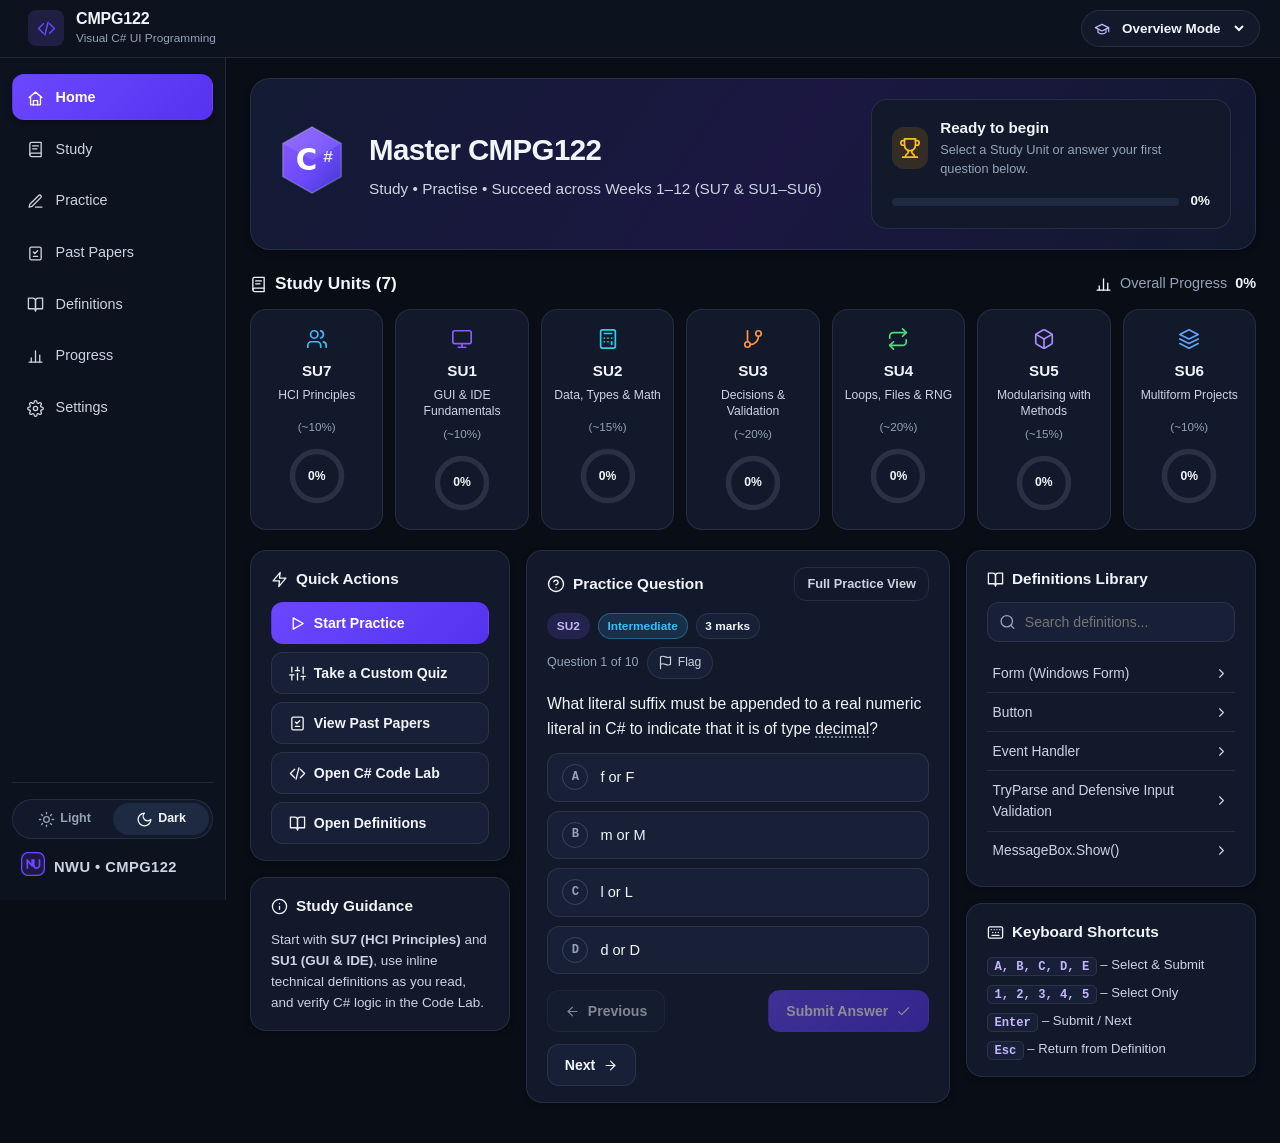
==== commit 7f7a552d: "fix(qa): resolve Code Auditor status UI, option-key bias, C# sandbox edge cases, WCAG 2.2 AA contras" ====
--- a/index.html
+++ b/index.html
@@ -211,7 +211,7 @@
           </div>
         </div>
         <div class="unit-pills-bar" id="studyUnitSelectorBar" role="tablist" aria-label="Study Units"></div>
-        <div id="studyUnitContentHost"></div>
+        <div id="studyUnitContentHost" role="tabpanel" aria-label="Selected Study Unit Material"></div>
       </section>
 
       <!-- 3. PRACTICE, CUSTOM QUIZ & C# CODE LAB -->
@@ -400,7 +400,7 @@
           <div class="panel-card" id="examNavigatorBar" style="margin-bottom:1rem;">
             <div style="display:flex;align-items:center;justify-content:space-between;gap:0.75rem;flex-wrap:wrap;">
               <div>
-                <h3 id="activeExamTitle" style="margin:0;font-size:1.04rem;"></h3>
+                <h2 id="activeExamTitle" style="margin:0;font-size:1.04rem;"></h2>
                 <div id="examNavigatorSummary" style="font-size:0.82rem;color:var(--text-muted);"></div>
               </div>
               <div style="display:flex;align-items:center;gap:0.5rem;flex-wrap:wrap;">
@@ -507,8 +507,8 @@
   </aside>
 
   <!-- Accessible Confirmation & Shortcut Modal -->
-  <div class="modal-backdrop" id="appModalBackdrop" role="dialog" aria-modal="true" aria-labelledby="appModalTitle">
-    <div class="modal-dialog">
+  <div class="modal-backdrop" id="appModalBackdrop" role="dialog" aria-modal="true" aria-hidden="true" aria-labelledby="appModalTitle">
+    <div class="modal-dialog" tabindex="-1">
       <div style="display:flex;justify-content:space-between;align-items:center;gap:0.5rem;margin-bottom:0.75rem;">
         <h3 id="appModalTitle" style="margin:0;font-size:1.05rem;">Confirmation</h3>
         <button type="button" class="btn-ghost btn-sm" id="btnCloseAppModal" aria-label="Close dialog">Close</button>
--- a/css/style.css
+++ b/css/style.css
@@ -6,13 +6,13 @@
 
 :root,
 [data-theme="dark"] {
-  /* Brand & Accent Tokens */
-  --accent-primary: #7c5cff;
-  --accent-primary-strong: #6d4aff;
-  --accent-primary-hover: #8b6eff;
+  /* Brand & Accent Tokens (WCAG 2.2 AA >= 4.5:1 against #ffffff & surface-1) */
+  --accent-primary: #6b48ff;
+  --accent-primary-strong: #5532ee;
+  --accent-primary-hover: #5e3bf5;
   --accent-primary-soft: rgba(124, 92, 255, 0.16);
   --accent-secondary: #38bdf8;
-  --accent-tertiary: #a78bfa;
+  --accent-tertiary: #c4b5fd;
 
   /* Background & Surface Hierarchy */
   --bg-app: #090d16;
@@ -162,8 +162,8 @@
   --content-max-width: 1460px;
 
   --z-sticky: 20;
-  --z-sidebar: 40;
   --z-bottom-nav: 45;
+  --z-sidebar: 50;
   --z-drawer: 60;
   --z-modal: 80;
   --z-toast: 95;
@@ -814,7 +814,7 @@
 }
 .q-su-pill {
   background: var(--accent-primary-soft);
-  color: var(--accent-primary);
+  color: var(--accent-tertiary);
   border-color: transparent;
 }
 .q-topic-pill {
@@ -1014,12 +1014,12 @@
 .q-option-btn.opt-correct .opt-radio-ring {
   border-color: var(--status-success-text);
   background: var(--status-success-text);
-  color: #052e16;
+  color: var(--bg-app);
 }
 .q-option-btn.opt-incorrect .opt-radio-ring {
   border-color: var(--status-error-text);
   background: var(--status-error-text);
-  color: #ffffff;
+  color: var(--text-on-accent);
 }
 
 .opt-text {
@@ -1077,6 +1077,10 @@
   border-color: var(--status-error-border);
   background: var(--status-error-bg);
 }
+.q-feedback-panel.feedback-neutral {
+  border-color: var(--status-warning-border);
+  background: var(--status-warning-bg);
+}
 .q-feedback-header {
   display: flex;
   align-items: center;
@@ -1086,6 +1090,7 @@
 }
 .feedback-correct .q-feedback-header { color: var(--status-success-text); }
 .feedback-incorrect .q-feedback-header { color: var(--status-error-text); }
+.feedback-neutral .q-feedback-header { color: var(--status-warning-text); }
 .q-correct-summary {
   margin-left: auto;
   font-size: 0.76rem;
